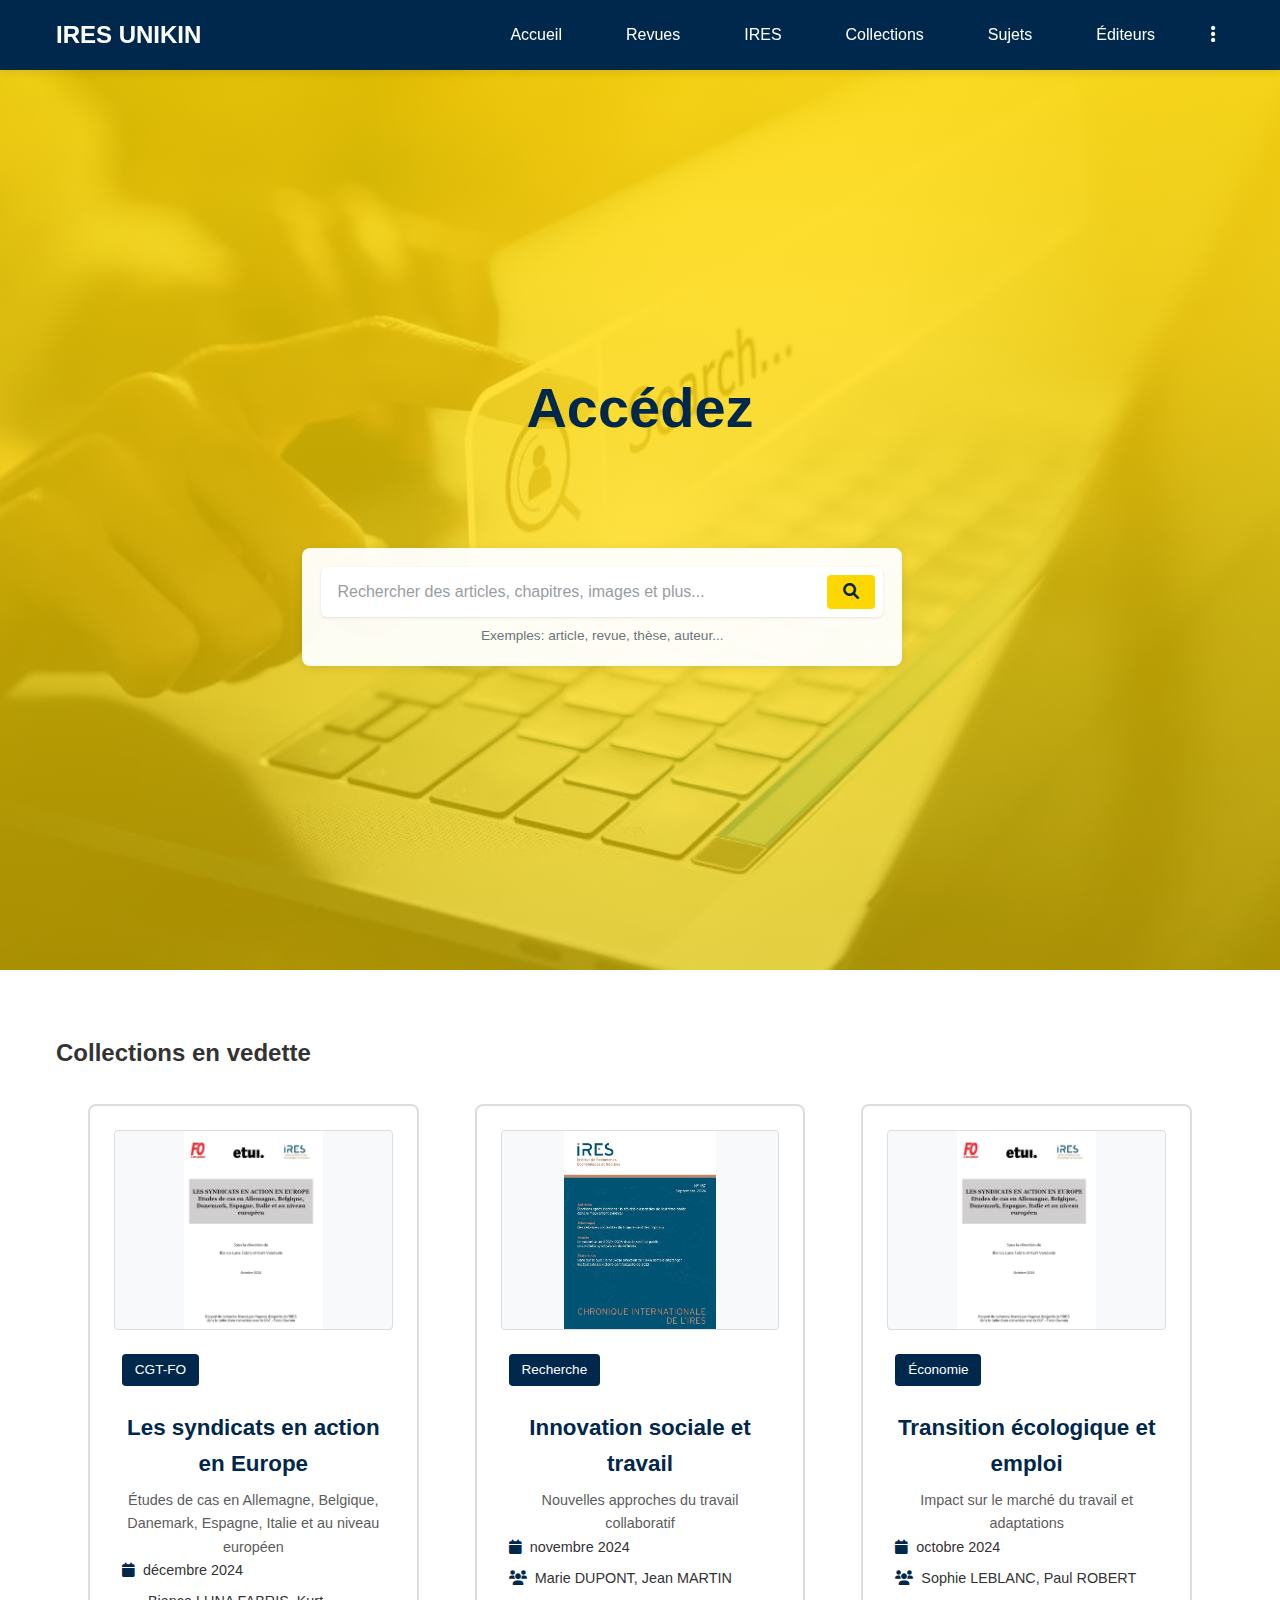
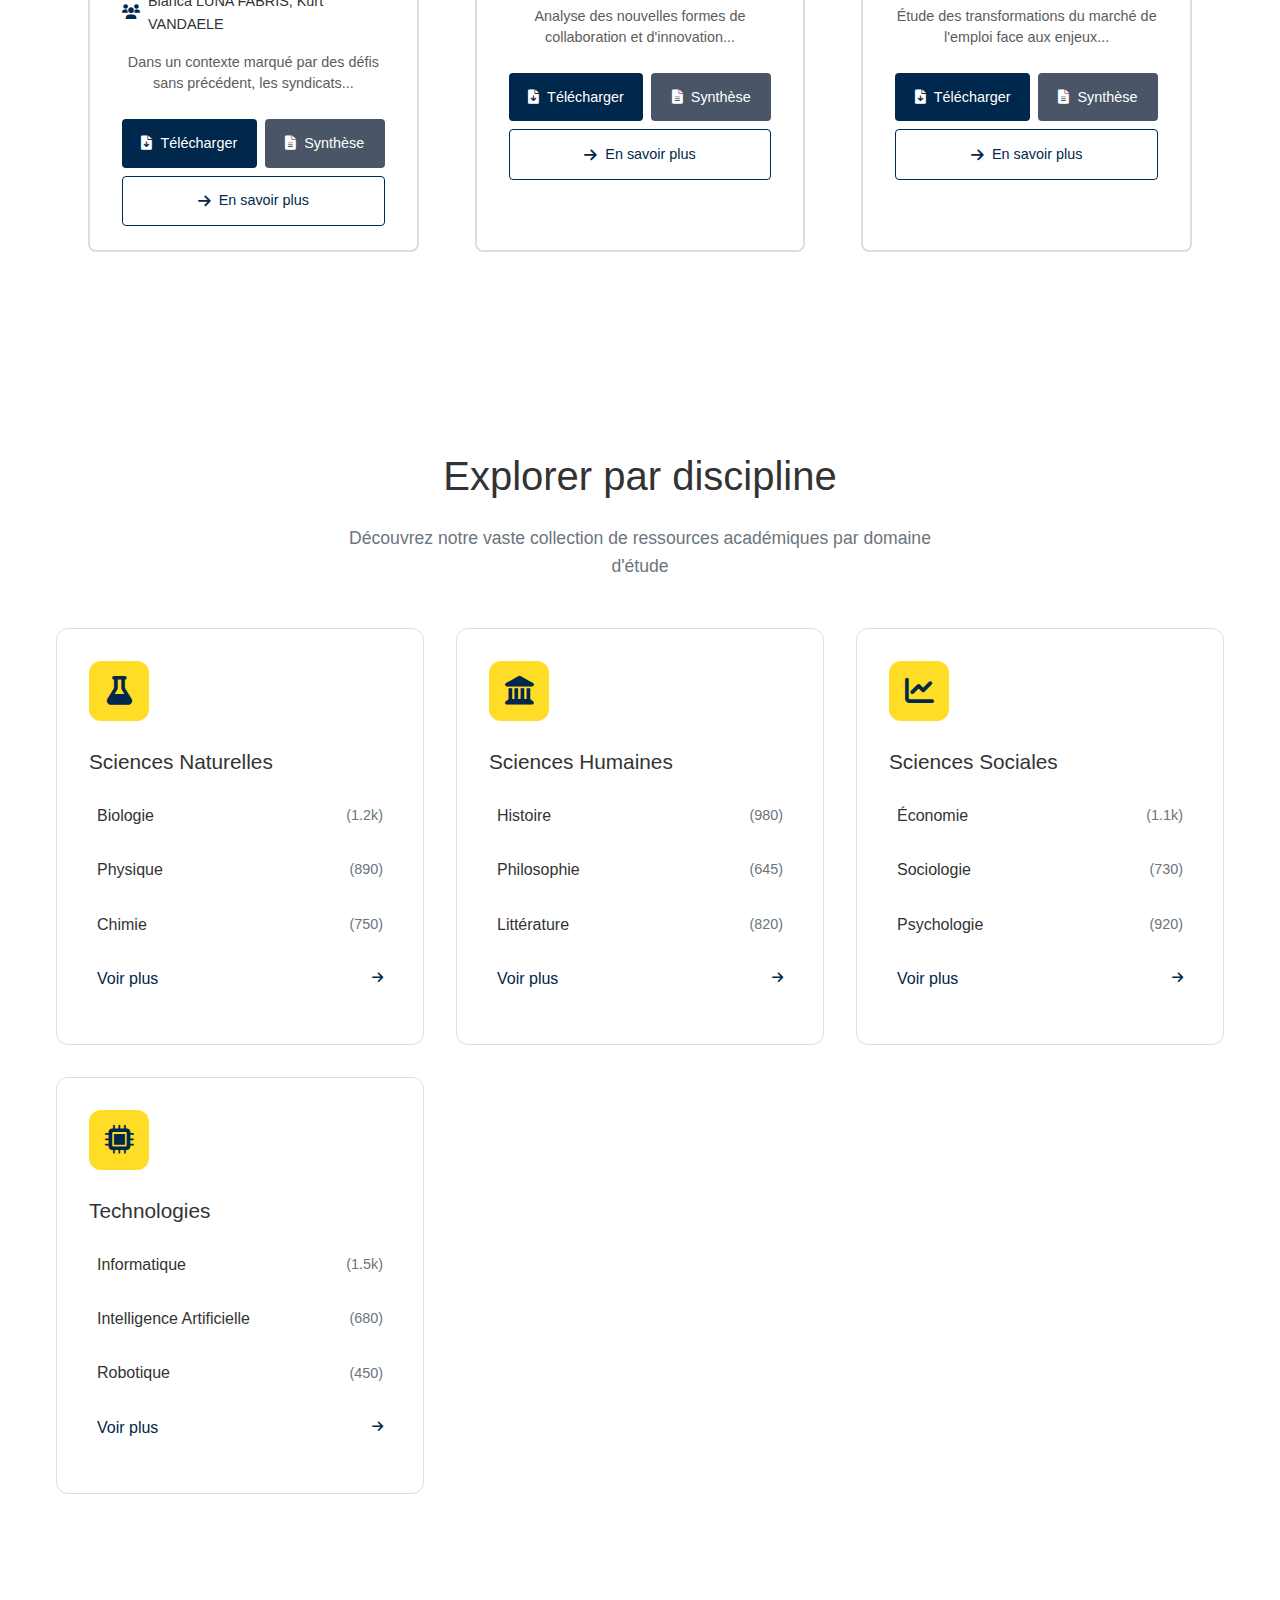
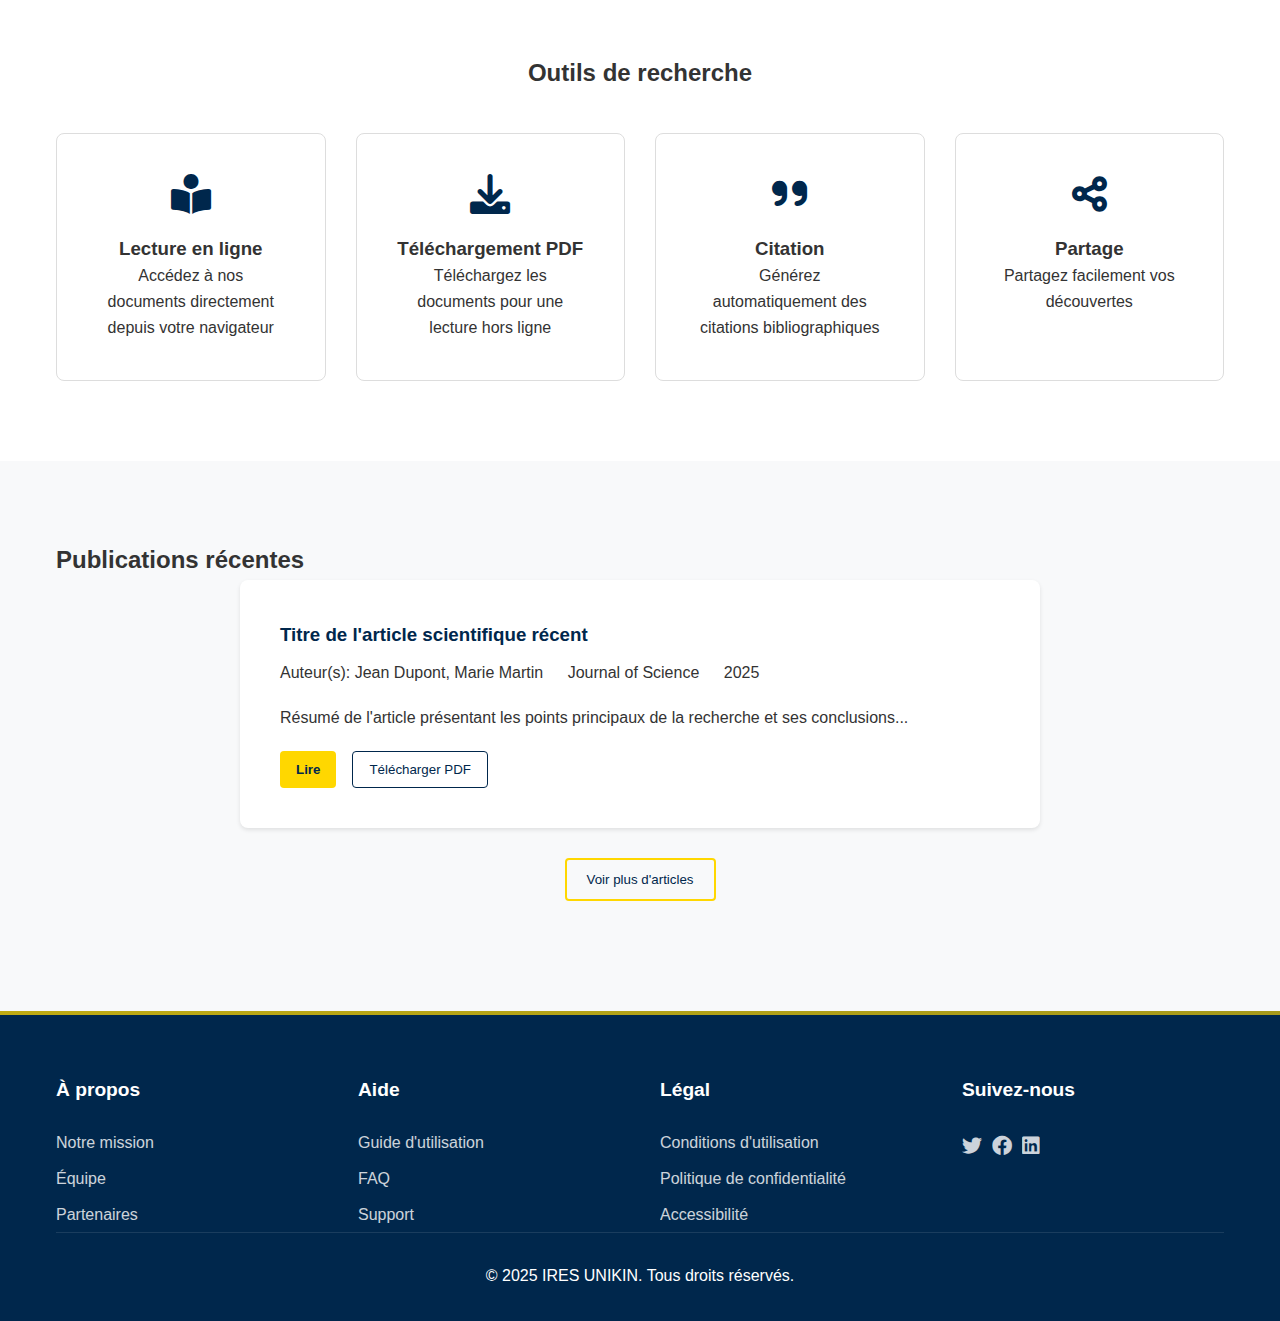
==== index.html @ 9caaab39 "Normalize line endings" ====
<!DOCTYPE html>
<html lang="fr">
<head>
    <meta charset="UTF-8">
    <meta name="viewport" content="width=device-width, initial-scale=1.0">
    <title>IRES UNIKIN | Bibliothèque Numérique</title>
    <link rel="stylesheet" href="https://cdnjs.cloudflare.com/ajax/libs/font-awesome/6.0.0/css/all.min.css">
    <link rel="preconnect" href="https://fonts.googleapis.com">
    <link rel="preconnect" href="https://fonts.gstatic.com" crossorigin>
    <link href="https://fonts.googleapis.com/css2?family=Crimson+Text:wght@400;600;700&family=Source+Sans+3:wght@300;400;500;600&display=swap" rel="stylesheet">
    <link rel="stylesheet" href="style.css">
</head>
<body>
    <header class="main-header">
        <div class="container">
            <a href="index.html" class="logo">IRES UNIKIN</a>
            <button class="menu-toggle" id="menuToggle" aria-label="Toggle navigation">
                <i class="fas fa-bars"></i>
            </button>
            <nav class="main-nav" id="mainNav">
                <ul>
                    <li><a href="index.html" class="active">Accueil</a></li>
                    <li><a href="revue.html">Revues</a></li>
                    <li><a href="ires.html">IRES</a></li>
                    <li><a href="#collections">Collections</a></li>
                    <li><a href="#subjects">Sujets</a></li>
                    <li><a href="#publisher">Éditeurs</a></li>
                    <li class="dropdown">
                        <span class="dropdown-toggle">
                            <i class="fas fa-ellipsis-v"></i>
                        </span>
                        <ul class="dropdown-menu">
                            <li><a href="#about">À propos</a></li>
                            <li><a href="#contact">Contact</a></li>
                            <li><a href="connection.html">Se connecter</a></li>
                            <li><a href="#register">S'inscrire</a></li>
                        </ul>
                    </li>
                </ul>
            </nav>
        </div>
    </header>

    <main>
        <section class="hero">
            <img src="images/library-bg.jpg" alt="Bibliothèque 1" class="hero-image active">
            <img src="images/ires.jpg" alt="Bibliothèque 2" class="hero-image">
            <div class="hero-overlay"></div>
            <div class="hero-content">
                <h1>
                    <span class="typing-text">Accédez</span>
                    <span class="fade-in-text">à la recherche académique</span>
                </h1>
                <div class="search-wrapper">
                    <form class="search-form">
                        <div class="search-input-wrapper">
                            <input type="text" class="search-input" placeholder="Rechercher des articles, chapitres, images et plus...">
                            <button type="submit" class="search-button">
                                <i class="fas fa-search"></i>
                            </button>
                        </div>
                    </form>
                    <div class="search-examples">
                        Exemples: article, revue, thèse, auteur...
                    </div>
                </div>
            </div>
        </section>

        <section class="featured">
            <div class="container">
                <h2>Collections en vedette</h2>
                <div class="featured-grid">
                    <article class="featured-item">
                        <a href="collection.html" class="featured-image">
                            <img src="images/ires.jpg" alt="Syndicats en Europe">
                        </a>
                        <div class="featured-content">
                            <span class="collection-tag">CGT-FO</span>
                            <h3>Les syndicats en action en Europe</h3>
                            <p class="collection-subtitle">Études de cas en Allemagne, Belgique, Danemark, Espagne, Italie et au niveau européen</p>
                            <div class="collection-meta">
                                <span class="date"><i class="fas fa-calendar"></i> décembre 2024</span>
                                <span class="authors"><i class="fas fa-users"></i> Bianca LUNA FABRIS, Kurt VANDAELE</span>
                            </div>
                            <p class="description">Dans un contexte marqué par des défis sans précédent, les syndicats...</p>
                            <div class="collection-actions">
                                <a href="collection.html" class="btn-download"><i class="fas fa-file-download"></i> Télécharger</a>
                                <a href="collection.html" class="btn-synthesis"><i class="fas fa-file-alt"></i> Synthèse</a>
                                <a href="collection.html" class="btn-more"><i class="fas fa-arrow-right"></i> En savoir plus</a>
                            </div>
                        </div>
                    </article>

                    <article class="featured-item">
                        <a href="collection.html" class="featured-image">
                            <img src="images/iresa.jpg" alt="Innovation sociale">
                        </a>
                        <div class="featured-content">
                            <span class="collection-tag">Recherche</span>
                            <h3>Innovation sociale et travail</h3>
                            <p class="collection-subtitle">Nouvelles approches du travail collaboratif</p>
                            <div class="collection-meta">
                                <span class="date"><i class="fas fa-calendar"></i> novembre 2024</span>
                                <span class="authors"><i class="fas fa-users"></i> Marie DUPONT, Jean MARTIN</span>
                            </div>
                            <p class="description">Analyse des nouvelles formes de collaboration et d'innovation...</p>
                            <div class="collection-actions">
                                <a href="collection.html" class="btn-download"><i class="fas fa-file-download"></i> Télécharger</a>
                                <a href="collection.html" class="btn-synthesis"><i class="fas fa-file-alt"></i> Synthèse</a>
                                <a href="collection.html" class="btn-more"><i class="fas fa-arrow-right"></i> En savoir plus</a>
                            </div>
                        </div>
                    </article>

                    <article class="featured-item">
                        <a href="collection.html" class="featured-image">
                            <img src="images/ires.jpg" alt="Économie durable">
                        </a>
                        <div class="featured-content">
                            <span class="collection-tag">Économie</span>
                            <h3>Transition écologique et emploi</h3>
                            <p class="collection-subtitle">Impact sur le marché du travail et adaptations</p>
                            <div class="collection-meta">
                                <span class="date"><i class="fas fa-calendar"></i> octobre 2024</span>
                                <span class="authors"><i class="fas fa-users"></i> Sophie LEBLANC, Paul ROBERT</span>
                            </div>
                            <p class="description">Étude des transformations du marché de l'emploi face aux enjeux...</p>
                            <div class="collection-actions">
                                <a href="collection.html" class="btn-download"><i class="fas fa-file-download"></i> Télécharger</a>
                                <a href="collection.html" class="btn-synthesis"><i class="fas fa-file-alt"></i> Synthèse</a>
                                <a href="collection.html" class="btn-more"><i class="fas fa-arrow-right"></i> En savoir plus</a>
                            </div>
                        </div>
                    </article>
                </div>
            </div>
        </section>

        <section class="subjects">
            <div class="container">
                <div class="section-header">
                    <h2>Explorer par discipline</h2>
                    <p class="section-description">Découvrez notre vaste collection de ressources académiques par domaine d'étude</p>
                </div>
                <div class="subjects-grid">
                    <div class="subject-card">
                        <div class="subject-icon">
                            <i class="fas fa-flask"></i>
                        </div>
                        <div class="subject-content">
                            <h3>Sciences Naturelles</h3>
                            <ul>
                                <li><a href="#"><span class="subject-name">Biologie</span> <span class="count">(1.2k)</span></a></li>
                                <li><a href="#"><span class="subject-name">Physique</span> <span class="count">(890)</span></a></li>
                                <li><a href="#"><span class="subject-name">Chimie</span> <span class="count">(750)</span></a></li>
                                <li><a href="#" class="more-link">Voir plus <i class="fas fa-arrow-right"></i></a></li>
                            </ul>
                        </div>
                    </div>
                    <div class="subject-card">
                        <div class="subject-icon">
                            <i class="fas fa-landmark"></i>
                        </div>
                        <div class="subject-content">
                            <h3>Sciences Humaines</h3>
                            <ul>
                                <li><a href="#"><span class="subject-name">Histoire</span> <span class="count">(980)</span></a></li>
                                <li><a href="#"><span class="subject-name">Philosophie</span> <span class="count">(645)</span></a></li>
                                <li><a href="#"><span class="subject-name">Littérature</span> <span class="count">(820)</span></a></li>
                                <li><a href="#" class="more-link">Voir plus <i class="fas fa-arrow-right"></i></a></li>
                            </ul>
                        </div>
                    </div>
                    <div class="subject-card">
                        <div class="subject-icon">
                            <i class="fas fa-chart-line"></i>
                        </div>
                        <div class="subject-content">
                            <h3>Sciences Sociales</h3>
                            <ul>
                                <li><a href="#"><span class="subject-name">Économie</span> <span class="count">(1.1k)</span></a></li>
                                <li><a href="#"><span class="subject-name">Sociologie</span> <span class="count">(730)</span></a></li>
                                <li><a href="#"><span class="subject-name">Psychologie</span> <span class="count">(920)</span></a></li>
                                <li><a href="#" class="more-link">Voir plus <i class="fas fa-arrow-right"></i></a></li>
                            </ul>
                        </div>
                    </div>
                    <div class="subject-card">
                        <div class="subject-icon">
                            <i class="fas fa-microchip"></i>
                        </div>
                        <div class="subject-content">
                            <h3>Technologies</h3>
                            <ul>
                                <li><a href="#"><span class="subject-name">Informatique</span> <span class="count">(1.5k)</span></a></li>
                                <li><a href="#"><span class="subject-name">Intelligence Artificielle</span> <span class="count">(680)</span></a></li>
                                <li><a href="#"><span class="subject-name">Robotique</span> <span class="count">(450)</span></a></li>
                                <li><a href="#" class="more-link">Voir plus <i class="fas fa-arrow-right"></i></a></li>
                            </ul>
                        </div>
                    </div>
                </div>
            </div>
        </section>

        <section class="tools">
            <div class="container">
                <h2>Outils de recherche</h2>
                <div class="tools-grid">
                    <div class="tool-card">
                        <i class="fas fa-book-reader"></i>
                        <h3>Lecture en ligne</h3>
                        <p>Accédez à nos documents directement depuis votre navigateur</p>
                    </div>
                    <div class="tool-card">
                        <i class="fas fa-download"></i>
                        <h3>Téléchargement PDF</h3>
                        <p>Téléchargez les documents pour une lecture hors ligne</p>
                    </div>
                    <div class="tool-card">
                        <i class="fas fa-quote-right"></i>
                        <h3>Citation</h3>
                        <p>Générez automatiquement des citations bibliographiques</p>
                    </div>
                    <div class="tool-card">
                        <i class="fas fa-share-alt"></i>
                        <h3>Partage</h3>
                        <p>Partagez facilement vos découvertes</p>
                    </div>
                </div>
            </div>
        </section>

        <section class="recent">
            <div class="container">
                <h2>Publications récentes</h2>
                <div class="articles-list">
                    <article class="article-item">
                        <h3><a href="#">Titre de l'article scientifique récent</a></h3>
                        <div class="article-meta">
                            <span class="authors">Auteur(s): Jean Dupont, Marie Martin</span>
                            <span class="journal">Journal of Science</span>
                            <span class="date">2025</span>
                        </div>
                        <p class="abstract">Résumé de l'article présentant les points principaux de la recherche et ses conclusions...</p>
                        <div class="article-actions">
                            <button class="btn-primary">Lire</button>
                            <button class="btn-secondary">Télécharger PDF</button>
                        </div>
                    </article>
                    <!-- Répéter pour plusieurs articles -->
                </div>
                <div class="load-more">
                    <button class="btn-outline">Voir plus d'articles</button>
                </div>
            </div>
        </section>
    </main>

    <footer>
        <div class="container">
            <div class="footer-grid">
                <div class="footer-section">
                    <h4>À propos</h4>
                    <ul>
                        <li><a href="#">Notre mission</a></li>
                        <li><a href="#">Équipe</a></li>
                        <li><a href="#">Partenaires</a></li>
                    </ul>
                </div>
                <div class="footer-section">
                    <h4>Aide</h4>
                    <ul>
                        <li><a href="#">Guide d'utilisation</a></li>
                        <li><a href="#">FAQ</a></li>
                        <li><a href="#">Support</a></li>
                    </ul>
                </div>
                <div class="footer-section">
                    <h4>Légal</h4>
                    <ul>
                        <li><a href="#">Conditions d'utilisation</a></li>
                        <li><a href="#">Politique de confidentialité</a></li>
                        <li><a href="#">Accessibilité</a></li>
                    </ul>
                </div>
                <div class="footer-section">
                    <h4>Suivez-nous</h4>
                    <div class="social-links">
                        <a href="#"><i class="fab fa-twitter"></i></a>
                        <a href="#"><i class="fab fa-facebook"></i></a>
                        <a href="#"><i class="fab fa-linkedin"></i></a>
                    </div>
                </div>
            </div>
            <div class="footer-bottom">
                <p>&copy; 2025 IRES UNIKIN. Tous droits réservés.</p>
            </div>
        </div>
    </footer>

    <!-- Modal Login -->
    <div id="loginModal" class="modal">
        <div class="modal-content">
            <span class="close">&times;</span>
            <h2>Connexion</h2>
            <form class="login-form">
                <div class="form-group">
                    <label for="email">Email</label>
                    <input type="email" id="email" required>
                </div>
                <div class="form-group">
                    <label for="password">Mot de passe</label>
                    <input type="password" id="password" required>
                </div>
                <button type="submit" class="btn-primary">Se connecter</button>
            </form>
            <p class="text-center">
                <a href="#forgot-password">Mot de passe oublié ?</a>
            </p>
        </div>
    </div>

    <script>
        document.getElementById('menuToggle').addEventListener('click', function() {
            this.classList.toggle('active');
            document.getElementById('mainNav').classList.toggle('active');
        });
    </script>
    <script src="script.js"></script>
</body>
</html>
---- style.css ----
:root {
    --primary-yellow: #FFD700;
    --dark-yellow: #B8860B;
    --primary-blue: #00274c;
    --primary-green: #2E7D32;
    --secondary-blue: #1a365d;
    --burgundy: #800020;
    --white: #ffffff;
    --text-dark: #333333;
    --text-color: var(--text-dark);
    --accent-color: var(--primary-yellow);
    --accent-light: #FFE44D;
    --accent-dark: var(--dark-yellow);
    --border-color: #ddd;
    --gray-light: #f8f9fa;
    --gray: #6c757d;
    --light-blue: rgba(0, 39, 76, 0.85);
    --pale-yellow: rgba(255, 215, 0, 0.85);
    --pale-blue: rgba(0, 39, 76, 0.75);
}

* {
    margin: 0;
    padding: 0;
    box-sizing: border-box;
}

html {
    font-size: 16px;
}

body {
    font-family: -apple-system, BlinkMacSystemFont, "Segoe UI", Roboto, Arial, sans-serif;
    line-height: 1.6;
    color: var(--text-color);
    background-color: var(--white);
    padding-top: 70px;
}

.container {
    width: 100%;
    max-width: 1200px;
    margin: 0 auto;
    padding: 0 1rem;
}

/* Header Styles */
.main-header {
    background-color: var(--primary-blue);
    padding: 1rem 0;
    position: fixed;
    width: 100%;
    top: 0;
    left: 0;
    z-index: 1000;
    box-shadow: 0 2px 10px rgba(0,0,0,0.1);
}

.main-header .container {
    display: flex;
    justify-content: space-between;
    align-items: center;
}

.logo {
    font-size: 1.5rem;
    font-weight: bold;
    color: var(--white);
    text-decoration: none;
}

.main-nav ul {
    display: flex;
    list-style: none;
    gap: 2rem;
    align-items: center;
}

.main-nav a {
    color: var(--white);
    text-decoration: none;
    font-weight: 500;
    padding: 0.5rem 1rem;
    transition: all 0.3s ease;
}

.main-nav a:hover {
    color: var(--primary-yellow);
}

/* Menu déroulant */
.dropdown {
    position: relative;
}

.dropdown-toggle {
    color: var(--white);
    padding: 0.5rem;
    cursor: pointer;
    font-size: 1.2rem;
}

.dropdown-menu {
    position: absolute;
    top: 100%;
    right: 0;
    background-color: var(--primary-blue);
    border-radius: 8px;
    padding: 0.5rem 0;
    min-width: 200px;
    box-shadow: 0 4px 12px rgba(0,0,0,0.2);
    opacity: 0;
    visibility: hidden;
    transform: translateY(-10px);
    transition: all 0.3s ease;
}

.dropdown:hover .dropdown-menu {
    opacity: 1;
    visibility: visible;
    transform: translateY(0);
}

.dropdown-menu a {
    padding: 0.75rem 1.5rem;
    display: block;
    color: var(--white);
}

.dropdown-menu a:hover {
    background-color: rgba(255,255,255,0.1);
}

/* Menu mobile */
.menu-toggle {
    display: none;
    background: none;
    border: none;
    color: var(--white);
    font-size: 1.5rem;
    cursor: pointer;
    padding: 0.5rem;
    transition: transform 0.3s ease;
}

.menu-toggle.active {
    transform: rotate(90deg);
}

@media (max-width: 768px) {
    .menu-toggle {
        display: block;
    }

    .main-nav {
        position: fixed;
        top: 70px;
        left: 0;
        right: 0;
        background-color: var(--primary-blue);
        padding: 1rem;
        transform: translateX(-100%);
        transition: transform 0.3s ease-in-out;
        height: calc(100vh - 70px);
        overflow-y: auto;
    }

    .main-nav.active {
        transform: translateX(0);
    }

    .main-nav ul {
        flex-direction: column;
        gap: 1rem;
    }

    .main-nav a {
        display: block;
        padding: 1rem;
        border-radius: 4px;
    }

    .main-nav a:hover {
        background-color: rgba(255,255,255,0.1);
    }

    .dropdown {
        width: 100%;
    }

    .dropdown-toggle {
        display: none;
    }

    .dropdown-menu {
        position: static;
        box-shadow: none;
        opacity: 1;
        visibility: visible;
        transform: none;
        background-color: transparent;
        padding: 0;
        margin-top: 0.5rem;
        width: 100%;
    }

    .dropdown-menu a {
        padding-left: 2rem;
    }
}

/* Hero Section */
.hero {
    position: relative;
    height: 100vh;
    min-height: 600px;
    display: flex;
    align-items: center;
    justify-content: center;
    text-align: center;
    overflow: hidden;
    background-color: var(--primary-yellow);
}

.hero-image {
    position: absolute;
    top: 0;
    left: 0;
    width: 100%;
    height: 100%;
    object-fit: cover;
    opacity: 0;
    transition: opacity 1s ease-in-out;
}

.hero-image.active {
    opacity: 1;
}

.hero-overlay {
    position: absolute;
    top: 0;
    left: 0;
    width: 100%;
    height: 100%;
    background: linear-gradient(to bottom,
        var(--pale-yellow),
        rgba(255, 215, 0, 0.65)
    );
}

.hero-content {
    position: relative;
    z-index: 1;
    max-width: 800px;
    margin: 0 auto;
    padding: 2rem;
}

.hero h1 {
    font-size: clamp(2rem, 5vw, 3.5rem);
    color: var(--primary-blue);
    margin-bottom: 2rem;
    line-height: 1.2;
}

.typing-text {
    display: block;
    font-weight: 700;
    margin-bottom: 0.5rem;
}

.fade-in-text {
    display: block;
    font-weight: 300;
    opacity: 0;
    animation: fadeIn 1s ease-in forwards;
    animation-delay: 1s;
}

.search-wrapper {
    width: 100%;
    max-width: min(600px, 90%);
    background: rgba(255, 255, 255, 0.95);
    border-radius: 8px;
    padding: min(1.2rem, 4vw);
    box-shadow: 0 2px 10px rgba(0,0,0,0.1);
}

.search-form {
    width: 100%;
}

.search-input-wrapper {
    display: flex;
    gap: 0.5rem;
    background: white;
    border-radius: 6px;
    padding: 0.5rem;
    box-shadow: 0 1px 3px rgba(0,0,0,0.1);
}

.search-input {
    flex: 1;
    min-width: 0;
    padding: 0.5rem;
    border: none;
    font-size: min(1rem, 4vw);
    color: var(--text-dark);
    background: transparent;
}

.search-input::placeholder {
    color: var(--gray);
    opacity: 0.7;
}

.search-button {
    background: var(--primary-yellow);
    color: var(--primary-blue);
    border: none;
    padding: 0.5rem 1rem;
    border-radius: 4px;
    font-size: min(1rem, 4vw);
    cursor: pointer;
    transition: background 0.3s ease;
    white-space: nowrap;
    font-weight: 600;
}

.search-button:hover {
    background: var(--dark-yellow);
    color: white;
}

.search-examples {
    margin-top: 0.5rem;
    color: var(--gray);
    font-size: min(0.85rem, 3.5vw);
    text-align: center;
}

@keyframes fadeIn {
    from {
        opacity: 0;
        transform: translateY(20px);
    }
    to {
        opacity: 1;
        transform: translateY(0);
    }
}

@media (max-width: 768px) {
    .hero {
        min-height: 500px;
    }

    .hero-content {
        padding: 1rem;
    }

    .search-wrapper {
        padding: 1rem;
    }
}

@media (max-width: 480px) {
    .hero h1 {
        font-size: 1.8rem;
    }

    .search-wrapper {
        padding: 0.8rem;
    }

    .search-input-wrapper {
        flex-direction: column;
        gap: 0.5rem;
    }

    .search-button {
        width: 100%;
        padding: 0.8rem;
    }
}

/* Featured Sections */
.featured {
    padding: 4rem 0;
    background-color: var(--white);
}

.featured-grid {
    display: grid;
    grid-template-columns: repeat(auto-fit, minmax(250px, 1fr));
    gap: 2rem;
}

.featured-item {
    background: white;
    border: 2px solid var(--border-color);
    border-radius: 8px;
    padding: 1rem;
    transition: transform 0.3s ease;
    text-decoration: none;
    color: inherit;
    display: block;
    margin: 1rem;
}

.featured-item:hover {
    transform: translateY(-5px);
    box-shadow: 0 8px 24px rgba(0,0,0,0.1);
    border-color: var(--primary-blue);
}

.featured-image {
    width: 100%;
    height: 180px;
    border: 1px solid var(--border-color);
    border-radius: 4px;
    overflow: hidden;
    display: flex;
    align-items: center;
    justify-content: center;
    background: #f8f9fa;
}

.featured-image img {
    max-width: 100%;
    max-height: 100%;
    width: auto;
    height: auto;
    object-fit: contain;
}

.featured-item h3 {
    color: var(--primary-blue);
    margin: 1rem 0;
    font-size: 1.25rem;
    text-align: center;
}

.featured-item p {
    margin: 0;
    color: var(--text-dark);
    font-size: 0.9rem;
    opacity: 0.8;
    text-align: center;
}

.featured-grid {
    display: grid;
    grid-template-columns: repeat(auto-fit, minmax(250px, 1fr));
    gap: 1.5rem;
    padding: 1rem;
}

@media (max-width: 768px) {
    .featured-grid {
        grid-template-columns: 1fr;
    }
}

/* Collections */
.featured-collections {
    padding: 4rem 0;
    background-color: var(--white);
}

.collections-grid {
    display: grid;
    grid-template-columns: repeat(auto-fit, minmax(300px, 1fr));
    gap: 2rem;
}

.collection-card {
    position: relative;
    background: var(--white);
    border-radius: 15px;
    overflow: hidden;
    box-shadow: 0 10px 20px rgba(0,0,0,0.05);
    transition: all 0.3s ease;
}

.collection-image {
    height: 200px;
    overflow: hidden;
}

.collection-image img {
    width: 100%;
    height: 100%;
    object-fit: cover;
    transition: transform 0.3s ease;
}

.collection-content {
    padding: 1.5rem;
}

.collection-title {
    color: var(--primary-blue);
    font-size: 1.5rem;
    margin-bottom: 0.5rem;
}

.collection-description {
    color: var(--text-dark);
    line-height: 1.6;
    margin-bottom: 1rem;
}

.collection-stats {
    color: var(--primary-blue);
    font-size: 0.9rem;
    display: flex;
    align-items: center;
    gap: 1rem;
}

.collection-card:hover {
    transform: translateY(-10px);
    box-shadow: 0 15px 30px rgba(0,0,0,0.1);
}

.collection-card:hover .collection-image img {
    transform: scale(1.1);
}

/* Footer avec motif jaune */
footer {
    background-color: var(--primary-blue);
    color: var(--white);
    padding: 4rem 0 2rem;
    position: relative;
}

footer::before {
    content: '';
    position: absolute;
    top: 0;
    left: 0;
    right: 0;
    height: 4px;
    background: linear-gradient(to right, 
        rgba(255, 215, 0, 0.75),
        rgba(255, 215, 0, 0.65)
    );
}

.footer-pattern {
    position: absolute;
    top: 0;
    left: 0;
    width: 100%;
    height: 100%;
    background: linear-gradient(45deg, var(--accent-color) 25%, transparent 25%),
                linear-gradient(-45deg, var(--accent-color) 25%, transparent 25%);
    background-size: 20px 20px;
    opacity: 0.05;
}

.footer-grid {
    display: grid;
    grid-template-columns: repeat(auto-fit, minmax(200px, 1fr));
    gap: 2.5rem;
    position: relative;
    z-index: 1;
}

@media (max-width: 768px) {
    .footer-grid {
        grid-template-columns: repeat(2, 1fr);
    }
}

@media (max-width: 576px) {
    .footer-grid {
        grid-template-columns: 1fr;
    }
}

.footer-section h4 {
    font-size: 1.2rem;
    margin-bottom: 1.25rem;
    color: var(--white);
}

.footer-section ul {
    list-style: none;
}

.footer-section a {
    color: var(--white);
    text-decoration: none;
    display: block;
    padding: 0.3125rem 0;
    opacity: 0.8;
    transition: opacity 0.3s ease;
}

.footer-section a:hover {
    opacity: 1;
}

.social-links {
    display: flex;
    gap: 0.625rem;
}

.social-links a {
    color: var(--white);
    font-size: 1.25rem;
}

.footer-bottom {
    text-align: center;
    padding-top: 1.875rem;
    border-top: 1px solid rgba(255,255,255,0.1);
    color: var(--white);
}

/* Subjects Section */
.subjects {
    padding: 5rem 0;
    background-color: var(--white);
}

.section-header {
    text-align: center;
    margin-bottom: 3rem;
}

.section-header h2 {
    font-size: 2.5rem;
    color: var(--text-dark);
    margin-bottom: 1rem;
    font-weight: 300;
}

.section-description {
    color: var(--gray);
    font-size: 1.1rem;
    max-width: 600px;
    margin: 0 auto;
}

.subjects-grid {
    display: grid;
    grid-template-columns: repeat(auto-fit, minmax(280px, 1fr));
    gap: 2rem;
}

.subject-card {
    background: var(--white);
    border-radius: 12px;
    padding: 2rem;
    transition: all 0.3s ease;
    border: 1px solid var(--border-color);
    display: flex;
    flex-direction: column;
    height: 100%;
}

.subject-card:hover {
    transform: translateY(-5px);
    box-shadow: 0 8px 24px rgba(0,0,0,0.1);
    border-color: var(--primary-blue);
}

.subject-icon {
    width: 60px;
    height: 60px;
    background: var(--pale-yellow);
    border-radius: 12px;
    display: flex;
    align-items: center;
    justify-content: center;
    margin-bottom: 1.5rem;
}

.subject-icon i {
    font-size: 1.8rem;
    color: var(--primary-blue);
}

.subject-content h3 {
    color: var(--text-dark);
    font-size: 1.3rem;
    margin-bottom: 1rem;
    font-weight: 500;
}

.subject-content ul {
    list-style: none;
    padding: 0;
    margin: 0;
}

.subject-content ul li {
    margin-bottom: 0.8rem;
}

.subject-content ul li a {
    display: flex;
    justify-content: space-between;
    align-items: center;
    color: var(--text-dark);
    text-decoration: none;
    padding: 0.5rem;
    border-radius: 4px;
    transition: all 0.2s ease;
}

.subject-content ul li a:hover {
    background: rgba(0,0,0,0.05);
    color: var(--primary-blue);
}

.count {
    font-size: 0.9rem;
    color: var(--gray);
}

.more-link {
    color: var(--primary-blue) !important;
    font-weight: 500;
    display: inline-flex;
    align-items: center;
    gap: 0.5rem;
    margin-top: 0.5rem;
}

.more-link i {
    font-size: 0.8rem;
    transition: transform 0.2s ease;
}

.more-link:hover i {
    transform: translateX(4px);
}

@media (max-width: 768px) {
    .subjects {
        padding: 3rem 0;
    }

    .section-header h2 {
        font-size: 2rem;
    }

    .subjects-grid {
        grid-template-columns: 1fr;
    }

    .subject-card {
        padding: 1.5rem;
    }
}

/* Tools Section */
.tools {
    padding: 5rem 0;
}

.tools h2 {
    text-align: center;
    margin-bottom: 2.5rem;
}

.tools-grid {
    display: grid;
    grid-template-columns: repeat(auto-fit, minmax(250px, 1fr));
    gap: 1.875rem;
}

.tool-card {
    text-align: center;
    padding: 2.5rem;
    border: 1px solid var(--border-color);
    border-radius: 8px;
}

.tool-card i {
    font-size: 2.5rem;
    color: var(--primary-blue);
    margin-bottom: 1.25rem;
}

/* Recent Publications */
.recent {
    background-color: var(--gray-light);
    padding: 5rem 0;
}

.articles-list {
    max-width: 800px;
    margin: 0 auto;
}

.article-item {
    background: var(--white);
    padding: 2.5rem;
    margin-bottom: 1.25rem;
    border-radius: 8px;
    box-shadow: 0 2px 4px rgba(0,0,0,0.1);
}

.article-item h3 {
    margin-bottom: 0.625rem;
}

.article-item h3 a {
    color: var(--primary-blue);
    text-decoration: none;
}

.article-meta {
    font-size: 1rem;
    color: var(--text-light);
    margin-bottom: 1.25rem;
}

.article-meta span {
    margin-right: 1.25rem;
}

.abstract {
    margin-bottom: 1.25rem;
}

.article-actions {
    display: flex;
    gap: 1rem;
}

/* Revues Section */
.revues {
    padding: 5rem 0;
    background-color: var(--gray-light);
}

.revues h1 {
    text-align: center;
    margin-bottom: 2.5rem;
    color: var(--primary-blue);
}

.revues-grid {
    display: grid;
    grid-template-columns: repeat(auto-fit, minmax(300px, 1fr));
    gap: 1.875rem;
    margin-bottom: 3.125rem;
}

.revue-item {
    background: var(--white);
    border-radius: 8px;
    overflow: hidden;
    box-shadow: 0 2px 4px rgba(0,0,0,0.1);
    transition: transform 0.3s ease;
}

.revue-item:hover {
    transform: translateY(-5px);
}

.revue-cover {
    height: 200px;
    overflow: hidden;
}

.revue-cover img {
    width: 100%;
    height: 100%;
    object-fit: cover;
}

.revue-info {
    padding: 2rem;
}

.revue-info h3 {
    margin-bottom: 0.625rem;
    color: var(--primary-blue);
}

.revue-description {
    color: var(--text-light);
    margin-bottom: 1.25rem;
    line-height: 1.5;
}

.revue-meta {
    display: flex;
    gap: 1.25rem;
    margin-bottom: 1.25rem;
    color: var(--gray);
    font-size: 1rem;
}

.revue-meta i {
    margin-right: 0.3125rem;
}

.revue-actions {
    display: flex;
    gap: 1rem;
}

.revues-filters {
    background: var(--white);
    padding: 2.5rem;
    border-radius: 8px;
    box-shadow: 0 2px 4px rgba(0,0,0,0.1);
}

.revues-filters h2 {
    margin-bottom: 1.25rem;
    color: var(--primary-blue);
}

.filter-group {
    margin-bottom: 1.25rem;
}

.filter-group h3 {
    margin-bottom: 0.625rem;
    font-size: 1.125rem;
    color: var(--text-color);
}

.filter-group label {
    display: block;
    margin-bottom: 0.5rem;
    color: var(--text-light);
    cursor: pointer;
}

.filter-group input[type="checkbox"] {
    margin-right: 0.5rem;
}

/* Collections Section */
.collections {
    padding: 4rem 0;
    background: linear-gradient(135deg, var(--primary-blue) 0%, var(--primary-green) 100%);
    color: var(--white);
}

.collections-grid {
    display: grid;
    grid-template-columns: repeat(auto-fit, minmax(280px, 1fr));
    gap: 2rem;
}

.collection-card {
    background: rgba(255, 255, 255, 0.1);
    padding: 2rem;
    border-radius: 8px;
    transition: transform 0.3s ease;
    backdrop-filter: blur(5px);
    border: 1px solid rgba(255, 255, 255, 0.2);
}

.collection-card:hover {
    transform: translateY(-5px);
    background: rgba(255, 255, 255, 0.15);
}

.collection-card h3 {
    color: var(--primary-yellow);
    margin-bottom: 1rem;
    font-size: 1.5rem;
}

.collection-card p {
    color: rgba(255, 255, 255, 0.9);
    margin-bottom: 1.5rem;
    line-height: 1.6;
}

.collection-stats {
    display: flex;
    justify-content: space-between;
    padding-top: 1rem;
    border-top: 1px solid rgba(255, 255, 255, 0.2);
    color: var(--primary-yellow);
}

.collection-stat {
    text-align: center;
}

.stat-number {
    font-size: 1.5rem;
    font-weight: bold;
    margin-bottom: 0.5rem;
}

.stat-label {
    font-size: 0.875rem;
    opacity: 0.8;
}

/* About IRES Page Styles */
.about-ires {
    padding: 5rem 0;
}

.about-ires section {
    margin-bottom: 3.75rem;
}

.about-ires h1 {
    font-size: 2.5rem;
    color: var(--primary-blue);
    margin-bottom: 1.875rem;
    text-align: center;
}

.about-ires h2 {
    font-size: 1.75rem;
    color: var(--primary-blue);
    margin-bottom: 1.875rem;
    text-align: center;
}

.mission p {
    font-size: 1.125rem;
    line-height: 1.8;
    max-width: 800px;
    margin: 0 auto;
    text-align: center;
    color: var(--text-color);
}

.facts-grid {
    display: grid;
    grid-template-columns: repeat(auto-fit, minmax(250px, 1fr));
    gap: 1.875rem;
    margin-top: 2.5rem;
}

.fact-item {
    text-align: center;
    padding: 2.5rem;
    background-color: var(--accent-color);
    border-radius: 8px;
    color: var(--primary-blue);
    transition: transform 0.3s ease;
}

.fact-item:hover {
    transform: translateY(-5px);
}

.fact-item h3 {
    font-size: 2rem;
    margin-bottom: 0.625rem;
    font-weight: bold;
}

.fact-item p {
    font-size: 1.125rem;
    opacity: 0.9;
}

.benefits-grid {
    display: grid;
    grid-template-columns: repeat(auto-fit, minmax(300px, 1fr));
    gap: 1.875rem;
    margin-top: 2.5rem;
}

.benefit-item {
    text-align: center;
    padding: 2.5rem;
    background-color: var(--white);
    border-radius: 8px;
    box-shadow: 0 2px 4px rgba(0,0,0,0.1);
    transition: transform 0.3s ease;
}

.benefit-item:hover {
    transform: translateY(-5px);
}

.benefit-item i {
    font-size: 2rem;
    color: var(--accent-color);
    margin-bottom: 1.25rem;
}

.benefit-item h3 {
    margin-bottom: 1.25rem;
    color: var(--primary-blue);
}

.benefit-item p {
    color: var(--text-light);
    line-height: 1.6;
}

.institutions-content {
    background-color: var(--accent-color);
    padding: 2.5rem;
    border-radius: 8px;
    color: var(--primary-blue);
}

.text-content {
    max-width: 600px;
    margin: 0 auto;
}

.text-content p {
    font-size: 1.125rem;
    margin-bottom: 1.25rem;
}

.text-content ul {
    list-style: none;
    margin-bottom: 1.875rem;
}

.text-content ul li {
    margin-bottom: 0.625rem;
    padding-left: 1.25rem;
    position: relative;
}

.text-content ul li::before {
    content: '✓';
    position: absolute;
    left: 0;
    color: var(--primary-blue);
}

.preservation {
    background-color: var(--white);
    padding: 2.5rem;
    border-radius: 8px;
    box-shadow: 0 2px 4px rgba(0,0,0,0.1);
    text-align: center;
}

.preservation p {
    max-width: 800px;
    margin: 0 auto;
    line-height: 1.8;
    color: var(--text-color);
}

.join-us {
    text-align: center;
    background-color: var(--accent-color);
    padding: 3.75rem 2.5rem;
    border-radius: 8px;
    color: var(--primary-blue);
}

.join-us p {
    max-width: 600px;
    margin: 0 auto 1.875rem;
    font-size: 1.125rem;
}

.cta-buttons {
    display: flex;
    gap: 1.25rem;
    justify-content: center;
    flex-wrap: wrap;
}

/* Buttons */
.btn-primary {
    background-color: var(--primary-yellow);
    color: var(--primary-blue);
    padding: 0.625rem 1rem;
    border: none;
    border-radius: 4px;
    cursor: pointer;
    font-weight: bold;
    transition: all 0.3s ease;
}

.btn-primary:hover {
    background-color: var(--dark-yellow);
    transform: translateY(-2px);
}

.btn-secondary {
    background-color: var(--white);
    color: var(--primary-blue);
    padding: 0.625rem 1rem;
    border: 1px solid var(--primary-blue);
    border-radius: 4px;
    cursor: pointer;
}

.btn-outline {
    background-color: transparent;
    border: 2px solid var(--primary-yellow);
    color: var(--primary-blue);
    padding: 0.75rem 1.25rem;
    border-radius: 4px;
    cursor: pointer;
    display: block;
    margin: 1.875rem auto;
}

.btn-outline:hover {
    background-color: var(--primary-yellow);
}

/* Modal */
.modal {
    display: none;
    position: fixed;
    top: 0;
    left: 0;
    width: 100%;
    height: 100%;
    background-color: rgba(0,0,0,0.5);
    z-index: 1000;
}

.modal-content {
    background-color: var(--white);
    margin: 15% auto;
    padding: 2.5rem;
    max-width: 500px;
    border-radius: 4px;
    position: relative;
}

.close {
    position: absolute;
    right: 1.25rem;
    top: 1rem;
    font-size: 1.5rem;
    cursor: pointer;
}

.login-form {
    margin-top: 1.25rem;
}

.form-group {
    margin-bottom: 1.25rem;
}

.form-group label {
    display: block;
    margin-bottom: 0.3125rem;
}

.form-group input {
    width: 100%;
    padding: 0.625rem;
    border: 1px solid var(--border-color);
    border-radius: 4px;
}

.text-center {
    text-align: center;
    margin-top: 1.25rem;
}

/* Responsive Design */
@media (max-width: 768px) {
    .top-nav ul {
        justify-content: center;
    }

    .main-header .container {
        flex-direction: column;
        gap: 1rem;
    }

    .main-nav ul {
        flex-direction: column;
        align-items: center;
        gap: 1rem;
    }

    .search-filters {
        flex-direction: column;
        align-items: center;
    }

    .article-actions {
        flex-direction: column;
    }

    .btn-outline {
        width: 100%;
    }

    .revue-actions {
        flex-direction: column;
    }
    
    .revue-meta {
        flex-direction: column;
        gap: 0.625rem;
    }

    .about-ires h1 {
        font-size: 2rem;
    }

    .about-ires h2 {
        font-size: 1.5rem;
    }

    .fact-item h3 {
        font-size: 1.75rem;
    }

    .institutions-content {
        padding: 2rem;
    }

    .cta-buttons {
        flex-direction: column;
        align-items: center;
    }
}

/* Animations */
@keyframes fadeIn {
    from {
        opacity: 0;
        transform: translateY(20px);
    }
    to {
        opacity: 1;
        transform: translateY(0);
    }
}

.fade-in {
    animation: fadeIn 0.5s ease forwards;
}

/* Journals Section */
.journals-section {
    padding: 4rem 0;
    background-color: var(--light-gray);
}

.filters {
    display: flex;
    gap: 2rem;
    margin-bottom: 2rem;
    flex-wrap: wrap;
}

.filter-group {
    display: flex;
    align-items: center;
    gap: 1rem;
}

.filter-group label {
    font-weight: 500;
    color: var(--text-dark);
}

.filter-group select {
    padding: 0.5rem 1rem;
    border: 1px solid var(--border-color);
    border-radius: 4px;
    background-color: var(--white);
    min-width: 200px;
}

.journals-grid {
    display: grid;
    grid-template-columns: repeat(auto-fill, minmax(300px, 1fr));
    gap: 2rem;
    margin-bottom: 2rem;
}

.journal-card {
    background: var(--white);
    border-radius: 8px;
    overflow: hidden;
    box-shadow: 0 2px 8px rgba(0,0,0,0.1);
    transition: transform 0.3s ease;
}

.journal-card:hover {
    transform: translateY(-5px);
}

.journal-image {
    height: 200px;
    overflow: hidden;
}

.journal-image img {
    width: 100%;
    height: 100%;
    object-fit: cover;
}

.journal-content {
    padding: 1.5rem;
}

.journal-content h3 {
    margin: 0 0 0.5rem;
    color: var(--text-dark);
    font-size: 1.2rem;
}

.journal-info {
    color: var(--gray);
    font-size: 0.9rem;
    margin-bottom: 1rem;
}

.journal-description {
    color: var(--text-dark);
    margin-bottom: 1rem;
    line-height: 1.5;
}

.journal-link {
    display: inline-flex;
    align-items: center;
    gap: 0.5rem;
    color: var(--primary-blue);
    text-decoration: none;
    font-weight: 500;
}

.journal-link:hover {
    text-decoration: underline;
}

.pagination {
    display: flex;
    align-items: center;
    justify-content: center;
    gap: 1rem;
}

.pagination button {
    background: var(--white);
    border: 1px solid var(--border-color);
    padding: 0.5rem 1rem;
    border-radius: 4px;
    cursor: pointer;
    transition: all 0.3s ease;
}

.pagination button:hover {
    background: var(--primary-blue);
    color: var(--white);
    border-color: var(--primary-blue);
}

.page-number {
    color: var(--text-dark);
    font-weight: 500;
}

@media (max-width: 768px) {
    .filters {
        flex-direction: column;
        gap: 1rem;
    }

    .filter-group {
        width: 100%;
    }

    .filter-group select {
        flex: 1;
    }

    .journals-grid {
        grid-template-columns: 1fr;
    }
}

/* Styles pour la page de collection */
.collection-detail {
    padding: 8rem 0 4rem;
}

.collection-header {
    text-align: center;
    margin-bottom: 3rem;
}

.collection-header h1 {
    font-size: 2.5rem;
    color: var(--primary-blue);
    margin-bottom: 1rem;
}

.collection-header .subtitle {
    font-size: 1.2rem;
    color: var(--text-dark);
    opacity: 0.8;
}

.collection-meta {
    display: flex;
    justify-content: center;
    gap: 2rem;
    margin-bottom: 3rem;
}

.meta-item {
    display: flex;
    align-items: center;
    gap: 0.5rem;
    color: var(--text-dark);
}

.meta-item i {
    color: var(--primary-blue);
}

.collection-content {
    max-width: 800px;
    margin: 0 auto;
}

.collection-content h2 {
    color: var(--primary-blue);
    margin: 2rem 0 1rem;
}

.key-points {
    list-style: none;
    padding: 0;
    margin: 1rem 0 2rem;
}

.key-points li {
    padding: 0.5rem 0 0.5rem 1.5rem;
    position: relative;
}

.key-points li:before {
    content: '•';
    color: var(--primary-blue);
    position: absolute;
    left: 0;
}

.download-section {
    background: var(--pale-yellow);
    padding: 2rem;
    border-radius: 8px;
    margin: 2rem 0;
    text-align: center;
}

.download-button {
    display: inline-flex;
    align-items: center;
    gap: 0.5rem;
    background: var(--primary-blue);
    color: white;
    padding: 1rem 2rem;
    border-radius: 4px;
    text-decoration: none;
    transition: background-color 0.3s ease;
}

.download-button:hover {
    background-color: var(--dark-blue);
}

.citation-section {
    margin: 2rem 0;
}

.citation-box {
    background: #f8f9fa;
    padding: 1.5rem;
    border-radius: 8px;
    border: 1px solid #e9ecef;
}

.copy-citation {
    display: flex;
    align-items: center;
    gap: 0.5rem;
    background: none;
    border: 1px solid var(--primary-blue);
    color: var(--primary-blue);
    padding: 0.5rem 1rem;
    border-radius: 4px;
    cursor: pointer;
    transition: all 0.3s ease;
    margin-top: 1rem;
}

.copy-citation:hover {
    background: var(--primary-blue);
    color: white;
}

@media (max-width: 768px) {
    .collection-header h1 {
        font-size: 2rem;
    }

    .collection-meta {
        flex-direction: column;
        align-items: center;
        gap: 1rem;
    }

    .download-section {
        padding: 1.5rem;
    }
}

/* Styles pour les collections en vedette */
.featured-collections {
    padding: 4rem 0;
    background-color: var(--white);
}

.collections-grid {
    display: grid;
    grid-template-columns: repeat(auto-fit, minmax(300px, 1fr));
    gap: 2rem;
    margin-top: 2rem;
}

.collection-card {
    background: white;
    border-radius: 8px;
    overflow: hidden;
    box-shadow: 0 2px 10px rgba(0, 0, 0, 0.1);
    transition: transform 0.3s ease;
    text-decoration: none;
    color: inherit;
}

.collection-card:hover {
    transform: translateY(-5px);
}

.collection-image {
    position: relative;
    height: 200px;
    overflow: hidden;
}

.collection-image img {
    width: 100%;
    height: 100%;
    object-fit: cover;
}

.collection-overlay {
    position: absolute;
    top: 1rem;
    right: 1rem;
}

.collection-tag {
    background: var(--primary-blue);
    color: white;
    padding: 0.5rem 1rem;
    border-radius: 4px;
    font-size: 0.875rem;
}

.collection-info {
    padding: 1.5rem;
}

.collection-info h3 {
    color: var(--primary-blue);
    margin-bottom: 0.5rem;
    font-size: 1.25rem;
}

.collection-info p {
    color: var(--text-dark);
    font-size: 0.9rem;
    line-height: 1.5;
    margin: 0;
    opacity: 0.8;
}

@media (max-width: 768px) {
    .collections-grid {
        grid-template-columns: 1fr;
    }

    .collection-image {
        height: 180px;
    }
}

.featured-item {
    background: white;
    border: 2px solid var(--border-color);
    border-radius: 8px;
    padding: 1.5rem;
    margin-bottom: 2rem;
}

.featured-image {
    display: block;
    width: 100%;
    height: 200px;
    border: 1px solid var(--border-color);
    border-radius: 4px;
    overflow: hidden;
    margin-bottom: 1.5rem;
}

.featured-image img {
    width: 100%;
    height: 100%;
    object-fit: contain;
    transition: transform 0.3s ease;
}

.featured-image:hover img {
    transform: scale(1.05);
}

.featured-content {
    padding: 0 0.5rem;
}

.collection-tag {
    display: inline-block;
    background: var(--primary-blue);
    color: white;
    padding: 0.3rem 0.8rem;
    border-radius: 4px;
    font-size: 0.85rem;
    margin-bottom: 1rem;
}

.featured-item h3 {
    color: var(--primary-blue);
    font-size: 1.4rem;
    margin: 0.5rem 0;
}

.collection-subtitle {
    color: var(--text-dark);
    font-size: 1rem;
    margin-bottom: 1rem;
}

.collection-meta {
    display: flex;
    flex-direction: column;
    gap: 0.5rem;
    margin-bottom: 1rem;
    font-size: 0.9rem;
    color: var(--text-dark);
}

.collection-meta span {
    display: flex;
    align-items: center;
    gap: 0.5rem;
}

.collection-meta i {
    color: var(--primary-blue);
}

.description {
    color: var(--text-dark);
    font-size: 0.95rem;
    margin-bottom: 1.5rem;
    line-height: 1.5;
}

.collection-actions {
    display: flex;
    flex-wrap: wrap;
    gap: 0.5rem;
    margin-top: 1.5rem;
    justify-content: flex-start;
}

.btn-download, .btn-synthesis, .btn-more {
    flex: 1 1 auto;
    min-width: 120px;
    display: inline-flex;
    align-items: center;
    justify-content: center;
    gap: 0.5rem;
    padding: 0.8rem 1rem;
    border-radius: 4px;
    text-decoration: none;
    font-size: 0.9rem;
    transition: all 0.3s ease;
    text-align: center;
    white-space: nowrap;
}

.btn-download {
    background: var(--primary-blue);
    color: white;
    border: none;
}

.btn-download:hover {
    background: var(--dark-blue);
}

.btn-synthesis {
    background: #4a5568;
    color: white;
    border: none;
}

.btn-synthesis:hover {
    background: #2d3748;
}

.btn-more {
    border: 1px solid var(--primary-blue);
    color: var(--primary-blue);
    background: transparent;
}

.btn-more:hover {
    background: var(--primary-blue);
    color: white;
}

@media (max-width: 768px) {
    .collection-actions {
        flex-direction: column;
        gap: 0.8rem;
    }

    .btn-download, .btn-synthesis, .btn-more {
        width: 100%;
        min-width: 100%;
    }
}

@media (max-width: 480px) {
    .btn-download, .btn-synthesis, .btn-more {
        padding: 0.7rem 0.8rem;
        font-size: 0.85rem;
    }
}

.download-buttons {
    display: flex;
    gap: 1rem;
    flex-wrap: wrap;
    margin-top: 1rem;
}

.download-button, .synthesis-button {
    display: inline-flex;
    align-items: center;
    gap: 0.5rem;
    padding: 1rem 1.5rem;
    border-radius: 4px;
    text-decoration: none;
    font-size: 1rem;
    transition: all 0.3s ease;
    min-width: 200px;
    justify-content: center;
}

.download-button {
    background: var(--primary-blue);
    color: white;
}

.synthesis-button {
    background: #4a5568;
    color: white;
}

.download-button:hover {
    background: #2c5282;
}

.synthesis-button:hover {
    background: #2d3748;
}

@media (max-width: 768px) {
    .download-buttons {
        flex-direction: column;
        gap: 0.8rem;
    }

    .download-button, .synthesis-button {
        width: 100%;
    }
}
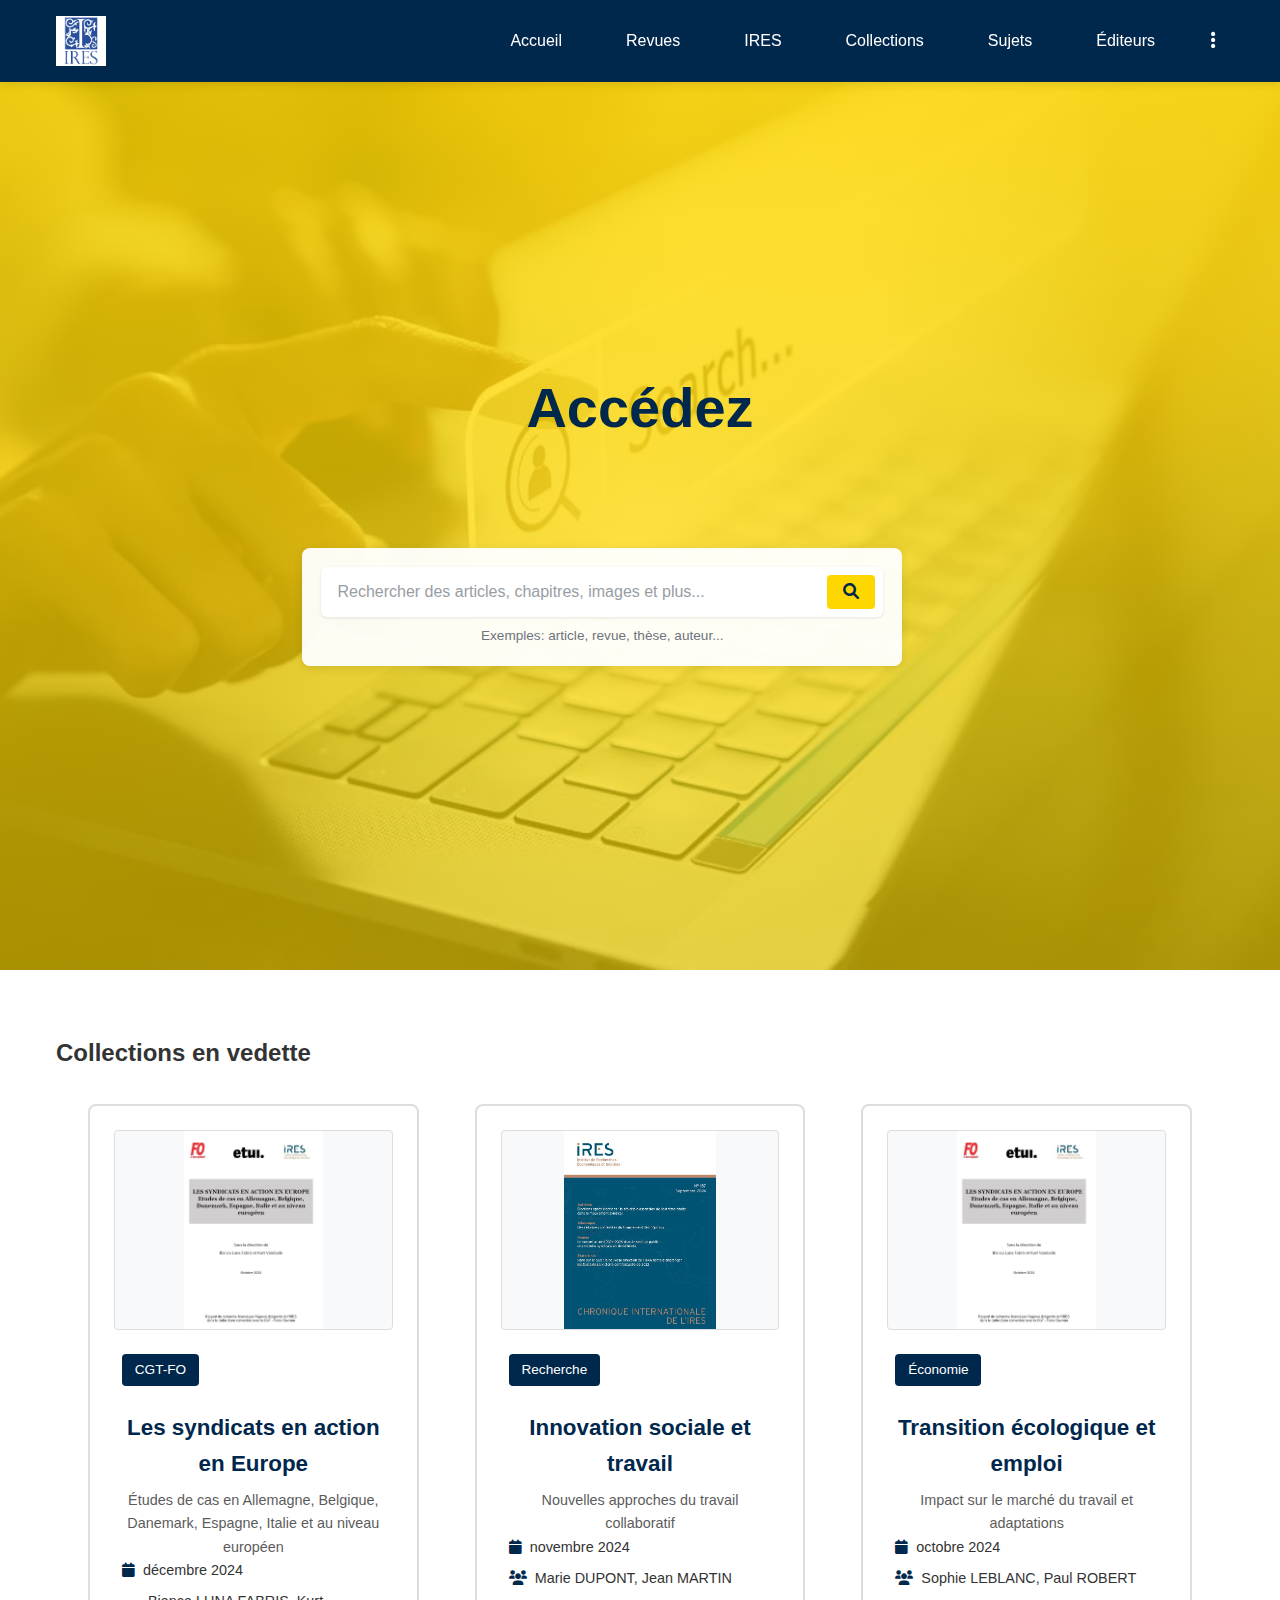
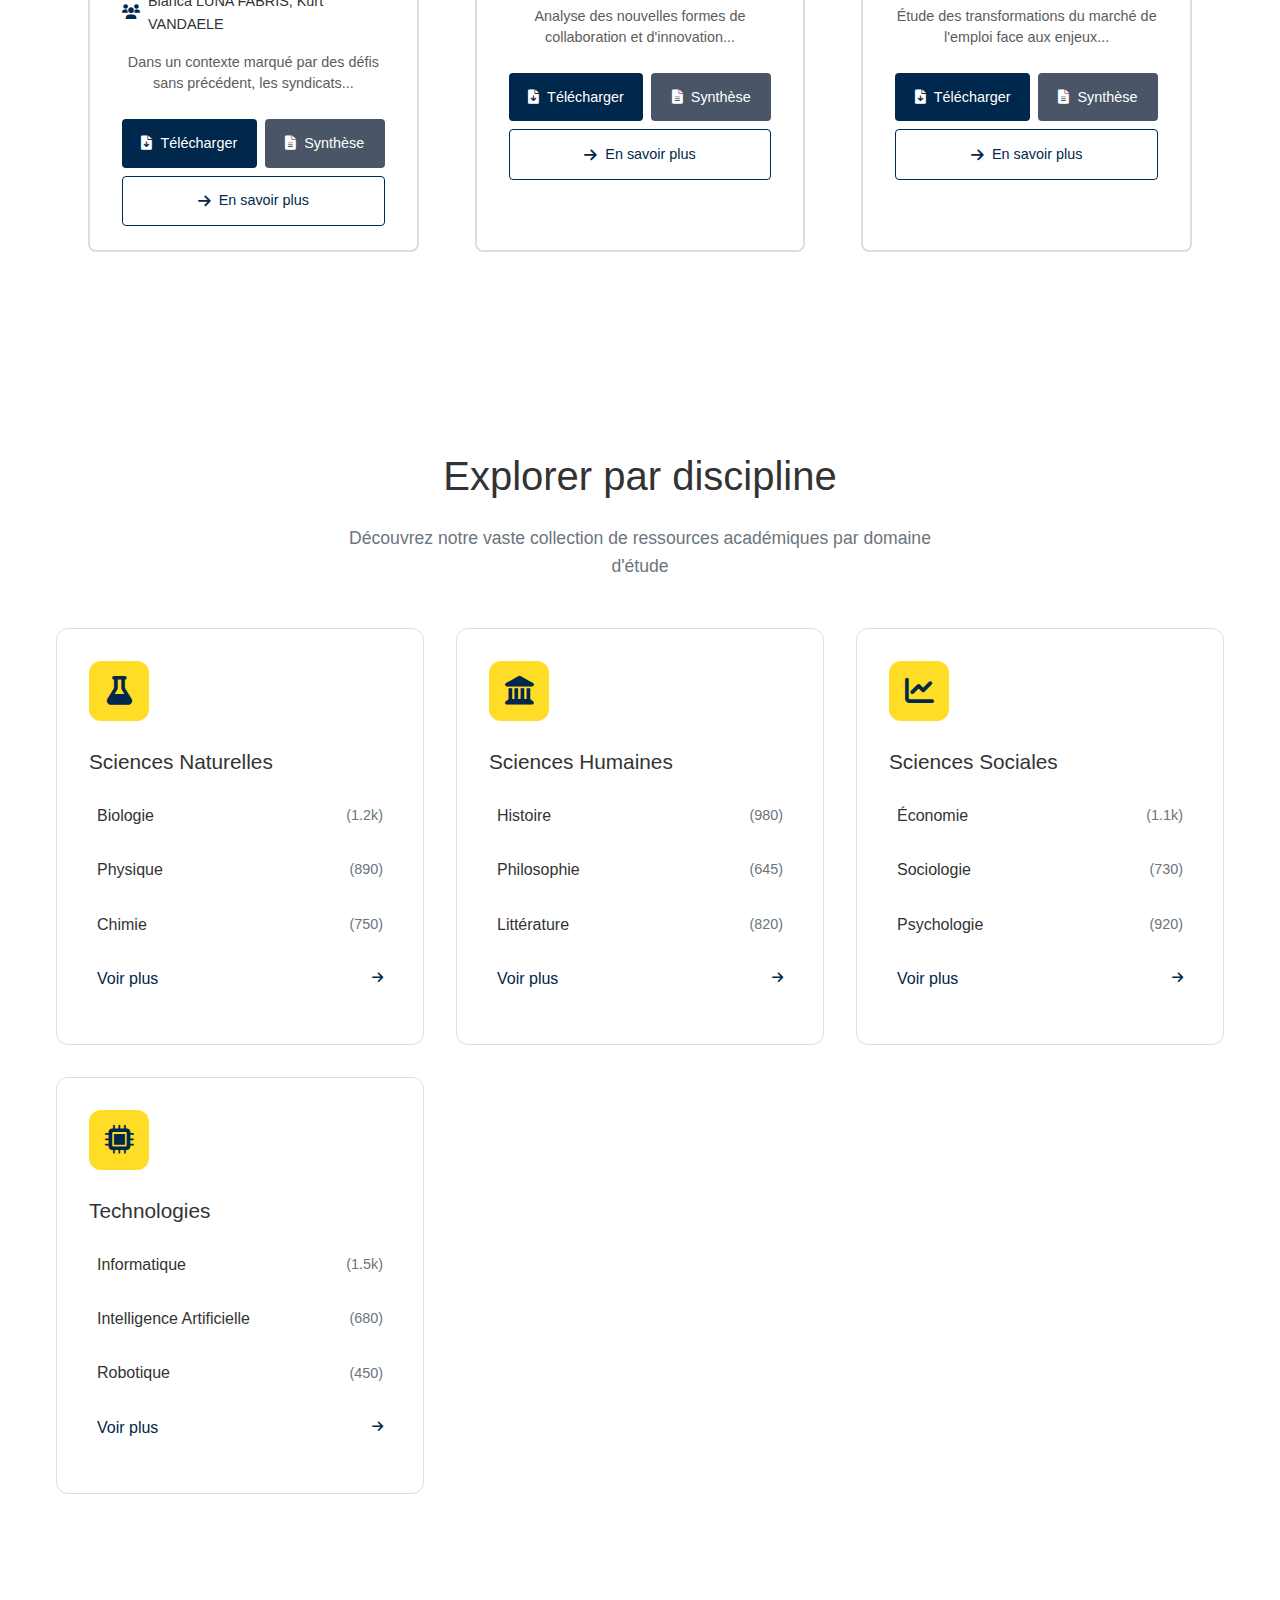
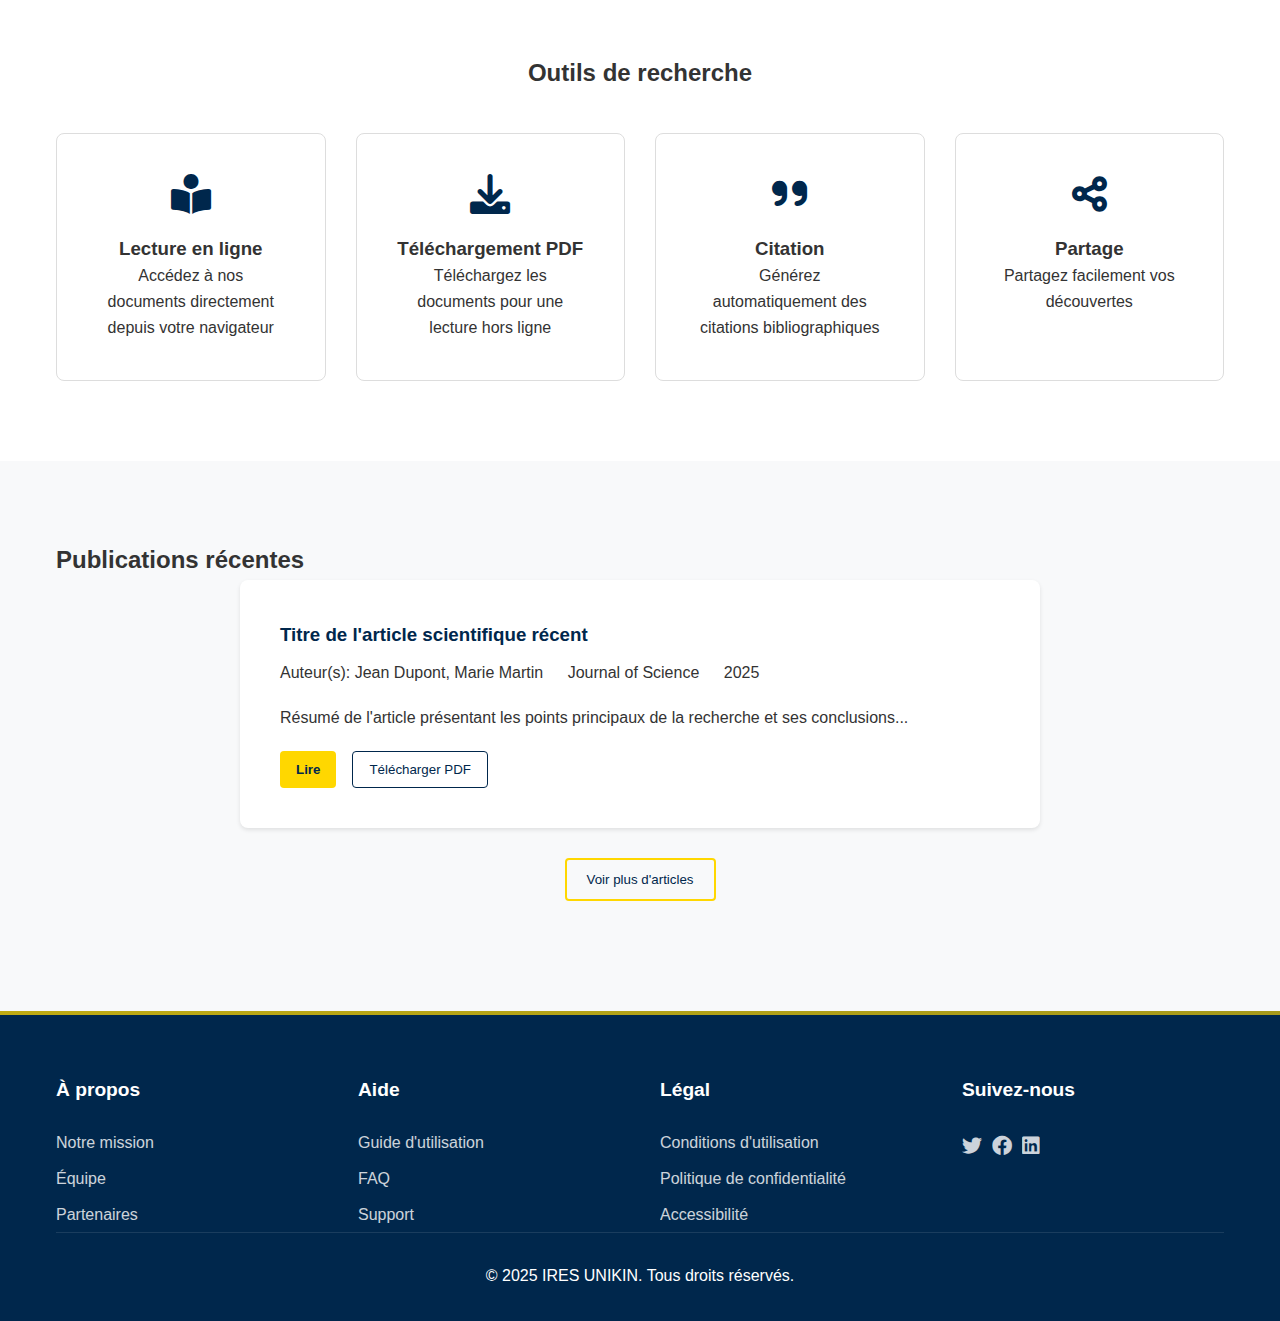
==== commit 2937cf62: "Normalisation des fins de ligne" ====
--- a/index.html
+++ b/index.html
@@ -13,7 +13,9 @@
 <body>
     <header class="main-header">
         <div class="container">
-            <a href="index.html" class="logo">IRES UNIKIN</a>
+            <a href="index.html" class="logo">
+                <img src="images/logo.jpeg" alt="IRES UNIKIN Logo" class="logo-image">
+            </a>
             <button class="menu-toggle" id="menuToggle" aria-label="Toggle navigation">
                 <i class="fas fa-bars"></i>
             </button>
--- a/style.css
+++ b/style.css
@@ -67,6 +67,13 @@
     font-weight: bold;
     color: var(--white);
     text-decoration: none;
+    display: flex;
+    align-items: center;
+}
+
+.logo-image {
+    height: 50px;
+    width: auto;
 }
 
 .main-nav ul {
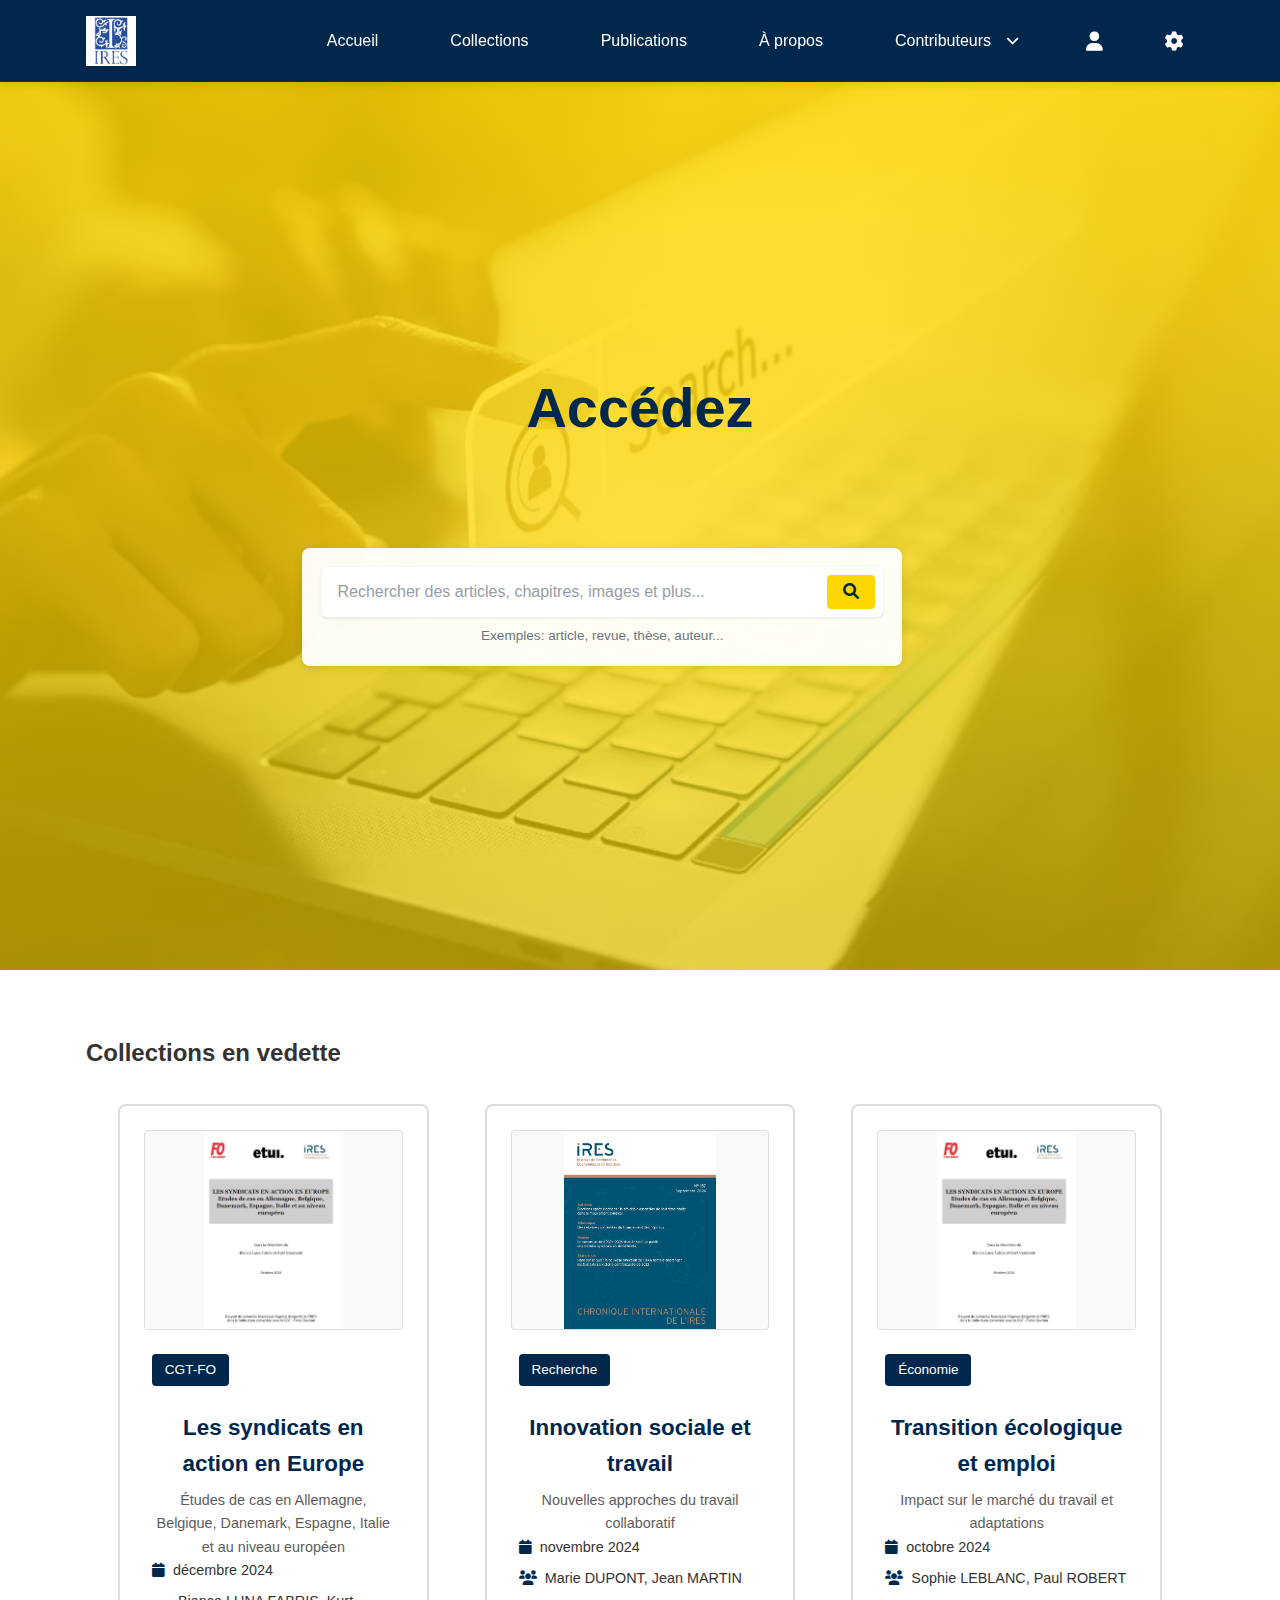
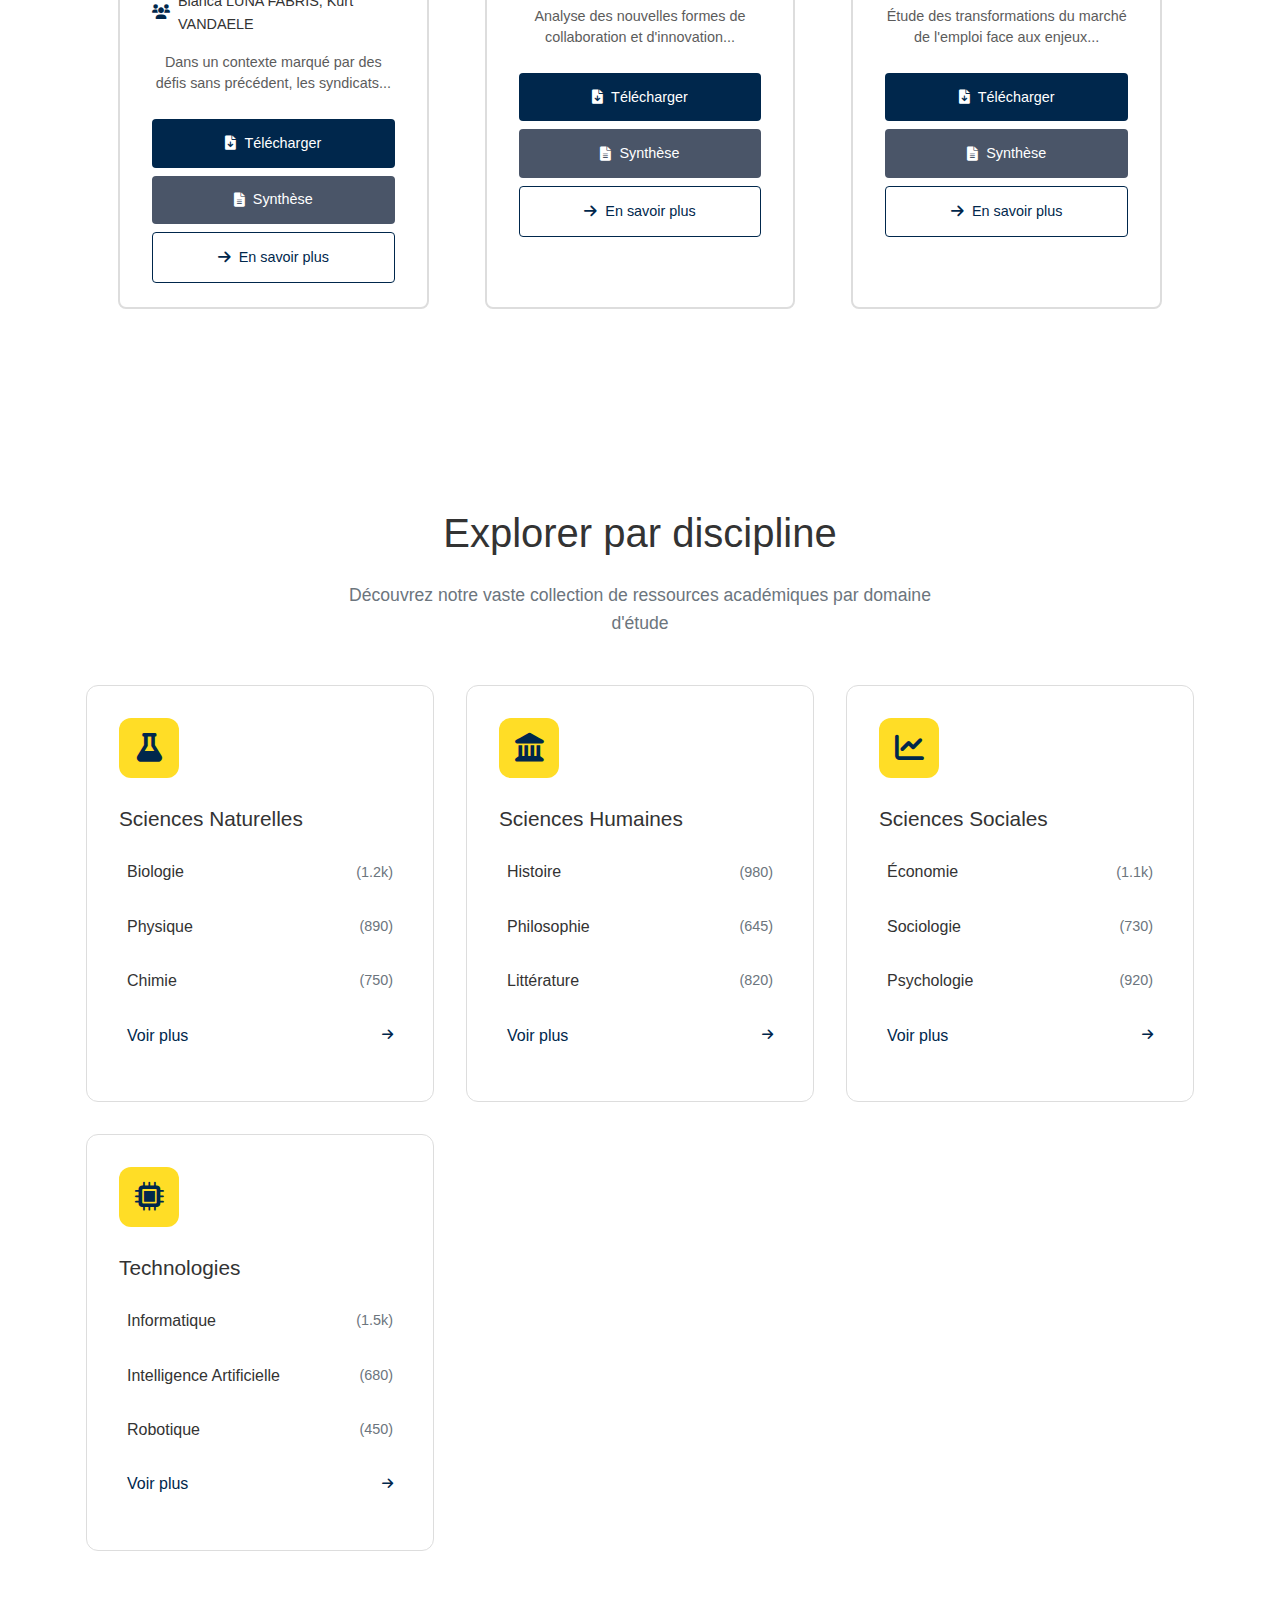
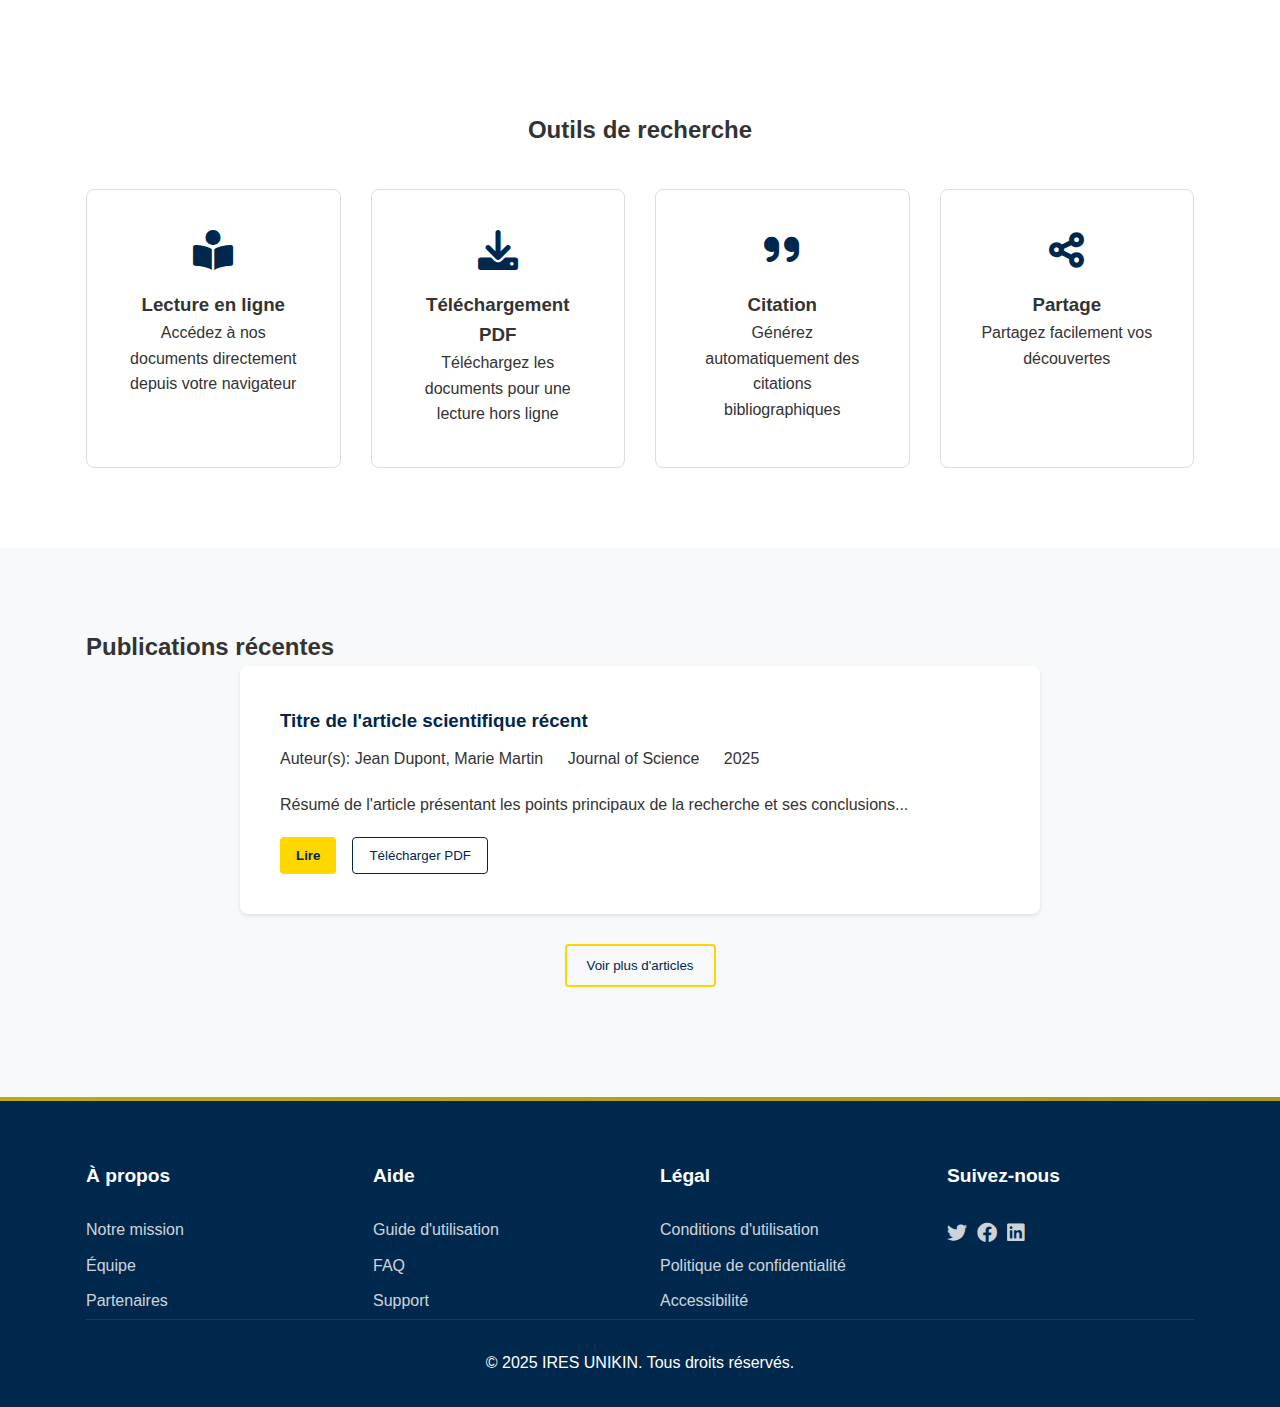
==== commit 87224d73: "hello" ====
--- a/index.html
+++ b/index.html
@@ -3,7 +3,8 @@
 <head>
     <meta charset="UTF-8">
     <meta name="viewport" content="width=device-width, initial-scale=1.0">
-    <title>IRES UNIKIN | Bibliothèque Numérique</title>
+    <link rel="icon" type="image/jpeg" href="images/logo.jpeg">
+    <title>IRES</title>
     <link rel="stylesheet" href="https://cdnjs.cloudflare.com/ajax/libs/font-awesome/6.0.0/css/all.min.css">
     <link rel="preconnect" href="https://fonts.googleapis.com">
     <link rel="preconnect" href="https://fonts.gstatic.com" crossorigin>
@@ -14,28 +15,44 @@
     <header class="main-header">
         <div class="container">
             <a href="index.html" class="logo">
-                <img src="images/logo.jpeg" alt="IRES UNIKIN Logo" class="logo-image">
+                <img src="images/logo.jpeg" alt="IRES Logo" class="logo-image">
             </a>
             <button class="menu-toggle" id="menuToggle" aria-label="Toggle navigation">
                 <i class="fas fa-bars"></i>
             </button>
             <nav class="main-nav" id="mainNav">
                 <ul>
-                    <li><a href="index.html" class="active">Accueil</a></li>
-                    <li><a href="revue.html">Revues</a></li>
-                    <li><a href="ires.html">IRES</a></li>
-                    <li><a href="#collections">Collections</a></li>
-                    <li><a href="#subjects">Sujets</a></li>
-                    <li><a href="#publisher">Éditeurs</a></li>
+                    <li><a href="index.html">Accueil</a></li>
+                    <li><a href="collections.html">Collections</a></li>
+                    <li><a href="#publications">Publications</a></li>
+                    <li><a href="#about">À propos</a></li>
                     <li class="dropdown">
-                        <span class="dropdown-toggle">
-                            <i class="fas fa-ellipsis-v"></i>
-                        </span>
+                        <a href="#" class="dropdown-toggle">
+                            Contributeurs
+                            <i class="fas fa-chevron-down"></i>
+                        </a>
                         <ul class="dropdown-menu">
-                            <li><a href="#about">À propos</a></li>
-                            <li><a href="#contact">Contact</a></li>
-                            <li><a href="connection.html">Se connecter</a></li>
-                            <li><a href="#register">S'inscrire</a></li>
+                            <li><a href="#editeurs">Éditeurs</a></li>
+                            <li><a href="#auteurs">Auteurs</a></li>
+                        </ul>
+                    </li>
+                    <li class="dropdown icon-dropdown">
+                        <a href="#" class="dropdown-toggle nav-icon">
+                            <i class="fas fa-user"></i>
+                        </a>
+                        <ul class="dropdown-menu">
+                            <li><a href="#profile"><i class="fas fa-user-circle"></i> Profile</a></li>
+                            <li><a href="login.html"><i class="fas fa-sign-in-alt"></i> Connexion</a></li>
+                            <li><a href="#logout"><i class="fas fa-sign-out-alt"></i> Déconnexion</a></li>
+                        </ul>
+                    </li>
+                    <li class="dropdown icon-dropdown">
+                        <a href="#" class="dropdown-toggle nav-icon">
+                            <i class="fas fa-cog"></i>
+                        </a>
+                        <ul class="dropdown-menu">
+                            <li><a href="#settings"><i class="fas fa-sliders-h"></i> Paramètres</a></li>
+                            <li><a href="#help"><i class="fas fa-question-circle"></i> Aide</a></li>
                         </ul>
                     </li>
                 </ul>
--- a/style.css
+++ b/style.css
@@ -17,6 +17,7 @@
     --light-blue: rgba(0, 39, 76, 0.85);
     --pale-yellow: rgba(255, 215, 0, 0.85);
     --pale-blue: rgba(0, 39, 76, 0.75);
+    --primary-blue-rgb: 0, 39, 76;
 }
 
 * {
@@ -76,11 +77,14 @@
     width: auto;
 }
 
+/* Menu principal */
 .main-nav ul {
     display: flex;
     list-style: none;
     gap: 2rem;
     align-items: center;
+    margin: 0;
+    padding: 0;
 }
 
 .main-nav a {
@@ -89,10 +93,49 @@
     font-weight: 500;
     padding: 0.5rem 1rem;
     transition: all 0.3s ease;
+    display: flex;
+    align-items: center;
+    gap: 0.5rem;
+    position: relative;
 }
 
 .main-nav a:hover {
     color: var(--primary-yellow);
+}
+
+.main-nav a.active {
+    color: var(--primary-yellow);
+}
+
+.main-nav a.active::after {
+    content: '';
+    position: absolute;
+    bottom: 0;
+    left: 0;
+    width: 100%;
+    height: 2px;
+    background-color: var(--primary-yellow);
+    transform: scaleX(1);
+    opacity: 1;
+    transition: transform 0.3s ease, opacity 0.3s ease;
+}
+
+.main-nav a:not(.active)::after {
+    content: '';
+    position: absolute;
+    bottom: 0;
+    left: 0;
+    width: 100%;
+    height: 2px;
+    background-color: var(--primary-yellow);
+    transform: scaleX(0);
+    opacity: 0;
+    transition: transform 0.3s ease, opacity 0.3s ease;
+}
+
+.main-nav a:not(.active):hover::after {
+    transform: scaleX(1);
+    opacity: 0.5;
 }
 
 /* Menu déroulant */
@@ -101,10 +144,31 @@
 }
 
 .dropdown-toggle {
+    display: flex;
+    align-items: center;
+    gap: 0.5rem;
+    cursor: pointer;
     color: var(--white);
-    padding: 0.5rem;
-    cursor: pointer;
-    font-size: 1.2rem;
+    font-weight: 500;
+    padding: 0.5rem 1rem;
+    transition: all 0.3s ease;
+    text-decoration: none;
+}
+
+.dropdown-toggle:hover,
+.dropdown-toggle:focus {
+    color: var(--primary-yellow);
+}
+
+.dropdown-toggle .fa-chevron-down {
+    font-size: 0.8rem;
+    transition: transform 0.3s ease;
+    margin-left: 0.5rem;
+}
+
+.dropdown:hover .fa-chevron-down,
+.dropdown.active .fa-chevron-down {
+    transform: rotate(180deg);
 }
 
 .dropdown-menu {
@@ -122,97 +186,100 @@
     transition: all 0.3s ease;
 }
 
-.dropdown:hover .dropdown-menu {
+.dropdown:hover .dropdown-menu,
+.dropdown.active .dropdown-menu {
     opacity: 1;
     visibility: visible;
     transform: translateY(0);
 }
 
 .dropdown-menu a {
-    padding: 0.75rem 1.5rem;
-    display: block;
+    padding: 0.75rem 1rem;
+    display: flex;
+    align-items: center;
+    gap: 0.5rem;
     color: var(--white);
-}
-
-.dropdown-menu a:hover {
-    background-color: rgba(255,255,255,0.1);
-}
-
-/* Menu mobile */
-.menu-toggle {
+    text-decoration: none;
+    transition: all 0.2s ease;
+    border: 2px solid transparent;
+    border-radius: 4px;
+    margin: 0.25rem 0.5rem;
+}
+
+.dropdown-menu a:hover,
+.dropdown-menu a.active {
+    background: rgba(255, 215, 0, 0.05);
+    color: var(--primary-yellow);
+    border-color: rgba(255, 215, 0, 0.15);
+    padding-left: 1.5rem;
+}
+
+.dropdown-menu a.active {
+    border-color: rgba(255, 215, 0, 0.3);
+}
+
+.dropdown-menu a::after,
+.dropdown-menu a:hover::after,
+.dropdown-menu a.active::after {
     display: none;
-    background: none;
-    border: none;
-    color: var(--white);
-    font-size: 1.5rem;
-    cursor: pointer;
-    padding: 0.5rem;
-    transition: transform 0.3s ease;
-}
-
-.menu-toggle.active {
-    transform: rotate(90deg);
-}
-
+}
+
+/* Version mobile */
 @media (max-width: 768px) {
     .menu-toggle {
         display: block;
+        background: none;
+        border: none;
+        color: var(--white);
+        font-size: 1.5rem;
+        cursor: pointer;
+        padding: 0.5rem;
+        position: absolute;
+        right: 1rem;
+        top: 50%;
+        transform: translateY(-50%);
+    }
+
+    .menu-toggle.active {
+        position: fixed;
+        right: 1.5rem;
+        top: 1.25rem;
     }
 
     .main-nav {
         position: fixed;
         top: 70px;
-        left: 0;
-        right: 0;
+        left: -100%;
+        width: 100%;
+        height: calc(100vh - 70px);
         background-color: var(--primary-blue);
         padding: 1rem;
-        transform: translateX(-100%);
-        transition: transform 0.3s ease-in-out;
-        height: calc(100vh - 70px);
+        transition: left 0.3s ease-in-out;
         overflow-y: auto;
+        z-index: 1000;
     }
 
     .main-nav.active {
-        transform: translateX(0);
+        left: 0;
     }
 
     .main-nav ul {
         flex-direction: column;
+        align-items: flex-start;
         gap: 1rem;
-    }
-
-    .main-nav a {
-        display: block;
-        padding: 1rem;
-        border-radius: 4px;
-    }
-
-    .main-nav a:hover {
-        background-color: rgba(255,255,255,0.1);
-    }
-
-    .dropdown {
-        width: 100%;
-    }
-
-    .dropdown-toggle {
-        display: none;
     }
 
     .dropdown-menu {
         position: static;
+        width: 100%;
+        margin-top: 0.5rem;
         box-shadow: none;
-        opacity: 1;
-        visibility: visible;
-        transform: none;
-        background-color: transparent;
-        padding: 0;
-        margin-top: 0.5rem;
+        background-color: rgba(255, 255, 255, 0.1);
+    }
+
+    .dropdown-toggle {
         width: 100%;
-    }
-
-    .dropdown-menu a {
-        padding-left: 2rem;
+        justify-content: space-between;
     }
 }
 
@@ -1919,3 +1986,510 @@
         width: 100%;
     }
 }
+
+/* Styles pour les liens d'authentification */
+.auth-links {
+    margin-left: auto;
+}
+
+.auth-links a {
+    background-color: var(--primary-yellow);
+    color: var(--primary-blue);
+    padding: 0.5rem 1.5rem;
+    border-radius: 4px;
+    font-weight: 600;
+    transition: all 0.3s ease;
+}
+
+.auth-links a:hover {
+    background-color: var(--dark-yellow);
+    color: var(--white);
+}
+
+@media (max-width: 768px) {
+    .auth-links {
+        margin-left: 0;
+        width: 100%;
+    }
+
+    .auth-links a {
+        display: block;
+        text-align: center;
+        margin-top: 1rem;
+    }
+}
+
+/* Styles pour les pages d'authentification */
+.auth-container {
+    min-height: calc(100vh - 70px);
+    margin-top: 70px;
+    display: flex;
+    align-items: center;
+    justify-content: center;
+    background-color: var(--gray-light);
+    padding: 2rem 1rem;
+}
+
+.auth-card {
+    background: var(--white);
+    width: 320px;
+    height: auto;
+    border-radius: 8px;
+    box-shadow: 0 4px 6px rgba(0, 0, 0, 0.1);
+    position: relative;
+    display: flex;
+    flex-direction: column;
+    padding: 1.5rem;
+}
+
+.auth-card h1 {
+    color: var(--primary-blue);
+    text-align: center;
+    font-size: 1.25rem;
+    margin-bottom: 1.25rem;
+    font-weight: 600;
+}
+
+.auth-form {
+    display: flex;
+    flex-direction: column;
+    gap: 0.75rem;
+}
+
+.form-group {
+    margin-bottom: 0.5rem;
+}
+
+.form-group label {
+    display: block;
+    color: var(--text-dark);
+    font-weight: 500;
+    font-size: 0.875rem;
+    margin-bottom: 0.25rem;
+}
+
+.form-group input {
+    width: 100%;
+    height: 2.25rem;
+    padding: 0 0.75rem;
+    border: 1px solid var(--border-color);
+    border-radius: 4px;
+    font-size: 0.875rem;
+}
+
+.password-input {
+    position: relative;
+}
+
+.toggle-password {
+    position: absolute;
+    right: 0.75rem;
+    top: 50%;
+    transform: translateY(-50%);
+    background: none;
+    border: none;
+    color: var(--text-dark);
+    cursor: pointer;
+    padding: 0;
+    font-size: 0.875rem;
+}
+
+.remember-me {
+    display: flex;
+    align-items: center;
+    gap: 0.5rem;
+    margin: 0.25rem 0;
+}
+
+.remember-me input[type="checkbox"] {
+    width: 1rem;
+    height: 1rem;
+    margin: 0;
+}
+
+.remember-me label {
+    font-size: 0.8125rem;
+    margin: 0;
+}
+
+.auth-button {
+    width: 100%;
+    height: 2.25rem;
+    background-color: var(--primary-blue);
+    color: var(--white);
+    border: none;
+    border-radius: 4px;
+    font-size: 0.875rem;
+    font-weight: 600;
+    cursor: pointer;
+    transition: background-color 0.2s ease;
+    margin: 0.5rem 0;
+}
+
+.auth-button:hover {
+    background-color: var(--secondary-blue);
+}
+
+.auth-links {
+    text-align: center;
+    font-size: 0.8125rem;
+    margin-top: 0.5rem;
+}
+
+.auth-links p {
+    margin: 0;
+}
+
+.auth-links a {
+    color: var(--primary-blue);
+    text-decoration: none;
+    font-weight: 500;
+}
+
+.auth-links a:hover {
+    text-decoration: underline;
+}
+
+/* Responsive */
+@media (max-width: 480px) {
+    .auth-card {
+        width: 300px;
+        padding: 1.25rem;
+    }
+
+    .auth-card h1 {
+        font-size: 1.125rem;
+        margin-bottom: 1rem;
+    }
+
+    .auth-form {
+        gap: 0.5rem;
+    }
+
+    .form-group {
+        margin-bottom: 0.375rem;
+    }
+
+    .form-group input,
+    .auth-button {
+        height: 2rem;
+    }
+
+    .remember-me {
+        margin: 0.125rem 0;
+    }
+
+    .auth-button {
+        margin: 0.375rem 0;
+    }
+
+    .auth-links {
+        margin-top: 0.375rem;
+    }
+}
+
+/* Styles de base pour ordinateur */
+.main-nav ul {
+    display: flex;
+    list-style: none;
+    gap: 2rem;
+    align-items: center;
+    margin: 0;
+    padding: 0;
+}
+
+.main-nav a {
+    color: var(--white);
+    text-decoration: none;
+    font-weight: 500;
+    padding: 0.5rem 1rem;
+    transition: all 0.3s ease;
+    display: flex;
+    align-items: center;
+    gap: 0.5rem;
+}
+
+.main-nav a:hover {
+    color: var(--primary-yellow);
+}
+
+/* Menu déroulant - Version ordinateur */
+.dropdown {
+    position: relative;
+}
+
+.dropdown-toggle {
+    display: flex;
+    align-items: center;
+    gap: 0.5rem;
+    cursor: pointer;
+    color: var(--white);
+    font-weight: 500;
+    padding: 0.5rem 1rem;
+    transition: all 0.3s ease;
+}
+
+.dropdown-toggle:hover,
+.dropdown-toggle:focus {
+    color: var(--primary-yellow);
+}
+
+.dropdown-menu {
+    position: absolute;
+    top: 100%;
+    right: 0;
+    background-color: var(--primary-blue);
+    border-radius: 8px;
+    padding: 0.5rem 0;
+    min-width: 200px;
+    box-shadow: 0 4px 12px rgba(0,0,0,0.2);
+    opacity: 0;
+    visibility: hidden;
+    transform: translateY(-10px);
+    transition: all 0.3s ease;
+}
+
+.dropdown:hover .dropdown-menu,
+.dropdown.active .dropdown-menu {
+    opacity: 1;
+    visibility: visible;
+    transform: translateY(0);
+}
+
+.dropdown-menu a {
+    padding: 0.75rem 1rem;
+    display: flex;
+    align-items: center;
+    gap: 0.5rem;
+    color: var(--white);
+    text-decoration: none;
+    transition: all 0.2s ease;
+    border: 2px solid transparent;
+    border-radius: 4px;
+    margin: 0.25rem 0.5rem;
+}
+
+.dropdown-menu a:hover,
+.dropdown-menu a.active {
+    background: rgba(255, 215, 0, 0.05);
+    color: var(--primary-yellow);
+    border-color: rgba(255, 215, 0, 0.15);
+    padding-left: 1.5rem;
+}
+
+.dropdown-menu a.active {
+    border-color: rgba(255, 215, 0, 0.3);
+}
+
+.menu-divider {
+    height: 1px;
+    background-color: rgba(255, 255, 255, 0.1);
+    margin: 0.5rem 0;
+}
+
+/* Bouton menu mobile (caché par défaut) */
+.menu-toggle {
+    display: none;
+}
+
+/* Styles pour tablettes */
+@media (max-width: 1024px) {
+    .main-nav ul {
+        gap: 1rem;
+    }
+
+    .main-nav a {
+        padding: 0.4rem 0.8rem;
+    }
+}
+
+/* Styles pour mobiles */
+@media (max-width: 768px) {
+    .menu-toggle {
+        display: block;
+        background: none;
+        border: none;
+        color: var(--white);
+        font-size: 1.5rem;
+        cursor: pointer;
+        padding: 0.5rem;
+        position: absolute;
+        right: 1rem;
+        top: 50%;
+        transform: translateY(-50%);
+        z-index: 1001;
+    }
+
+    .menu-toggle.active {
+        position: fixed;
+        right: 1.5rem;
+        top: 1.25rem;
+    }
+
+    .main-nav {
+        position: fixed;
+        top: 70px;
+        left: -100%;
+        width: 100%;
+        height: calc(100vh - 70px);
+        background-color: var(--primary-blue);
+        padding: 1rem;
+        transition: left 0.3s ease-in-out;
+        overflow-y: auto;
+        z-index: 1000;
+    }
+
+    .main-nav.active {
+        left: 0;
+    }
+
+    .main-nav ul {
+        flex-direction: column;
+        align-items: flex-start;
+        gap: 1rem;
+    }
+
+    .main-nav a {
+        width: 100%;
+        padding: 0.75rem 1rem;
+    }
+
+    .dropdown {
+        width: 100%;
+    }
+
+    .dropdown-toggle {
+        width: 100%;
+        justify-content: space-between;
+        padding: 0.75rem 1rem;
+    }
+
+    .dropdown-menu {
+        position: static;
+        width: 100%;
+        margin-top: 0.5rem;
+        box-shadow: none;
+        background-color: rgba(255, 255, 255, 0.1);
+    }
+
+    .dropdown-menu a {
+        padding: 0.75rem 1rem;
+    }
+}
+
+/* Ajustements pour très petits écrans */
+@media (max-width: 480px) {
+    .main-header .logo-image {
+        max-width: 120px;
+    }
+
+    .menu-toggle {
+        font-size: 1.25rem;
+        right: 0.75rem;
+    }
+}
+
+/* Ajustements pour grands écrans */
+@media (min-width: 1200px) {
+    .container {
+        max-width: 1140px;
+        margin: 0 auto;
+    }
+
+    .main-nav ul {
+        gap: 2.5rem;
+    }
+}
+
+/* Styles des icônes */
+.nav-icon {
+    font-size: 1.2rem;
+    display: flex;
+    align-items: center;
+    justify-content: center;
+    width: 40px;
+    height: 40px;
+    border-radius: 50%;
+    transition: all 0.3s ease;
+    border: 2px solid transparent;
+}
+
+.nav-icon:hover,
+.nav-icon.active {
+    background: rgba(255, 215, 0, 0.05);
+    border-color: rgba(255, 215, 0, 0.15);
+}
+
+.nav-icon.active {
+    color: var(--primary-yellow);
+    border-color: rgba(255, 215, 0, 0.3);
+}
+
+.dropdown-toggle .fa-chevron-down {
+    font-size: 0.8rem;
+    transition: transform 0.3s ease;
+    margin-left: 0.5rem;
+}
+
+.dropdown.active .fa-chevron-down {
+    transform: rotate(180deg);
+}
+
+/* Menu déroulant pour les icônes */
+.icon-dropdown .dropdown-toggle {
+    padding: 0;
+    width: 40px;
+    height: 40px;
+    display: flex;
+    align-items: center;
+    justify-content: center;
+    border-radius: 50%;
+}
+
+.icon-dropdown .dropdown-toggle:hover {
+    background-color: rgba(255, 255, 255, 0.1);
+}
+
+.icon-dropdown .dropdown-menu {
+    right: 0;
+    left: auto;
+    min-width: 180px;
+}
+
+/* Styles responsive pour les icônes */
+@media (max-width: 768px) {
+    .nav-icon {
+        width: auto;
+        height: auto;
+        font-size: 1.1rem;
+    }
+
+    .icon-dropdown .dropdown-toggle {
+        width: 100%;
+        height: auto;
+        padding: 0.75rem 1rem;
+        justify-content: flex-start;
+        border-radius: 4px;
+    }
+
+    .icon-dropdown .dropdown-menu {
+        position: static;
+        width: 100%;
+        margin-top: 0.5rem;
+    }
+
+    .dropdown-toggle .fa-chevron-down {
+        margin-left: auto;
+    }
+}
+
+/* Ajustements pour très petits écrans */
+@media (max-width: 480px) {
+    .nav-icon {
+        font-size: 1rem;
+    }
+
+    .icon-dropdown .dropdown-toggle {
+        padding: 0.5rem 0.75rem;
+    }
+}
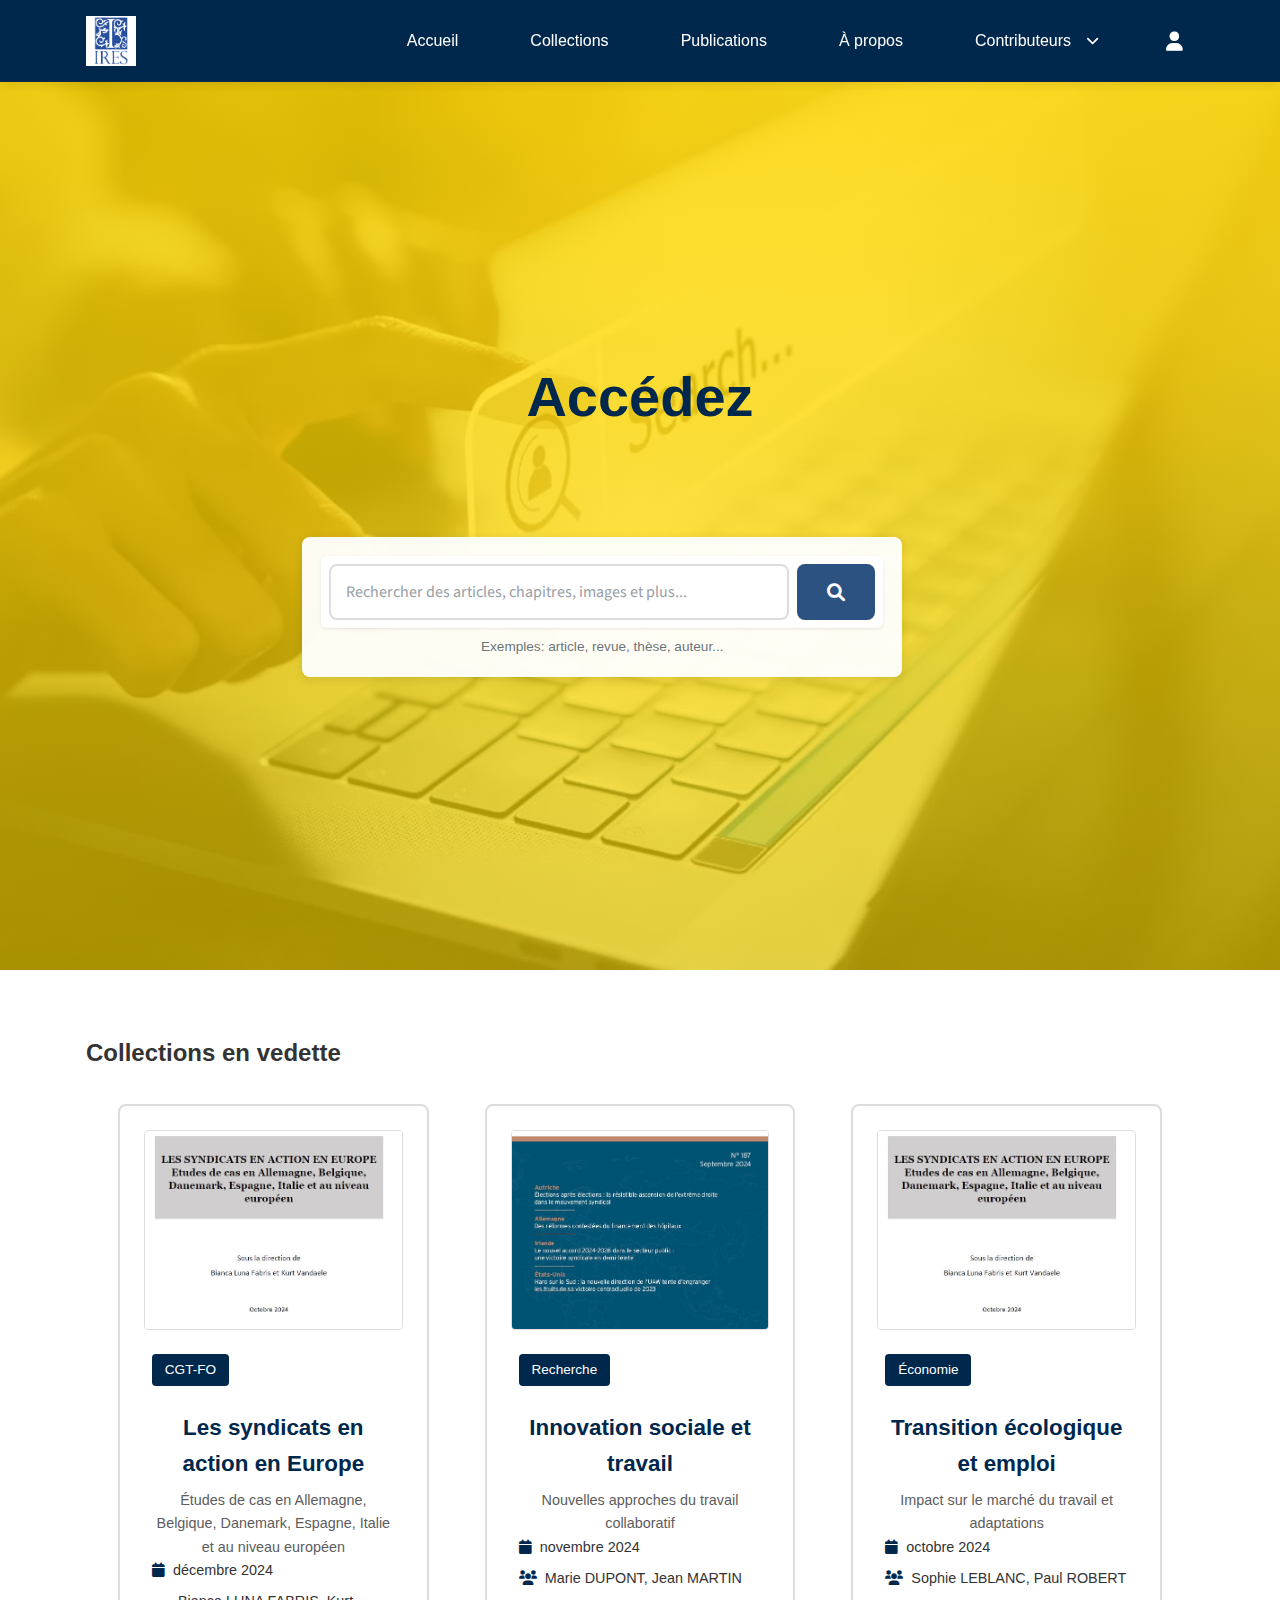
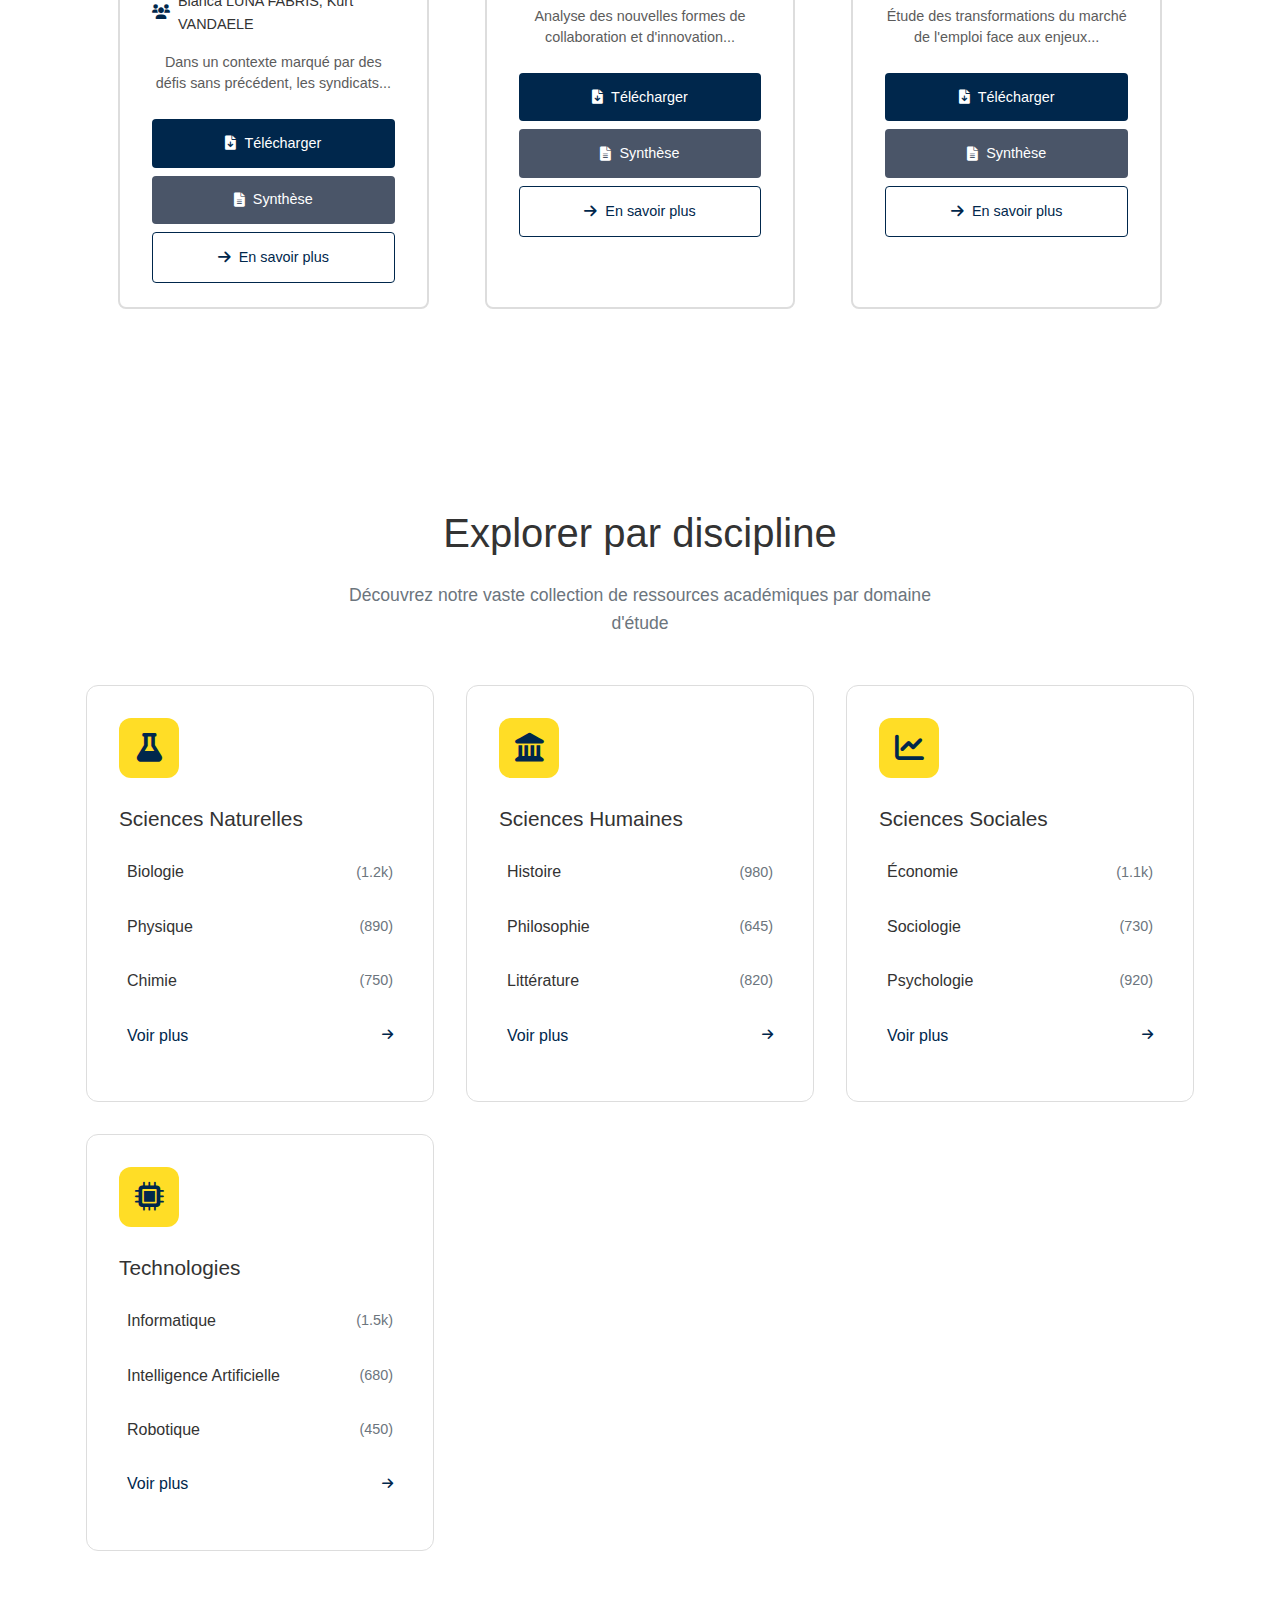
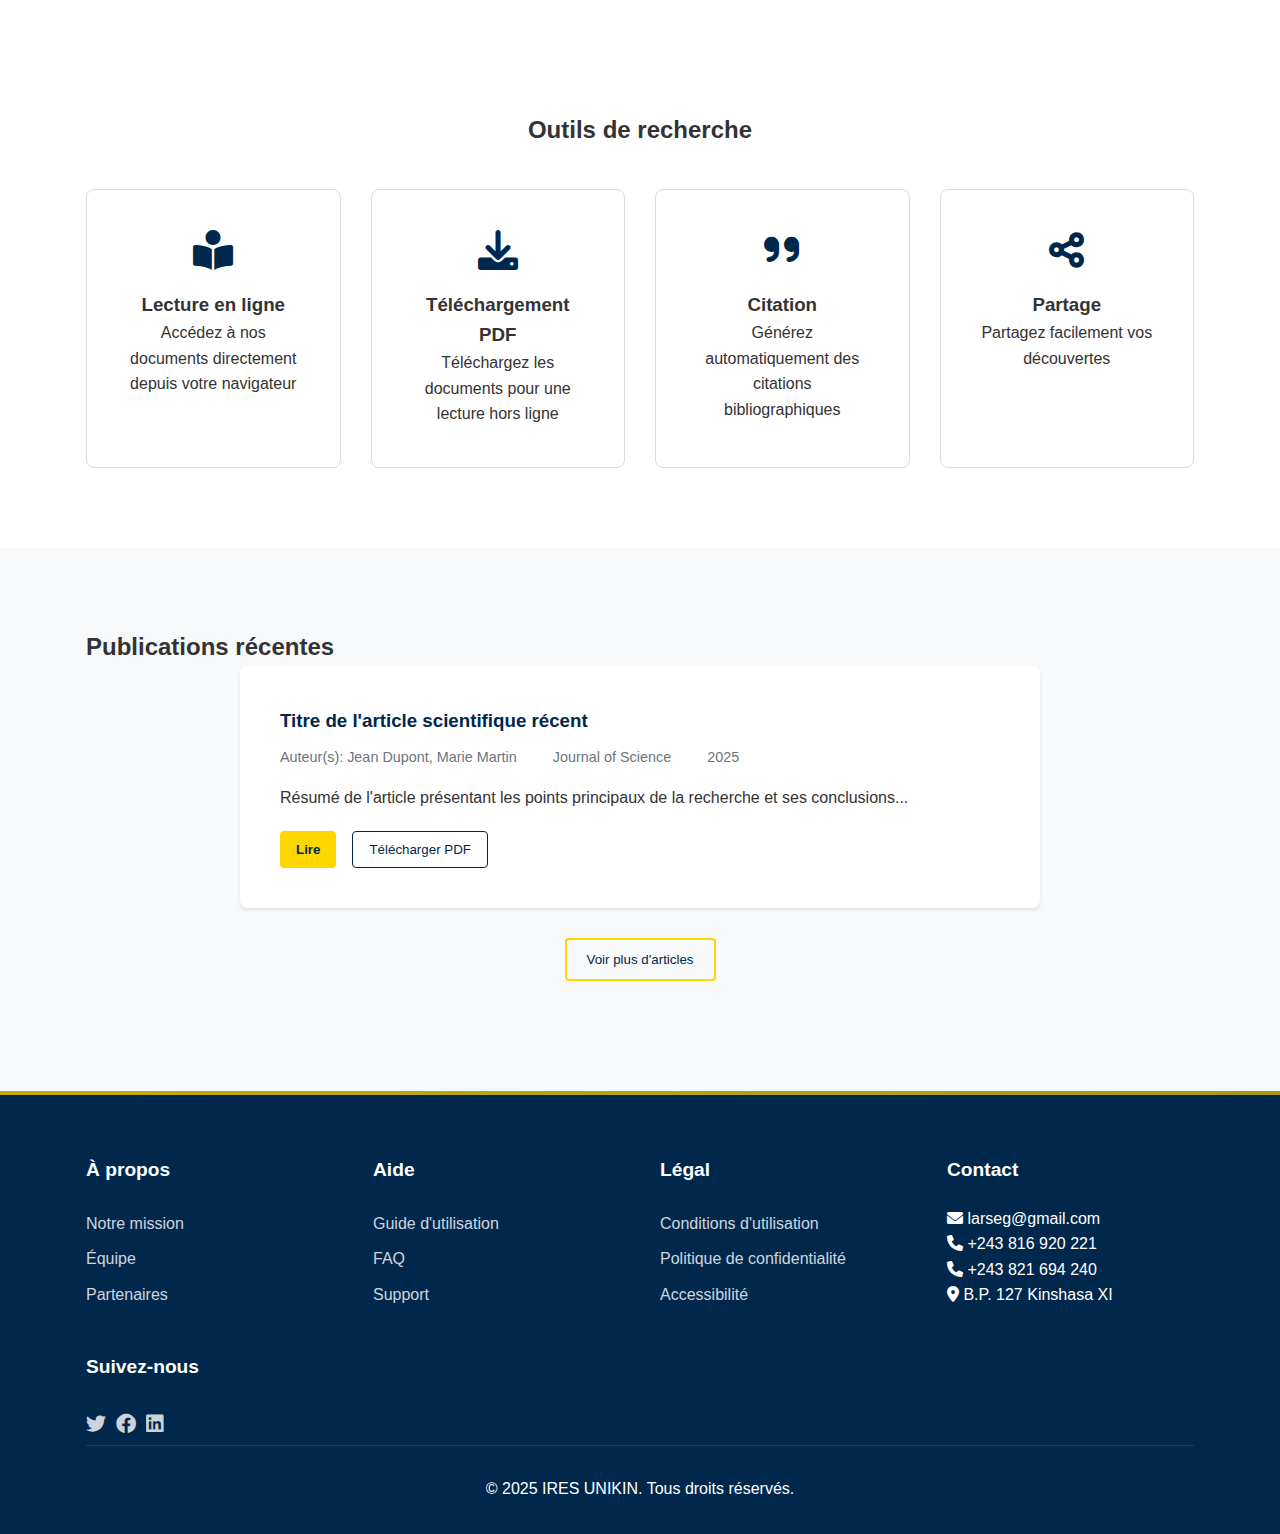
==== commit 57b9f3e6: "autres fonctionnalités" ====
--- a/index.html
+++ b/index.html
@@ -24,7 +24,7 @@
                 <ul>
                     <li><a href="index.html">Accueil</a></li>
                     <li><a href="collections.html">Collections</a></li>
-                    <li><a href="#publications">Publications</a></li>
+                    <li><a href="publication.html">Publications</a></li>
                     <li><a href="#about">À propos</a></li>
                     <li class="dropdown">
                         <a href="#" class="dropdown-toggle">
@@ -46,15 +46,7 @@
                             <li><a href="#logout"><i class="fas fa-sign-out-alt"></i> Déconnexion</a></li>
                         </ul>
                     </li>
-                    <li class="dropdown icon-dropdown">
-                        <a href="#" class="dropdown-toggle nav-icon">
-                            <i class="fas fa-cog"></i>
-                        </a>
-                        <ul class="dropdown-menu">
-                            <li><a href="#settings"><i class="fas fa-sliders-h"></i> Paramètres</a></li>
-                            <li><a href="#help"><i class="fas fa-question-circle"></i> Aide</a></li>
-                        </ul>
-                    </li>
+                 
                 </ul>
             </nav>
         </div>
@@ -305,6 +297,15 @@
                     </ul>
                 </div>
                 <div class="footer-section">
+                    <h4>Contact</h4>
+                    <ul>
+                        <li><i class="fas fa-envelope"></i> larseg@gmail.com</li>
+                        <li><i class="fas fa-phone"></i> +243 816 920 221</li>
+                        <li><i class="fas fa-phone"></i> +243 821 694 240</li>
+                        <li><i class="fas fa-map-marker-alt"></i> B.P. 127 Kinshasa XI</li>
+                    </ul>
+                </div>
+                <div class="footer-section">
                     <h4>Suivez-nous</h4>
                     <div class="social-links">
                         <a href="#"><i class="fab fa-twitter"></i></a>
@@ -341,12 +342,6 @@
         </div>
     </div>
 
-    <script>
-        document.getElementById('menuToggle').addEventListener('click', function() {
-            this.classList.toggle('active');
-            document.getElementById('mainNav').classList.toggle('active');
-        });
-    </script>
     <script src="script.js"></script>
 </body>
 </html>
--- a/style.css
+++ b/style.css
@@ -1,3 +1,4 @@
+/* Variables de couleurs */
 :root {
     --primary-yellow: #FFD700;
     --dark-yellow: #B8860B;
@@ -18,6 +19,16 @@
     --pale-yellow: rgba(255, 215, 0, 0.85);
     --pale-blue: rgba(0, 39, 76, 0.75);
     --primary-blue-rgb: 0, 39, 76;
+    --primary-color: #2c5282;
+    --primary-dark: #1a365d;
+    --primary-light: #4299e1;
+    --secondary-color: #38a169;
+    --bg-light: #f7fafc;
+    --bg-white: #ffffff;
+    --text-muted: #718096;
+    --success-color: #48bb78;
+    --warning-color: #ecc94b;
+    --danger-color: #f56565;
 }
 
 * {
@@ -75,6 +86,7 @@
 .logo-image {
     height: 50px;
     width: auto;
+    object-fit: contain;
 }
 
 /* Menu principal */
@@ -99,43 +111,29 @@
     position: relative;
 }
 
-.main-nav a:hover {
-    color: var(--primary-yellow);
-}
-
-.main-nav a.active {
-    color: var(--primary-yellow);
-}
-
-.main-nav a.active::after {
+.main-nav a::after {
     content: '';
     position: absolute;
     bottom: 0;
-    left: 0;
-    width: 100%;
+    left: 50%;
+    width: 0;
     height: 2px;
     background-color: var(--primary-yellow);
-    transform: scaleX(1);
-    opacity: 1;
-    transition: transform 0.3s ease, opacity 0.3s ease;
-}
-
-.main-nav a:not(.active)::after {
-    content: '';
-    position: absolute;
-    bottom: 0;
-    left: 0;
+    transition: all 0.3s ease;
+    transform: translateX(-50%);
+}
+
+.main-nav a:hover::after,
+.main-nav a.active::after {
     width: 100%;
-    height: 2px;
-    background-color: var(--primary-yellow);
-    transform: scaleX(0);
-    opacity: 0;
-    transition: transform 0.3s ease, opacity 0.3s ease;
-}
-
-.main-nav a:not(.active):hover::after {
-    transform: scaleX(1);
-    opacity: 0.5;
+}
+
+.main-nav a:hover {
+    color: var(--primary-yellow);
+}
+
+.main-nav a.active {
+    color: var(--primary-yellow);
 }
 
 /* Menu déroulant */
@@ -216,12 +214,6 @@
 
 .dropdown-menu a.active {
     border-color: rgba(255, 215, 0, 0.3);
-}
-
-.dropdown-menu a::after,
-.dropdown-menu a:hover::after,
-.dropdown-menu a.active::after {
-    display: none;
 }
 
 /* Version mobile */
@@ -2493,3 +2485,1112 @@
         padding: 0.5rem 0.75rem;
     }
 }
+
+/* Collections Page Styles */
+.collections-page {
+    padding-top: 2rem;
+    background-color: var(--gray-light);
+}
+
+.collections-header {
+    background-color: var(--white);
+    padding: 2rem 0;
+    border-bottom: 1px solid var(--border-color);
+    margin-bottom: 2rem;
+    position: relative;
+    overflow: hidden;
+    min-height: 300px;
+    display: flex;
+    align-items: center;
+}
+
+.header-background {
+    position: absolute;
+    top: 0;
+    left: 0;
+    width: 100%;
+    height: 100%;
+    z-index: 1;
+}
+
+.header-background .bg-image {
+    position: absolute;
+    top: 0;
+    left: 0;
+    width: 100%;
+    height: 100%;
+    object-fit: cover;
+    opacity: 0;
+    transition: opacity 1s ease-in-out;
+}
+
+.header-background .bg-image.active {
+    opacity: 1;
+}
+
+.header-background .overlay {
+    position: absolute;
+    top: 0;
+    left: 0;
+    width: 100%;
+    height: 100%;
+    background: linear-gradient(rgba(0, 39, 76, 0.8), rgba(0, 39, 76, 0.9));
+}
+
+.collections-header .container {
+    position: relative;
+    z-index: 2;
+}
+
+.collections-header h1 {
+    font-size: 2.5rem;
+    margin-bottom: 1.5rem;
+    color: var(--white);
+    text-shadow: 0 2px 4px rgba(0, 0, 0, 0.2);
+}
+
+.collections-filters {
+    background-color: var(--white);
+    padding: 1.5rem;
+    border-radius: 8px;
+    box-shadow: 0 4px 12px rgba(0, 0, 0, 0.1);
+}
+
+.filter-group {
+    display: flex;
+    align-items: center;
+    gap: 0.5rem;
+}
+
+.filter-group label {
+    font-weight: 500;
+    color: var(--text-dark);
+}
+
+.filter-group select {
+    padding: 0.5rem 2rem 0.5rem 1rem;
+    border: 1px solid var(--border-color);
+    border-radius: 4px;
+    background-color: var(--white);
+    font-size: 0.9rem;
+    appearance: none;
+    background-image: url("data:image/svg+xml;charset=UTF-8,%3csvg xmlns='http://www.w3.org/2000/svg' viewBox='0 0 24 24' fill='none' stroke='currentColor' stroke-width='2' stroke-linecap='round' stroke-linejoin='round'%3e%3cpolyline points='6 9 12 15 18 9'%3e%3c/polyline%3e%3c/svg%3e");
+    background-repeat: no-repeat;
+    background-position: right 0.5rem center;
+    background-size: 1rem;
+}
+
+.filter-group.search {
+    flex-grow: 1;
+    position: relative;
+}
+
+.filter-group.search input {
+    width: 100%;
+    padding: 0.5rem 2.5rem 0.5rem 1rem;
+    border: 1px solid var(--border-color);
+    border-radius: 4px;
+    font-size: 0.9rem;
+}
+
+.filter-group.search .search-btn {
+    position: absolute;
+    right: 0.5rem;
+    top: 50%;
+    transform: translateY(-50%);
+    background: none;
+    border: none;
+    color: var(--gray);
+    cursor: pointer;
+}
+
+.collections-grid {
+    display: grid;
+    gap: 1.5rem;
+    margin-bottom: 2rem;
+}
+
+.collection-item {
+    background-color: var(--white);
+    padding: 1.5rem;
+    border: 1px solid var(--border-color);
+    border-radius: 4px;
+    transition: box-shadow 0.3s ease;
+    display: flex;
+    gap: 1.5rem;
+    padding: 0;
+    overflow: hidden;
+}
+
+.collection-item:hover {
+    box-shadow: 0 2px 8px rgba(0, 0, 0, 0.1);
+}
+
+.article-cover {
+    position: relative;
+    width: 200px;
+    min-width: 200px;
+    overflow: hidden;
+}
+
+.cover-image {
+    width: 100%;
+    height: 100%;
+    object-fit: cover;
+    transition: transform 0.3s ease;
+}
+
+.collection-item:hover .cover-image {
+    transform: scale(1.05);
+}
+
+.article-type {
+    position: absolute;
+    top: 1rem;
+    left: 1rem;
+    padding: 0.25rem 0.75rem;
+    background-color: var(--primary-blue);
+    color: var(--white);
+    font-size: 0.8rem;
+    border-radius: 3px;
+    z-index: 1;
+}
+
+.article-content {
+    flex: 1;
+    padding: 1.5rem 1.5rem 1.5rem 0;
+}
+
+.article-type {
+    display: inline-block;
+    padding: 0.25rem 0.75rem;
+    background-color: var(--primary-blue);
+    color: var(--white);
+    font-size: 0.8rem;
+    border-radius: 3px;
+    margin-bottom: 1rem;
+}
+
+.article-title {
+    font-size: 1.25rem;
+    margin-bottom: 0.75rem;
+    line-height: 1.4;
+}
+
+.article-title a {
+    color: var(--primary-blue);
+    text-decoration: none;
+    transition: color 0.3s ease;
+}
+
+.article-title a:hover {
+    color: var(--secondary-blue);
+}
+
+.article-meta {
+    font-size: 0.9rem;
+    color: var(--gray);
+    margin-bottom: 1rem;
+    display: flex;
+    flex-wrap: wrap;
+    gap: 1rem;
+}
+
+.article-abstract {
+    font-size: 0.95rem;
+    line-height: 1.6;
+    color: var(--text-dark);
+    margin-bottom: 1rem;
+}
+
+.article-footer {
+    display: flex;
+    justify-content: space-between;
+    align-items: center;
+    margin-top: 1rem;
+    padding-top: 1rem;
+    border-top: 1px solid var(--border-color);
+}
+
+.tags {
+    display: flex;
+    gap: 0.5rem;
+    flex-wrap: wrap;
+}
+
+.tag {
+    padding: 0.25rem 0.75rem;
+    background-color: var(--gray-light);
+    border-radius: 3px;
+    font-size: 0.8rem;
+    color: var(--gray);
+}
+
+.metrics {
+    display: flex;
+    gap: 1rem;
+    color: var(--gray);
+    font-size: 0.9rem;
+}
+
+.metrics span {
+    display: flex;
+    align-items: center;
+    gap: 0.25rem;
+}
+
+.pagination {
+    display: flex;
+    justify-content: center;
+    align-items: center;
+    gap: 0.5rem;
+    margin: 2rem 0;
+}
+
+.pagination-btn {
+    background: none;
+    border: 1px solid var(--border-color);
+    padding: 0.5rem 0.75rem;
+    border-radius: 4px;
+    cursor: pointer;
+    color: var(--text-dark);
+}
+
+.pagination-btn:disabled {
+    opacity: 0.5;
+    cursor: not-allowed;
+}
+
+.pagination-btn:not(:disabled):hover {
+    background-color: var(--gray-light);
+}
+
+.page-number {
+    padding: 0.5rem 0.75rem;
+    border-radius: 4px;
+    cursor: pointer;
+}
+
+.page-number.active {
+    background-color: var(--primary-blue);
+    color: var(--white);
+}
+
+.page-number:not(.active):hover {
+    background-color: var(--gray-light);
+}
+
+.page-dots {
+    padding: 0.5rem 0.75rem;
+    color: var(--gray);
+}
+
+@media (max-width: 768px) {
+    .collections-filters {
+        flex-direction: column;
+        align-items: stretch;
+    }
+
+    .filter-group {
+        width: 100%;
+    }
+
+    .filter-group select,
+    .filter-group.search input {
+        width: 100%;
+    }
+
+    .article-footer {
+        flex-direction: column;
+        gap: 1rem;
+    }
+
+    .metrics {
+        width: 100%;
+        justify-content: flex-start;
+    }
+}
+
+/* Styles généraux pour toutes les images */
+img {
+    max-width: 100%;
+    height: auto;
+    display: block;
+}
+
+/* Logo dans le header */
+.logo-image {
+    height: 50px;
+    width: auto;
+    object-fit: contain;
+}
+
+/* Images de fond du hero */
+.hero-image {
+    width: 100%;
+    height: 100%;
+    object-fit: cover;
+    position: absolute;
+    top: 0;
+    left: 0;
+}
+
+/* Images de couverture des collections */
+.cover-image {
+    width: 100%;
+    height: 100%;
+    object-fit: cover;
+}
+
+/* Images de fond du header des collections */
+.header-background .bg-image {
+    width: 100%;
+    height: 100%;
+    object-fit: cover;
+    position: absolute;
+    top: 0;
+    left: 0;
+}
+
+/* Images dans les articles */
+.article-image img,
+.featured-image img {
+    width: 100%;
+    height: 100%;
+    object-fit: cover;
+}
+
+/* Images des cartes de journal */
+.journal-image img {
+    width: 100%;
+    height: 100%;
+    object-fit: cover;
+}
+
+/* Conteneur d'image avec ratio spécifique */
+.image-container {
+    position: relative;
+    width: 100%;
+    padding-bottom: 56.25%; /* Ratio 16:9 */
+    overflow: hidden;
+}
+
+.image-container img {
+    position: absolute;
+    top: 0;
+    left: 0;
+    width: 100%;
+    height: 100%;
+    object-fit: cover;
+}
+
+/* Ajustements responsifs */
+@media (max-width: 768px) {
+    .article-cover {
+        width: 100%;
+        height: 200px;
+    }
+
+    .logo-image {
+        height: 40px;
+    }
+
+    .hero-image {
+        height: 100vh;
+    }
+}
+
+/* Styles pour la page de publication */
+.search-container {
+    max-width: 1200px;
+    margin: 2rem auto;
+    padding: 20px;
+    background: #fff;
+    border-radius: 8px;
+    box-shadow: 0 2px 4px rgba(0,0,0,0.1);
+}
+
+.search-header {
+    border-bottom: 2px solid var(--primary-color);
+    padding-bottom: 1rem;
+    margin-bottom: 2rem;
+}
+
+.search-header h1 {
+    color: var(--primary-color);
+    font-size: 2rem;
+    font-family: 'Crimson Text', serif;
+    margin-bottom: 1rem;
+}
+
+.search-box {
+    display: flex;
+    gap: 10px;
+    margin-bottom: 20px;
+}
+
+.search-input {
+    flex: 1;
+    padding: 12px;
+    border: 1px solid #ddd;
+    border-radius: 4px;
+    font-size: 16px;
+    font-family: 'Source Sans 3', sans-serif;
+}
+
+.search-button {
+    padding: 12px 24px;
+    background-color: var(--primary-color);
+    color: white;
+    border: none;
+    border-radius: 4px;
+    cursor: pointer;
+    font-size: 16px;
+    font-family: 'Source Sans 3', sans-serif;
+    transition: background-color 0.3s;
+}
+
+.search-button:hover {
+    background-color: var(--primary-dark);
+}
+
+.search-options {
+    display: grid;
+    grid-template-columns: repeat(auto-fit, minmax(200px, 1fr));
+    gap: 20px;
+    margin-bottom: 2rem;
+    padding: 1.5rem;
+    background: var(--bg-light);
+    border-radius: 8px;
+}
+
+.option-group {
+    display: flex;
+    flex-direction: column;
+    gap: 8px;
+}
+
+.option-group label {
+    font-weight: 600;
+    color: var(--text-dark);
+    font-family: 'Source Sans 3', sans-serif;
+}
+
+.option-group select {
+    padding: 10px;
+    border: 1px solid #ddd;
+    border-radius: 4px;
+    font-family: 'Source Sans 3', sans-serif;
+    background-color: white;
+}
+
+.results-container {
+    max-width: 1200px;
+    margin: 2rem auto;
+}
+
+.result-item {
+    background: var(--white);
+    padding: 2.5rem;
+    margin-bottom: 1.25rem;
+    border-radius: 8px;
+    box-shadow: 0 2px 4px rgba(0,0,0,0.1);
+}
+
+.result-item:hover {
+    background-color: var(--bg-light);
+}
+
+/* Style de la page de recherche (style JSTOR) */
+.search-page {
+    display: flex;
+    max-width: 1400px;
+    margin: 0 auto;
+    padding: 20px;
+    gap: 30px;
+}
+
+.filters-sidebar {
+    width: 280px;
+    flex-shrink: 0;
+}
+
+.main-content {
+    flex: 1;
+}
+
+.search-box-container {
+    margin-bottom: 30px;
+    padding: 20px;
+    background: #fff;
+    border-radius: 4px;
+    box-shadow: 0 1px 3px rgba(0,0,0,0.1);
+}
+
+.search-input-group {
+    display: flex;
+    gap: 10px;
+    margin-bottom: 15px;
+}
+
+.search-input {
+    flex: 1;
+    padding: 12px;
+    border: 1px solid var(--border-color);
+    border-radius: 4px;
+    font-size: 16px;
+}
+
+.search-button {
+    padding: 12px 24px;
+    background: var(--primary-color);
+    color: white;
+    border: none;
+    border-radius: 4px;
+    cursor: pointer;
+    font-weight: 600;
+}
+
+.search-button:hover {
+    background: var(--primary-dark);
+}
+
+.advanced-search-link {
+    color: var(--primary-color);
+    text-decoration: none;
+    font-size: 14px;
+}
+
+.advanced-search-link:hover {
+    text-decoration: underline;
+}
+
+.filter-section {
+    background: #fff;
+    border-radius: 4px;
+    margin-bottom: 20px;
+    box-shadow: 0 1px 3px rgba(0,0,0,0.1);
+}
+
+.filter-section h3 {
+    padding: 15px;
+    margin: 0;
+    border-bottom: 1px solid var(--border-color);
+    font-size: 16px;
+    font-weight: 600;
+}
+
+.filter-list {
+    list-style: none;
+    padding: 15px;
+    margin: 0;
+}
+
+.filter-item {
+    margin-bottom: 10px;
+}
+
+.filter-checkbox {
+    margin-right: 8px;
+}
+
+.filter-label {
+    display: flex;
+    align-items: center;
+    font-size: 14px;
+    color: var(--text-dark);
+}
+
+.filter-count {
+    margin-left: auto;
+    color: var(--text-muted);
+    font-size: 12px;
+}
+
+.results-header {
+    display: flex;
+    justify-content: space-between;
+    align-items: center;
+    margin-bottom: 20px;
+}
+
+.results-count {
+    font-size: 16px;
+    color: var(--text-dark);
+}
+
+.sort-select {
+    padding: 8px;
+    border: 1px solid var(--border-color);
+    border-radius: 4px;
+    font-size: 14px;
+}
+
+.result-item {
+    background: #fff;
+    padding: 20px;
+    margin-bottom: 15px;
+    border-radius: 8px;
+    box-shadow: 0 2px 4px rgba(0,0,0,0.1);
+}
+
+.result-title {
+    color: var(--primary-color);
+    font-size: 18px;
+    font-weight: 600;
+    margin-bottom: 10px;
+    text-decoration: none;
+    display: block;
+}
+
+.result-title:hover {
+    text-decoration: underline;
+}
+
+.result-authors {
+    color: var(--text-dark);
+    font-size: 14px;
+    margin-bottom: 8px;
+}
+
+.result-meta {
+    color: var(--text-muted);
+    font-size: 14px;
+    margin-bottom: 12px;
+}
+
+.result-abstract {
+    font-size: 14px;
+    line-height: 1.5;
+    color: var(--text-dark);
+    margin-bottom: 15px;
+}
+
+.result-actions {
+    display: flex;
+    gap: 15px;
+}
+
+.result-action-btn {
+    padding: 8px 12px;
+    font-size: 14px;
+    border: 1px solid var(--primary-color);
+    border-radius: 4px;
+    color: var(--primary-color);
+    background: transparent;
+    cursor: pointer;
+    text-decoration: none;
+}
+
+.result-action-btn:hover {
+    background: var(--primary-color);
+    color: white;
+}
+
+.result-action-btn.primary {
+    background: var(--primary-color);
+    color: white;
+}
+
+.result-action-btn.primary:hover {
+    background: var(--primary-dark);
+}
+
+/* Style optimisé de la page de recherche */
+.search-page {
+    display: flex;
+    max-width: 1400px;
+    margin: 20px auto;
+    padding: 0 20px;
+    gap: 30px;
+}
+
+.filters-sidebar {
+    width: 300px;
+    flex-shrink: 0;
+    position: sticky;
+    top: 20px;
+    height: fit-content;
+    background: #fff;
+    border-radius: 12px;
+    box-shadow: 0 4px 6px rgba(0,0,0,0.05);
+    padding: 20px;
+}
+
+.filter-section {
+    margin-bottom: 25px;
+    border-bottom: 1px solid var(--border-color);
+    padding-bottom: 20px;
+}
+
+.filter-section:last-child {
+    border-bottom: none;
+    margin-bottom: 0;
+    padding-bottom: 0;
+}
+
+.filter-section h3 {
+    display: flex;
+    align-items: center;
+    gap: 10px;
+    font-size: 16px;
+    font-weight: 600;
+    color: var(--primary-color);
+    margin-bottom: 15px;
+}
+
+.filter-section h3 i {
+    font-size: 18px;
+    opacity: 0.8;
+}
+
+.filter-list {
+    list-style: none;
+    padding: 0;
+    margin: 0;
+}
+
+.filter-item {
+    margin-bottom: 12px;
+}
+
+.filter-item:last-child {
+    margin-bottom: 0;
+}
+
+.filter-label {
+    display: flex;
+    align-items: center;
+    font-size: 14px;
+    color: var(--text-dark);
+    cursor: pointer;
+    transition: all 0.2s ease;
+}
+
+.filter-label:hover {
+    color: var(--primary-color);
+}
+
+.filter-checkbox {
+    margin-right: 10px;
+    width: 16px;
+    height: 16px;
+    border-radius: 4px;
+    cursor: pointer;
+}
+
+.filter-count {
+    margin-left: auto;
+    color: var(--text-muted);
+    font-size: 12px;
+    background: var(--bg-light);
+    padding: 2px 8px;
+    border-radius: 12px;
+}
+
+.main-content {
+    flex: 1;
+    min-width: 0;
+}
+
+.search-box-container {
+    background: #fff;
+    padding: 25px;
+    border-radius: 12px;
+    box-shadow: 0 4px 6px rgba(0,0,0,0.05);
+    margin-bottom: 25px;
+}
+
+.search-input-group {
+    display: flex;
+    gap: 15px;
+    margin-bottom: 15px;
+}
+
+.search-input {
+    flex: 1;
+    padding: 15px;
+    border: 2px solid var(--border-color);
+    border-radius: 8px;
+    font-size: 16px;
+    transition: all 0.3s ease;
+}
+
+.search-input:focus {
+    border-color: var(--primary-color);
+    box-shadow: 0 0 0 3px rgba(66, 153, 225, 0.2);
+    outline: none;
+}
+
+.search-button {
+    padding: 0 30px;
+    background: var(--primary-color);
+    color: white;
+    border: none;
+    border-radius: 8px;
+    cursor: pointer;
+    font-weight: 600;
+    display: flex;
+    align-items: center;
+    gap: 10px;
+    transition: all 0.3s ease;
+}
+
+.search-button:hover {
+    background: var(--primary-dark);
+    transform: translateY(-1px);
+    box-shadow: 0 4px 6px rgba(0, 0, 0, 0.1);
+}
+
+.search-button i {
+    font-size: 18px;
+}
+
+.advanced-search-link {
+    color: var(--primary-color);
+    text-decoration: none;
+    font-size: 14px;
+    display: flex;
+    align-items: center;
+    gap: 5px;
+}
+
+.advanced-search-link:hover {
+    text-decoration: underline;
+}
+
+.results-header {
+    display: flex;
+    justify-content: space-between;
+    align-items: center;
+    margin-bottom: 25px;
+    background: #fff;
+    padding: 20px;
+    border-radius: 12px;
+    box-shadow: 0 4px 6px rgba(0,0,0,0.05);
+}
+
+.results-count {
+    font-size: 16px;
+    color: var(--text-dark);
+    display: flex;
+    align-items: center;
+    gap: 8px;
+}
+
+.results-count i {
+    color: var(--primary-color);
+}
+
+.sort-select {
+    padding: 10px 15px;
+    border: 2px solid var(--border-color);
+    border-radius: 8px;
+    font-size: 14px;
+    color: var(--text-dark);
+    cursor: pointer;
+    background-color: white;
+    transition: all 0.3s ease;
+}
+
+.sort-select:focus {
+    border-color: var(--primary-color);
+    outline: none;
+}
+
+.result-item {
+    background: #fff;
+    padding: 25px;
+    margin-bottom: 20px;
+    border-radius: 12px;
+    box-shadow: 0 4px 6px rgba(0,0,0,0.05);
+    transition: all 0.3s ease;
+    border: 1px solid transparent;
+}
+
+.result-item:hover {
+    transform: translateY(-2px);
+    border-color: var(--primary-color);
+}
+
+.result-title {
+    color: var(--primary-color);
+    font-size: 20px;
+    font-weight: 600;
+    margin-bottom: 12px;
+    text-decoration: none;
+    display: block;
+    line-height: 1.4;
+}
+
+.result-title:hover {
+    color: var(--primary-dark);
+}
+
+.result-authors {
+    color: var(--text-dark);
+    font-size: 14px;
+    margin-bottom: 10px;
+    display: flex;
+    align-items: center;
+    gap: 8px;
+}
+
+.result-authors i {
+    color: var(--text-muted);
+}
+
+.result-meta {
+    color: var(--text-muted);
+    font-size: 14px;
+    margin-bottom: 15px;
+    display: flex;
+    align-items: center;
+    gap: 8px;
+}
+
+.result-meta i {
+    font-size: 14px;
+}
+
+.result-abstract {
+    font-size: 15px;
+    line-height: 1.6;
+    color: var(--text-dark);
+    margin-bottom: 20px;
+}
+
+.result-actions {
+    display: flex;
+    gap: 12px;
+    flex-wrap: wrap;
+}
+
+.result-action-btn {
+    padding: 10px 20px;
+    font-size: 14px;
+    border: 2px solid var(--primary-color);
+    border-radius: 8px;
+    color: var(--primary-color);
+    background: transparent;
+    cursor: pointer;
+    text-decoration: none;
+    display: flex;
+    align-items: center;
+    gap: 8px;
+    transition: all 0.3s ease;
+}
+
+.result-action-btn i {
+    font-size: 16px;
+}
+
+.result-action-btn:hover {
+    background: var(--primary-color);
+    color: white;
+    transform: translateY(-1px);
+    box-shadow: 0 2px 4px rgba(0, 0, 0, 0.1);
+}
+
+.result-action-btn.primary {
+    background: var(--primary-color);
+    color: white;
+}
+
+.result-action-btn.primary:hover {
+    background: var(--primary-dark);
+}
+
+/* Responsive design */
+@media (max-width: 1200px) {
+    .search-page {
+        padding: 0 15px;
+    }
+}
+
+@media (max-width: 992px) {
+    .search-page {
+        flex-direction: column;
+    }
+    
+    .filters-sidebar {
+        width: 100%;
+        position: static;
+        margin-bottom: 20px;
+    }
+}
+
+@media (max-width: 768px) {
+    .search-input-group {
+        flex-direction: column;
+    }
+    
+    .search-button {
+        width: 100%;
+        justify-content: center;
+    }
+    
+    .results-header {
+        flex-direction: column;
+        gap: 15px;
+        text-align: center;
+    }
+    
+    .sort-select {
+        width: 100%;
+    }
+    
+    .result-actions {
+        flex-direction: column;
+    }
+    
+    .result-action-btn {
+        width: 100%;
+        justify-content: center;
+    }
+}
+
+/* Badges pour le type d'accès */
+.access-badge {
+    display: inline-flex;
+    align-items: center;
+    padding: 4px 8px;
+    border-radius: 4px;
+    font-size: 12px;
+    font-weight: 600;
+    margin-right: 8px;
+}
+
+.access-badge.free {
+    background: var(--success-color);
+    color: var(--bg-white);
+}
+
+.access-badge.restricted {
+    background: var(--warning-color);
+    color: var(--text-dark);
+}
+
+/* Animation des boutons */
+.result-action-btn {
+    position: relative;
+    overflow: hidden;
+}
+
+.result-action-btn::after {
+    content: '';
+    position: absolute;
+    top: 50%;
+    left: 50%;
+    width: 0;
+    height: 0;
+    background: rgba(255, 255, 255, 0.2);
+    border-radius: 50%;
+    transform: translate(-50%, -50%);
+    transition: width 0.3s ease, height 0.3s ease;
+}
+
+.result-action-btn:active::after {
+    width: 200px;
+    height: 200px;
+}
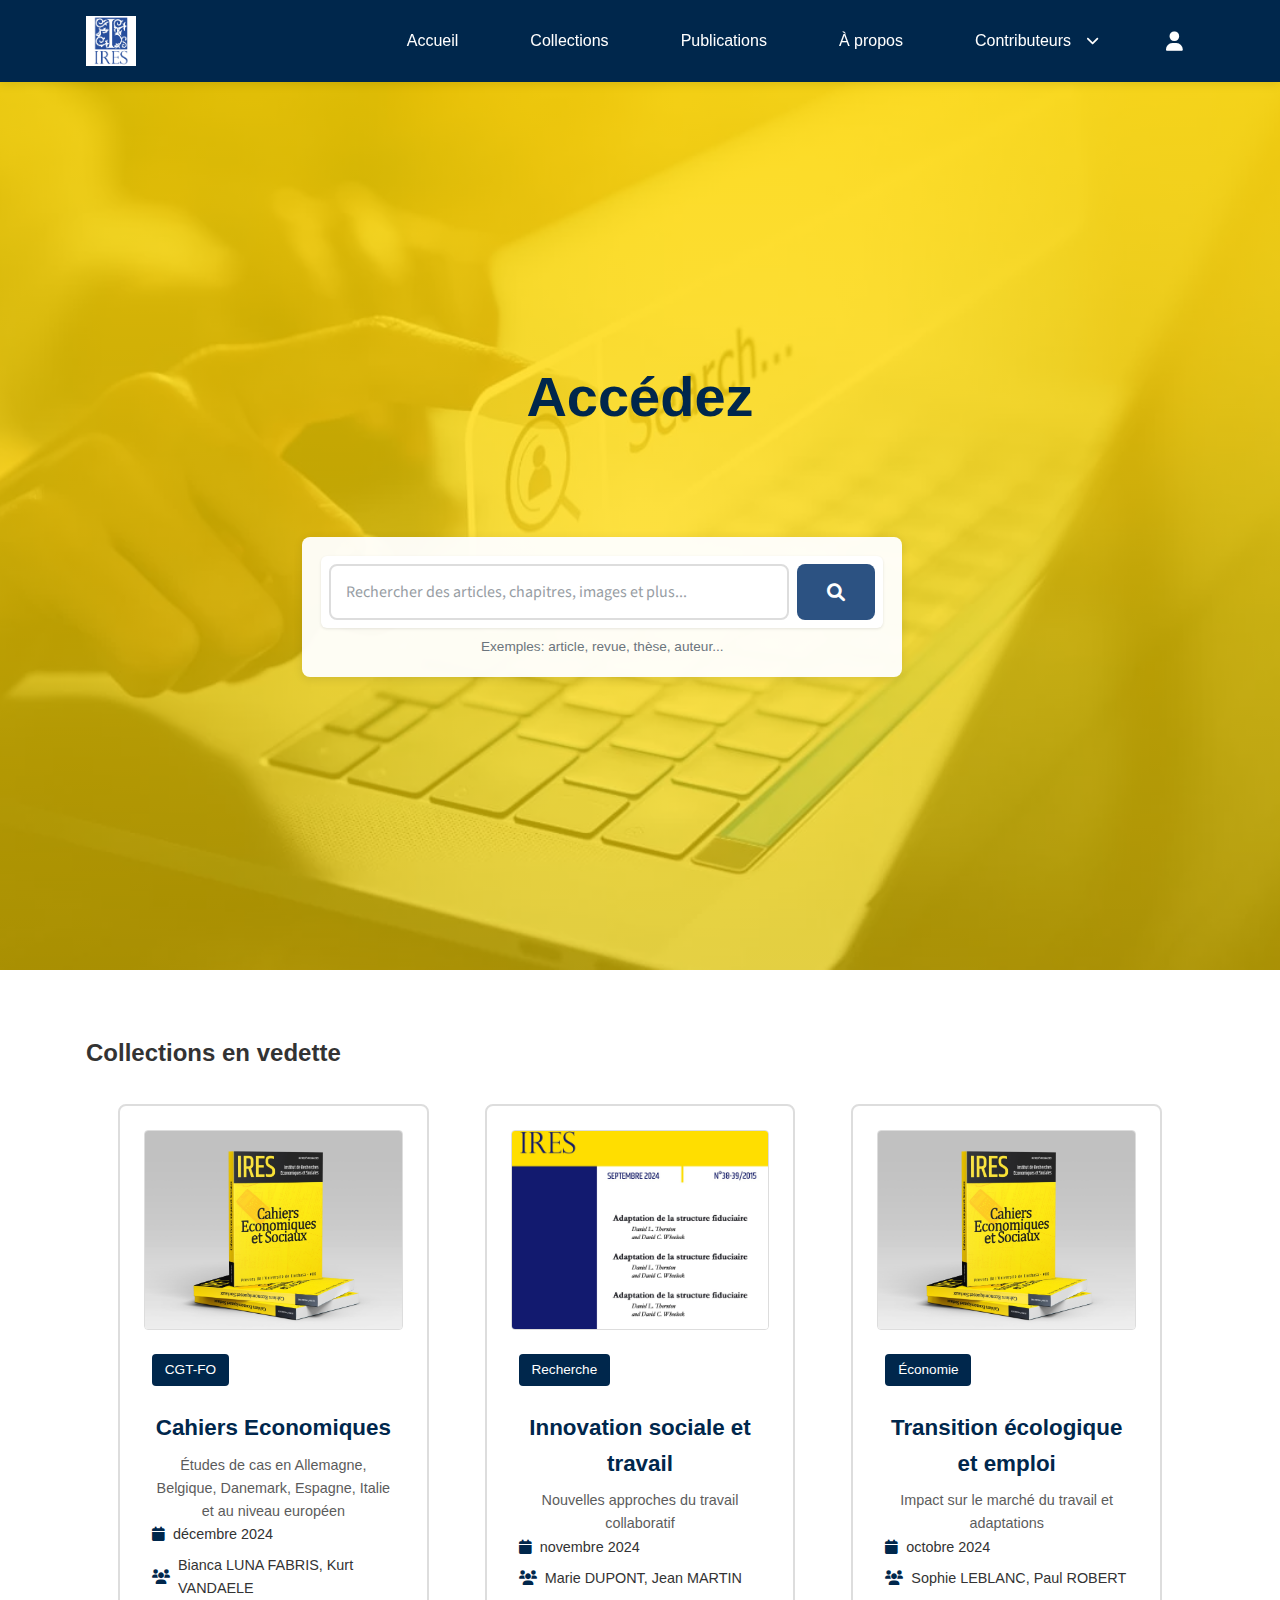
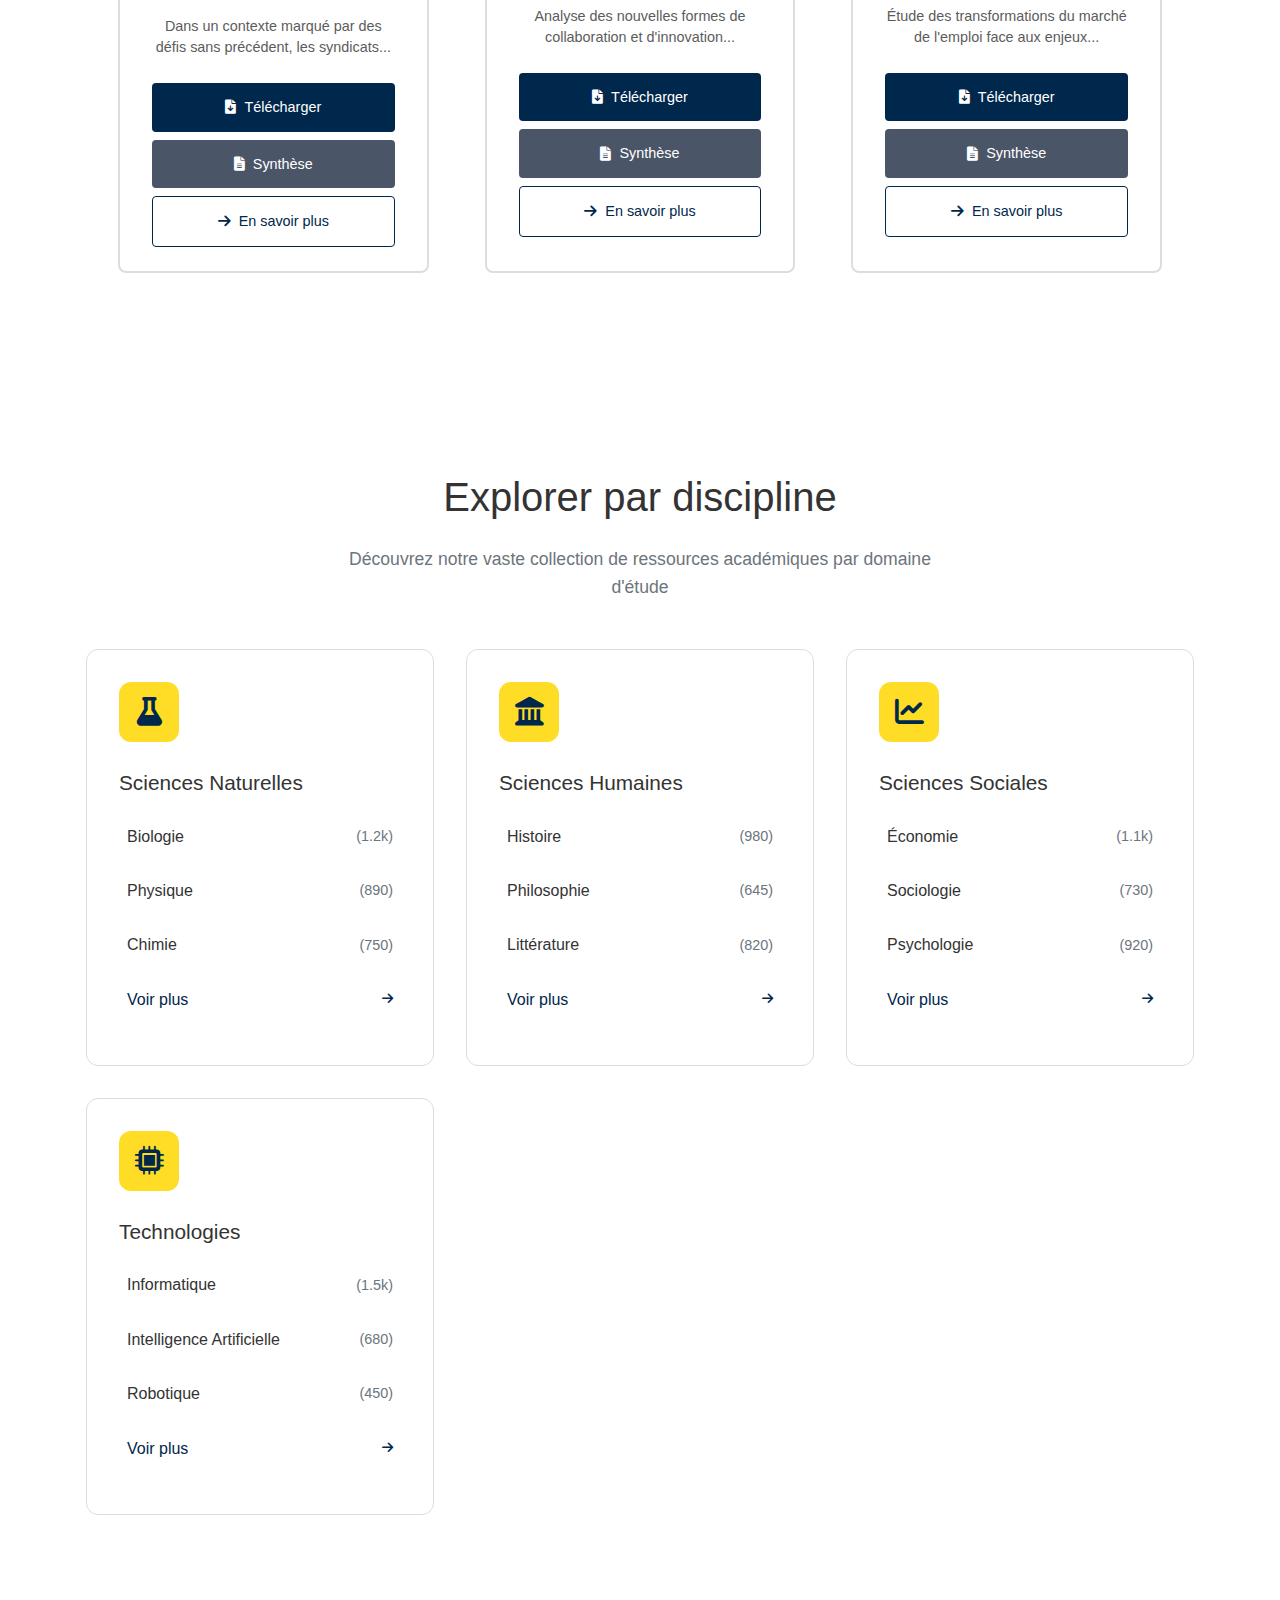
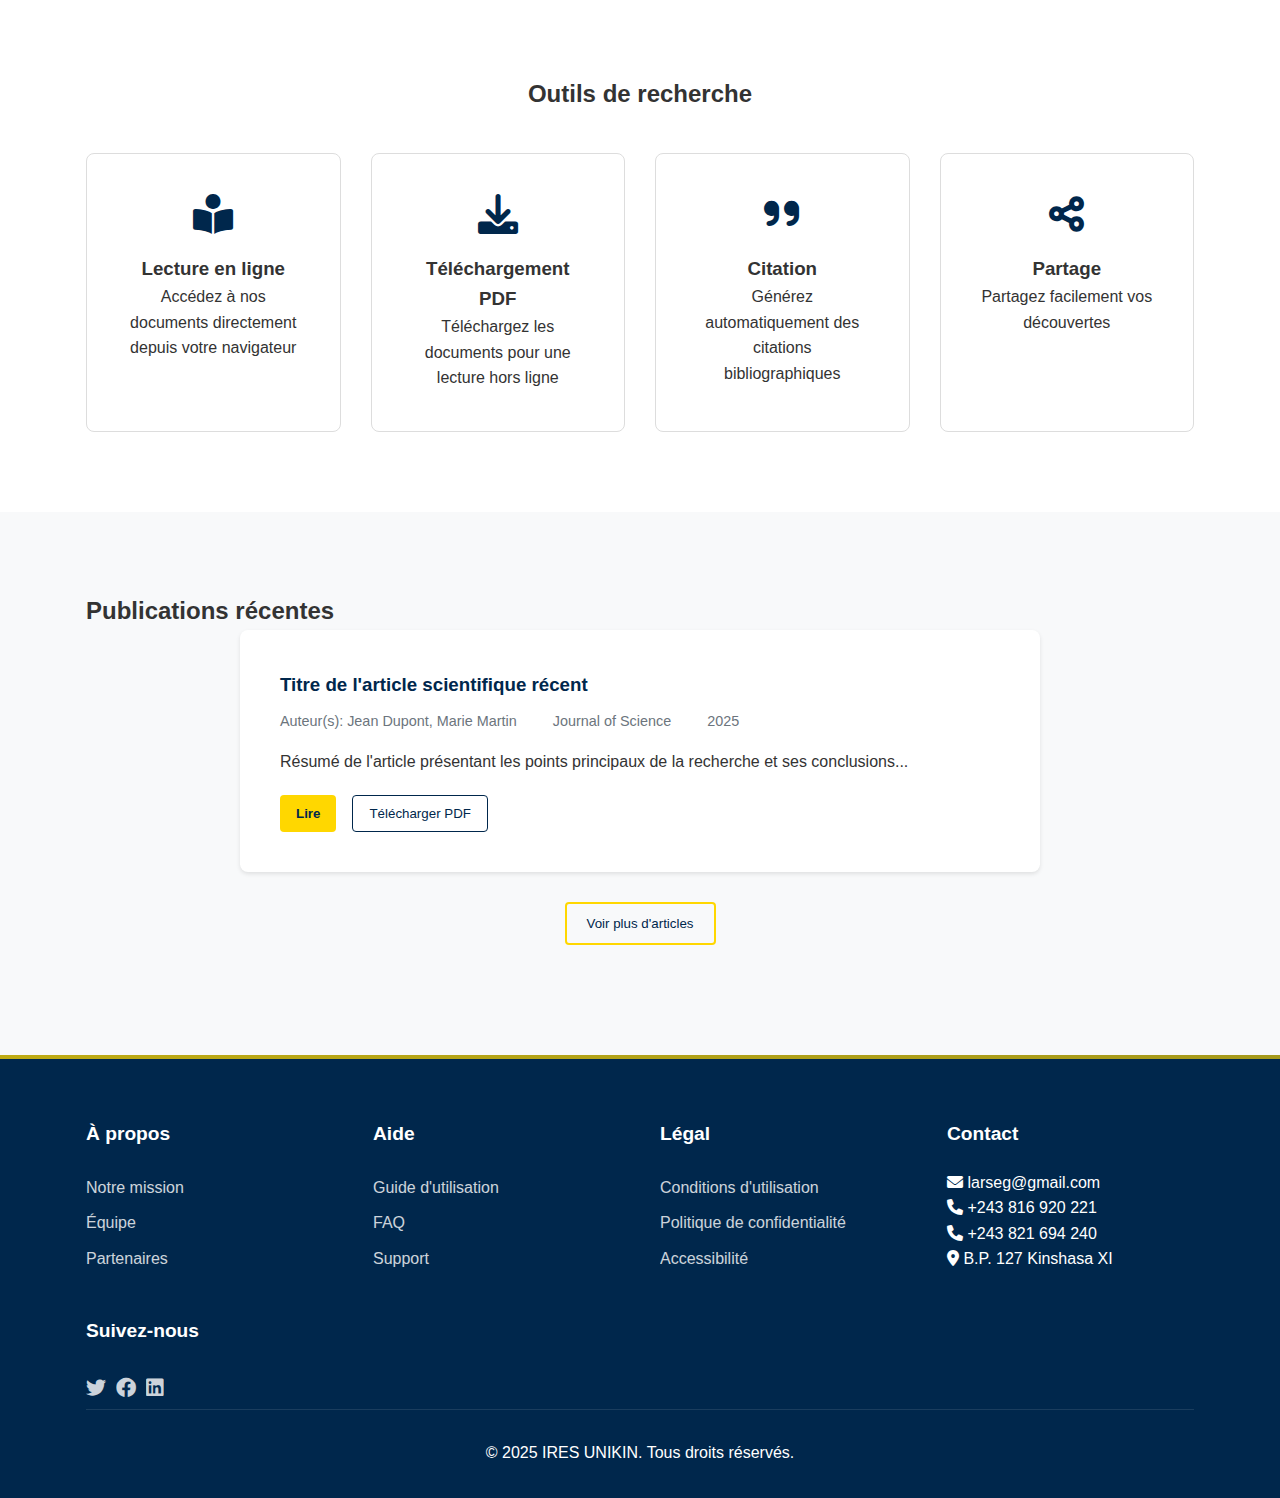
==== commit fa657e50: "hello" ====
--- a/index.html
+++ b/index.html
@@ -84,11 +84,11 @@
                 <div class="featured-grid">
                     <article class="featured-item">
                         <a href="collection.html" class="featured-image">
-                            <img src="images/ires.jpg" alt="Syndicats en Europe">
+                            <img src="images/ires1.jpeg" alt="Syndicats en Europe">
                         </a>
                         <div class="featured-content">
                             <span class="collection-tag">CGT-FO</span>
-                            <h3>Les syndicats en action en Europe</h3>
+                            <h3>Cahiers Economiques</h3>
                             <p class="collection-subtitle">Études de cas en Allemagne, Belgique, Danemark, Espagne, Italie et au niveau européen</p>
                             <div class="collection-meta">
                                 <span class="date"><i class="fas fa-calendar"></i> décembre 2024</span>
@@ -105,7 +105,7 @@
 
                     <article class="featured-item">
                         <a href="collection.html" class="featured-image">
-                            <img src="images/iresa.jpg" alt="Innovation sociale">
+                            <img src="images/ires2.jpeg" alt="Innovation sociale">
                         </a>
                         <div class="featured-content">
                             <span class="collection-tag">Recherche</span>
@@ -126,7 +126,7 @@
 
                     <article class="featured-item">
                         <a href="collection.html" class="featured-image">
-                            <img src="images/ires.jpg" alt="Économie durable">
+                            <img src="images/ires1.jpeg" alt="Économie durable">
                         </a>
                         <div class="featured-content">
                             <span class="collection-tag">Économie</span>
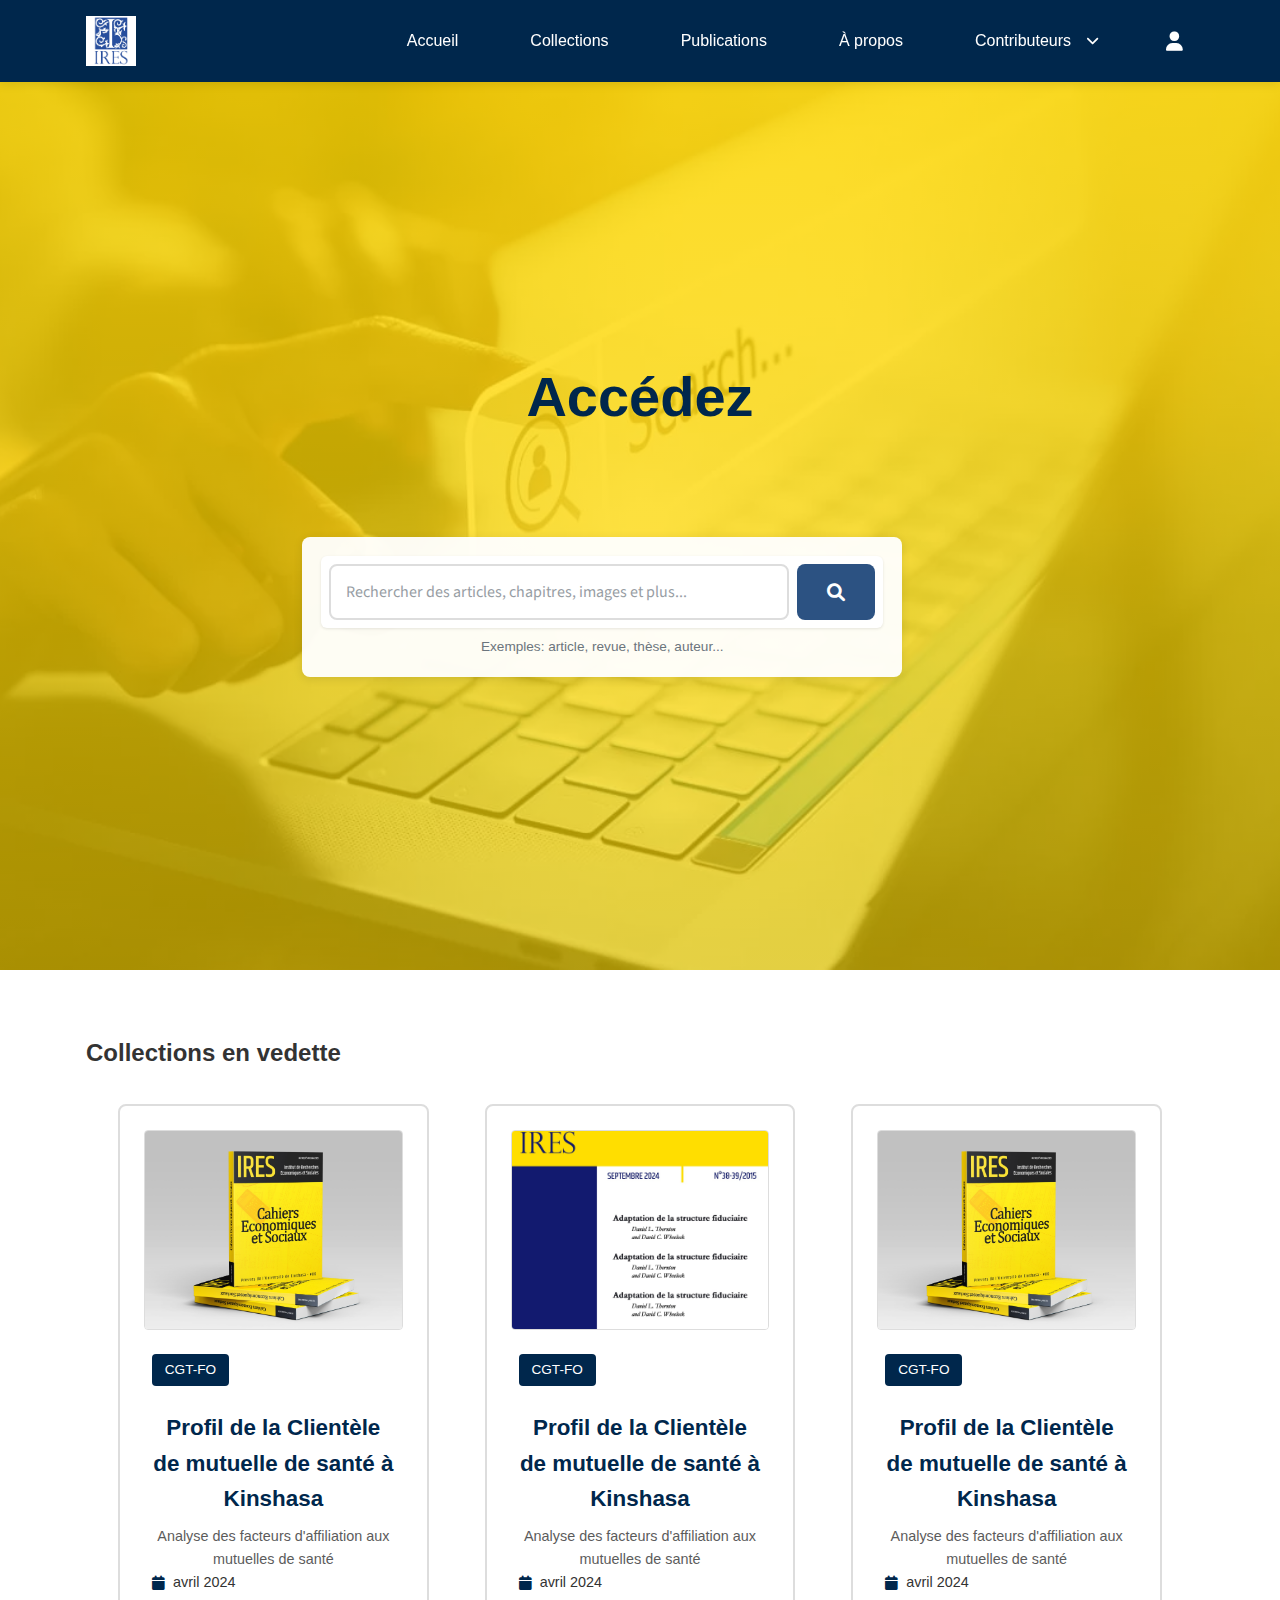
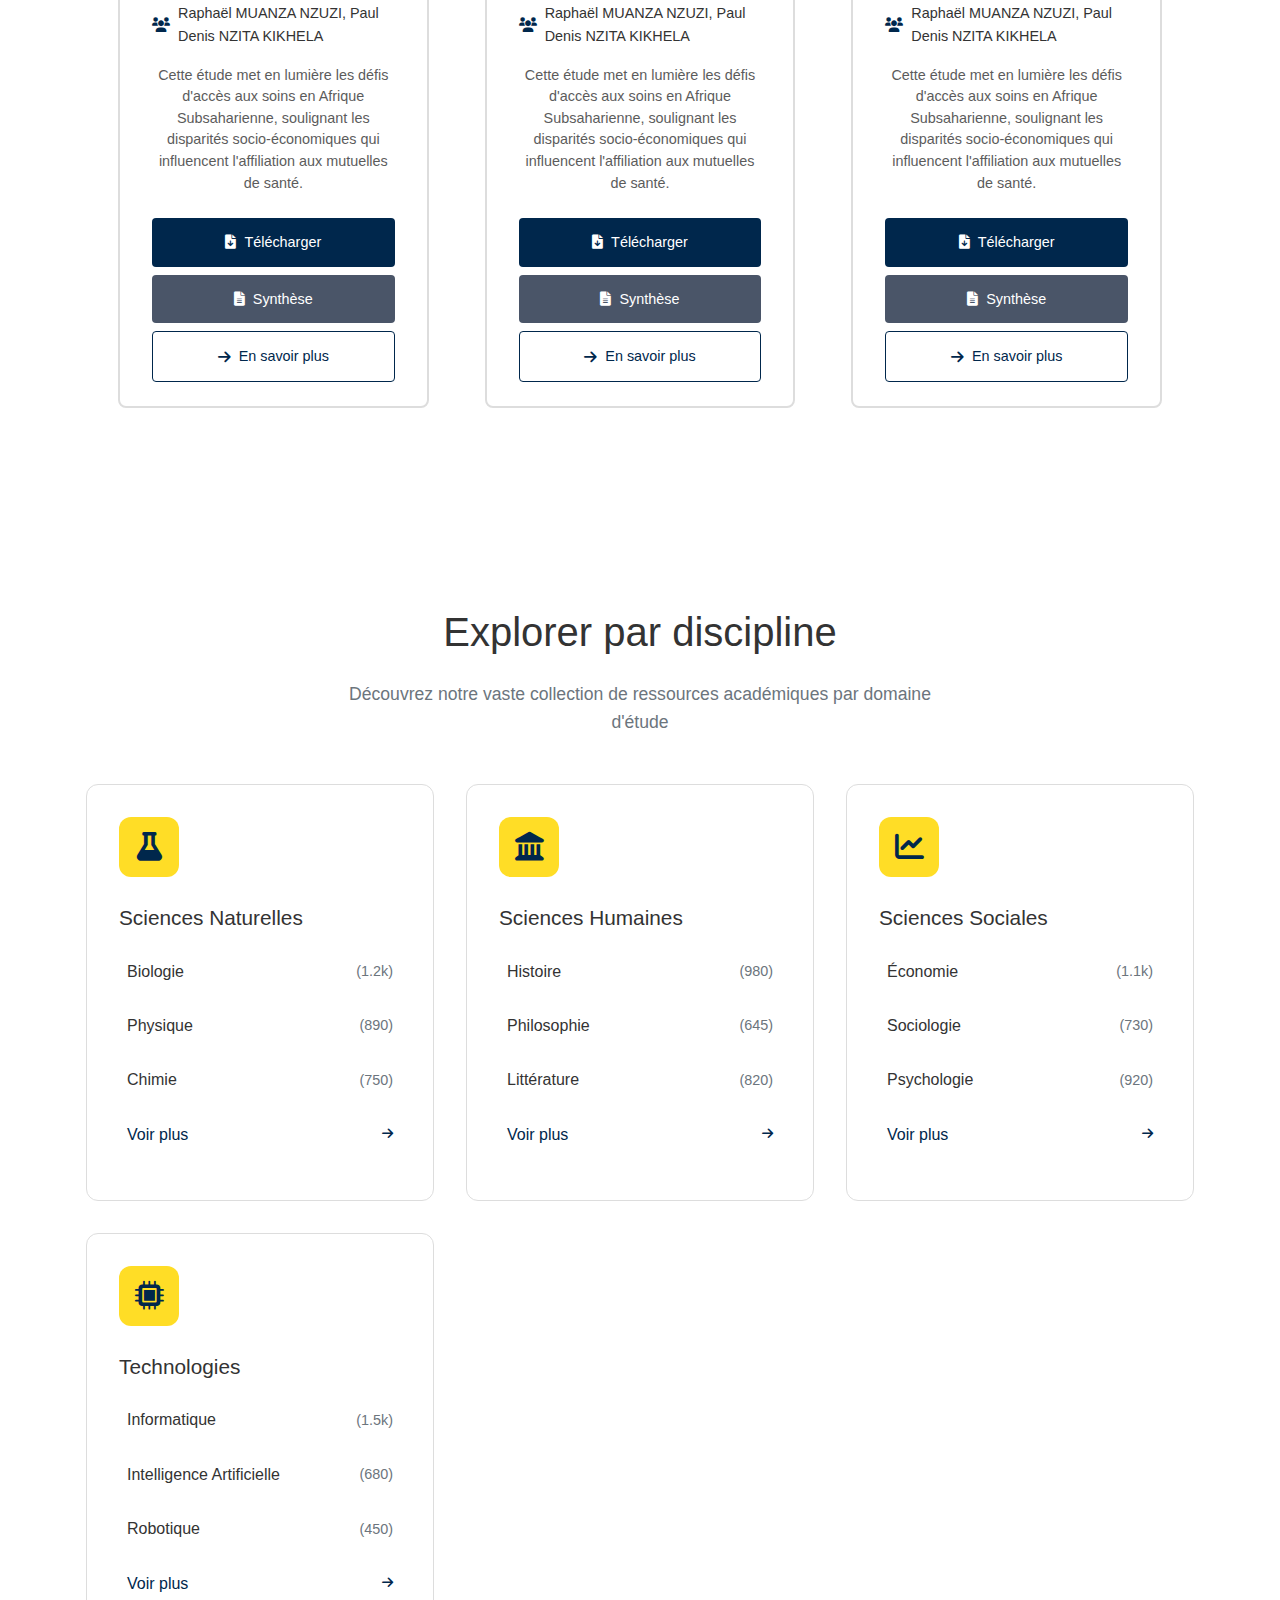
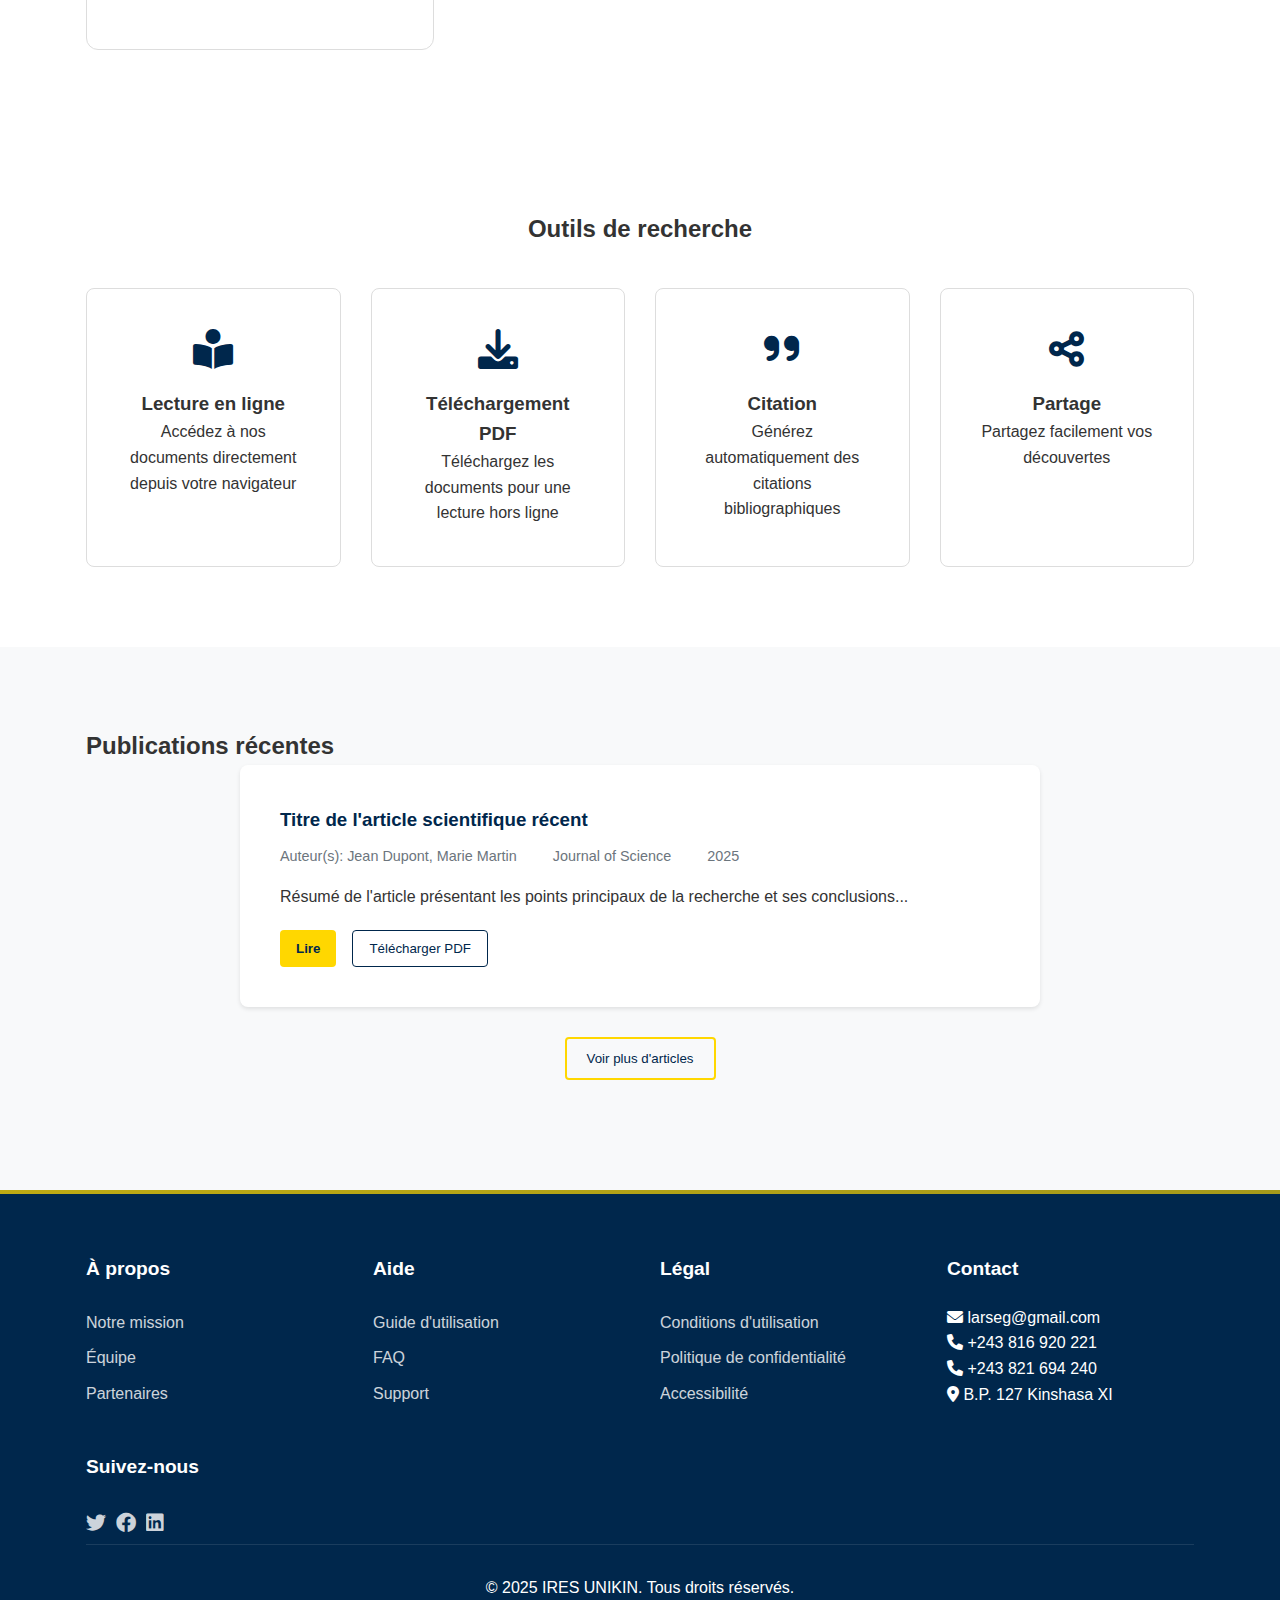
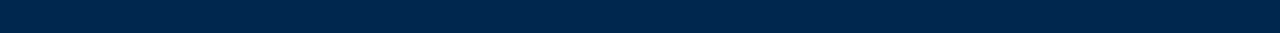
==== commit 1880b8d0: "hellost" ====
--- a/index.html
+++ b/index.html
@@ -46,7 +46,6 @@
                             <li><a href="#logout"><i class="fas fa-sign-out-alt"></i> Déconnexion</a></li>
                         </ul>
                     </li>
-                 
                 </ul>
             </nav>
         </div>
@@ -84,17 +83,17 @@
                 <div class="featured-grid">
                     <article class="featured-item">
                         <a href="collection.html" class="featured-image">
-                            <img src="images/ires1.jpeg" alt="Syndicats en Europe">
+                            <img src="images/ires1.jpeg" alt="Profil de la Clientèle de mutuelle de santé à Kinshasa">
                         </a>
                         <div class="featured-content">
                             <span class="collection-tag">CGT-FO</span>
-                            <h3>Cahiers Economiques</h3>
-                            <p class="collection-subtitle">Études de cas en Allemagne, Belgique, Danemark, Espagne, Italie et au niveau européen</p>
+                            <h3>Profil de la Clientèle de mutuelle de santé à Kinshasa</h3>
+                            <p class="collection-subtitle">Analyse des facteurs d'affiliation aux mutuelles de santé</p>
                             <div class="collection-meta">
-                                <span class="date"><i class="fas fa-calendar"></i> décembre 2024</span>
-                                <span class="authors"><i class="fas fa-users"></i> Bianca LUNA FABRIS, Kurt VANDAELE</span>
-                            </div>
-                            <p class="description">Dans un contexte marqué par des défis sans précédent, les syndicats...</p>
+                                <span class="date"><i class="fas fa-calendar"></i> avril 2024</span>
+                                <span class="authors"><i class="fas fa-users"></i> Raphaël MUANZA NZUZI, Paul Denis NZITA KIKHELA</span>
+                            </div>
+                            <p class="description">Cette étude met en lumière les défis d'accès aux soins en Afrique Subsaharienne, soulignant les disparités socio-économiques qui influencent l'affiliation aux mutuelles de santé.</p>
                             <div class="collection-actions">
                                 <a href="collection.html" class="btn-download"><i class="fas fa-file-download"></i> Télécharger</a>
                                 <a href="collection.html" class="btn-synthesis"><i class="fas fa-file-alt"></i> Synthèse</a>
@@ -102,20 +101,19 @@
                             </div>
                         </div>
                     </article>
-
                     <article class="featured-item">
                         <a href="collection.html" class="featured-image">
                             <img src="images/ires2.jpeg" alt="Innovation sociale">
                         </a>
                         <div class="featured-content">
-                            <span class="collection-tag">Recherche</span>
-                            <h3>Innovation sociale et travail</h3>
-                            <p class="collection-subtitle">Nouvelles approches du travail collaboratif</p>
+                            <span class="collection-tag">CGT-FO</span>
+                            <h3>Profil de la Clientèle de mutuelle de santé à Kinshasa</h3>
+                            <p class="collection-subtitle">Analyse des facteurs d'affiliation aux mutuelles de santé</p>
                             <div class="collection-meta">
-                                <span class="date"><i class="fas fa-calendar"></i> novembre 2024</span>
-                                <span class="authors"><i class="fas fa-users"></i> Marie DUPONT, Jean MARTIN</span>
-                            </div>
-                            <p class="description">Analyse des nouvelles formes de collaboration et d'innovation...</p>
+                                <span class="date"><i class="fas fa-calendar"></i> avril 2024</span>
+                                <span class="authors"><i class="fas fa-users"></i> Raphaël MUANZA NZUZI, Paul Denis NZITA KIKHELA</span>
+                            </div>
+                            <p class="description">Cette étude met en lumière les défis d'accès aux soins en Afrique Subsaharienne, soulignant les disparités socio-économiques qui influencent l'affiliation aux mutuelles de santé.</p>
                             <div class="collection-actions">
                                 <a href="collection.html" class="btn-download"><i class="fas fa-file-download"></i> Télécharger</a>
                                 <a href="collection.html" class="btn-synthesis"><i class="fas fa-file-alt"></i> Synthèse</a>
@@ -123,20 +121,19 @@
                             </div>
                         </div>
                     </article>
-
                     <article class="featured-item">
                         <a href="collection.html" class="featured-image">
                             <img src="images/ires1.jpeg" alt="Économie durable">
                         </a>
                         <div class="featured-content">
-                            <span class="collection-tag">Économie</span>
-                            <h3>Transition écologique et emploi</h3>
-                            <p class="collection-subtitle">Impact sur le marché du travail et adaptations</p>
+                            <span class="collection-tag">CGT-FO</span>
+                            <h3>Profil de la Clientèle de mutuelle de santé à Kinshasa</h3>
+                            <p class="collection-subtitle">Analyse des facteurs d'affiliation aux mutuelles de santé</p>
                             <div class="collection-meta">
-                                <span class="date"><i class="fas fa-calendar"></i> octobre 2024</span>
-                                <span class="authors"><i class="fas fa-users"></i> Sophie LEBLANC, Paul ROBERT</span>
-                            </div>
-                            <p class="description">Étude des transformations du marché de l'emploi face aux enjeux...</p>
+                                <span class="date"><i class="fas fa-calendar"></i> avril 2024</span>
+                                <span class="authors"><i class="fas fa-users"></i> Raphaël MUANZA NZUZI, Paul Denis NZITA KIKHELA</span>
+                            </div>
+                            <p class="description">Cette étude met en lumière les défis d'accès aux soins en Afrique Subsaharienne, soulignant les disparités socio-économiques qui influencent l'affiliation aux mutuelles de santé.</p>
                             <div class="collection-actions">
                                 <a href="collection.html" class="btn-download"><i class="fas fa-file-download"></i> Télécharger</a>
                                 <a href="collection.html" class="btn-synthesis"><i class="fas fa-file-alt"></i> Synthèse</a>
